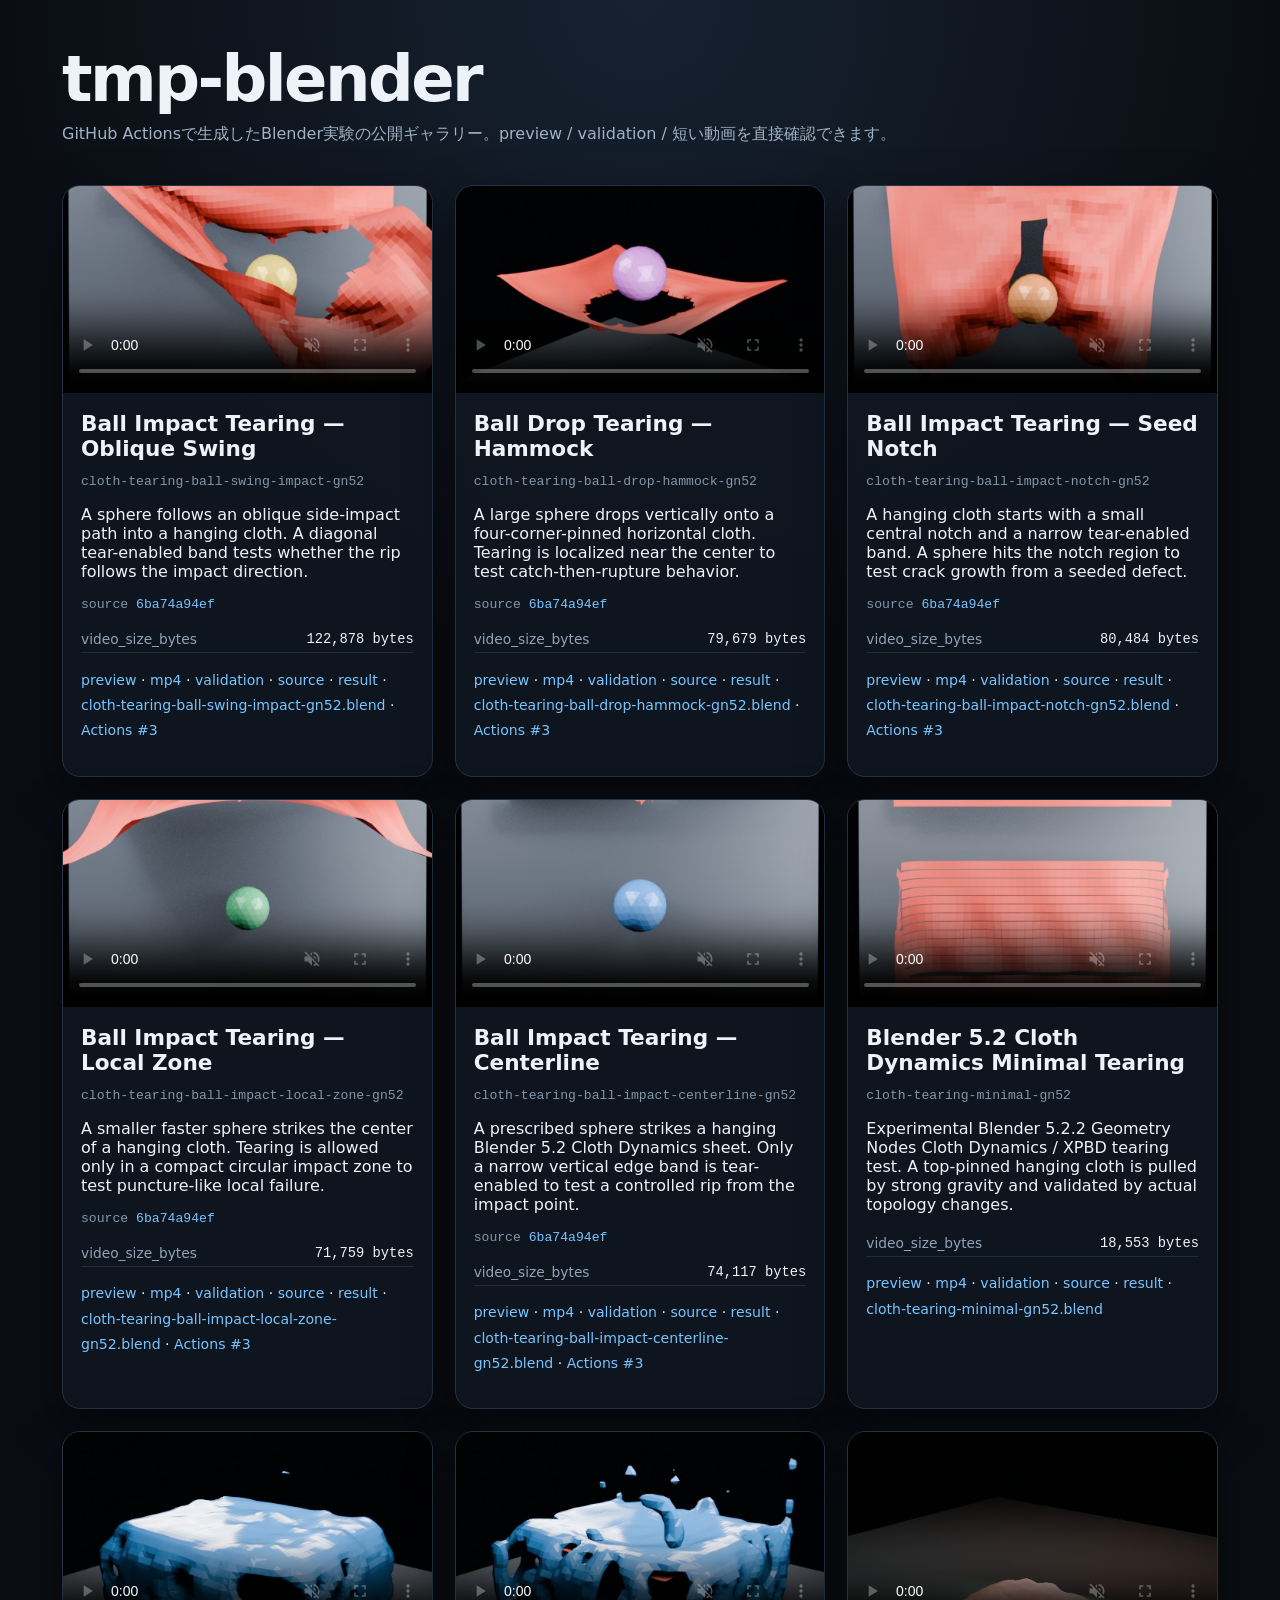
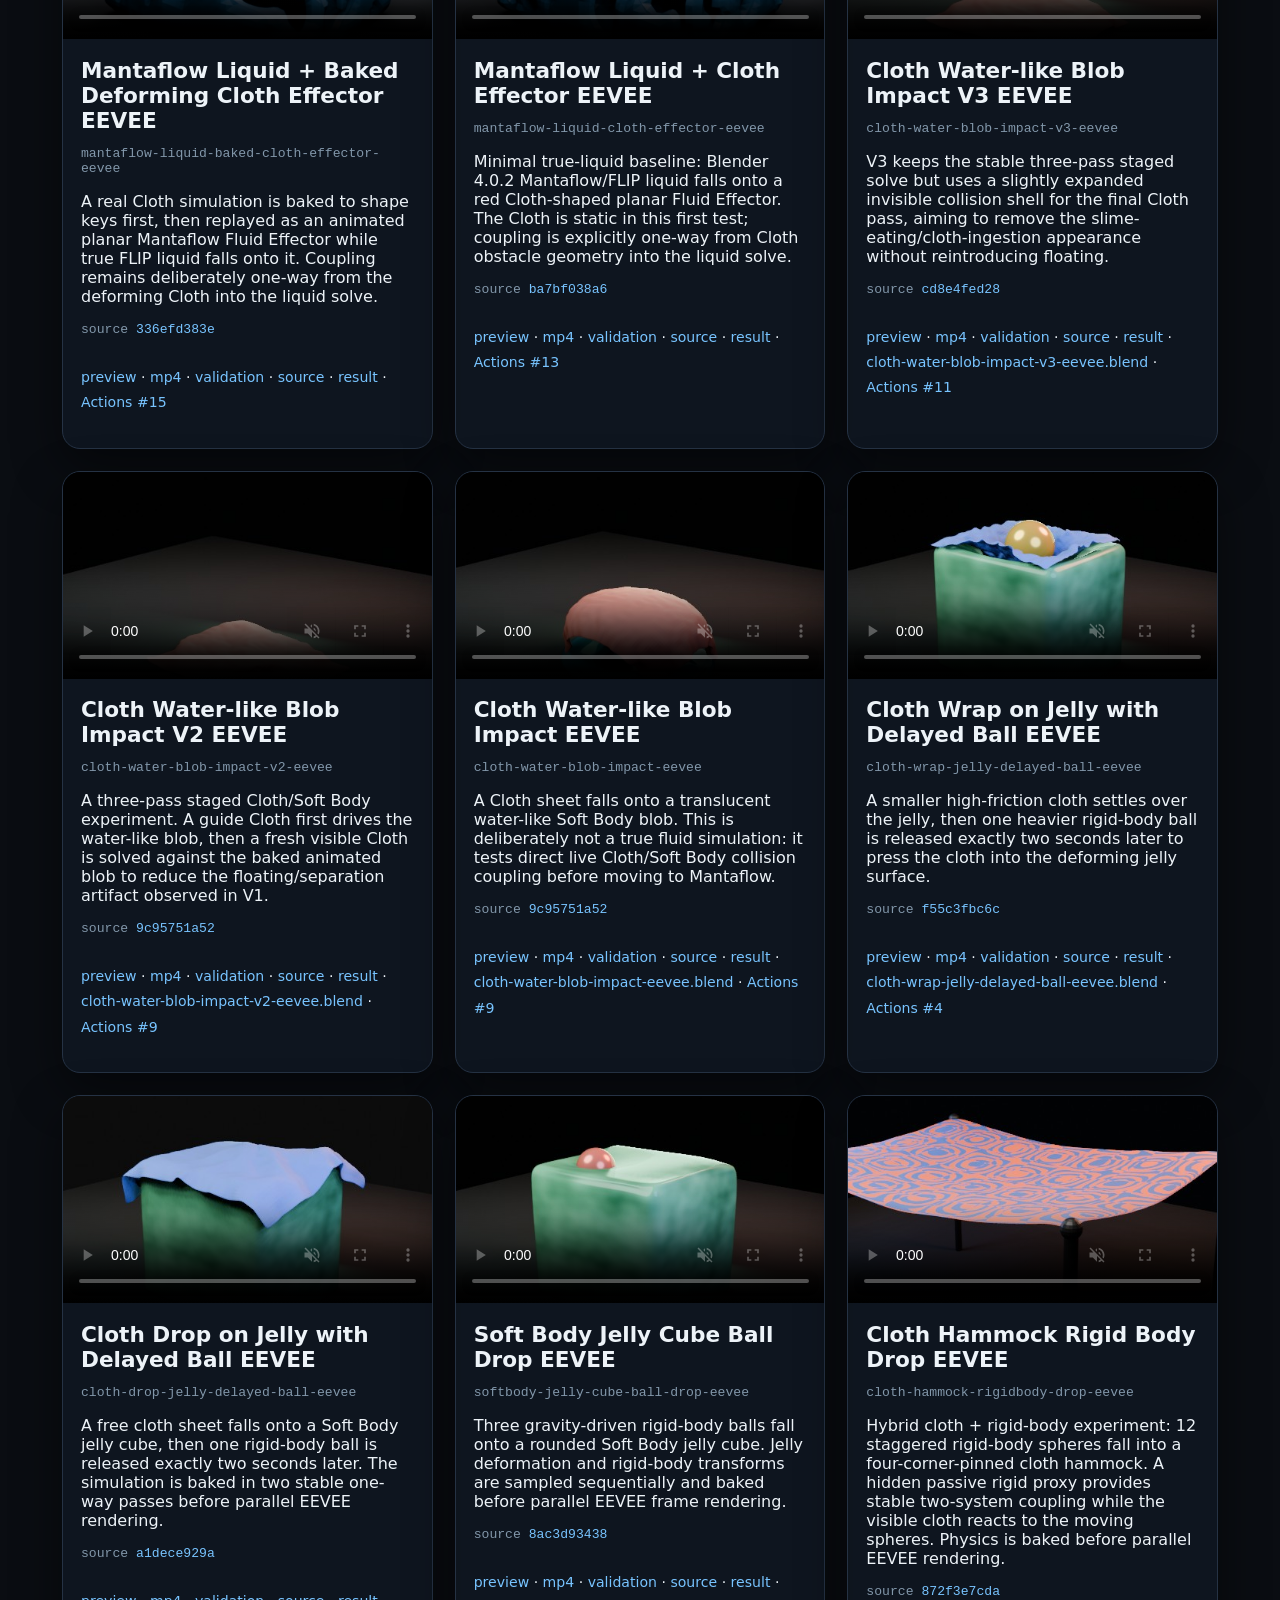
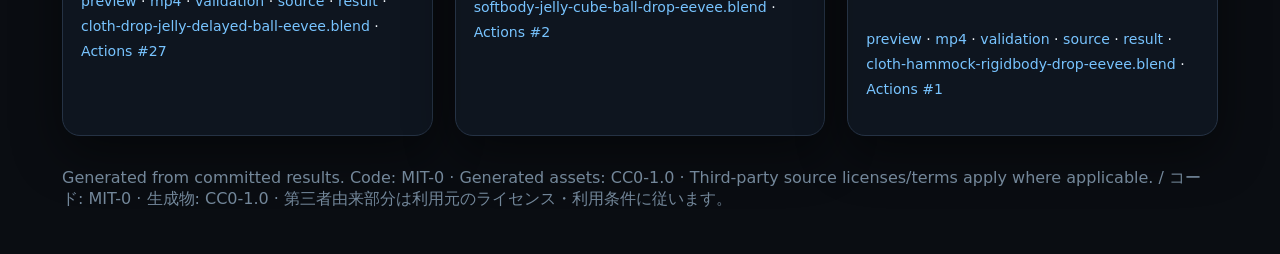
==== index.html @ 67aa4919 "chore: publish Pages gallery [skip ci]" ====
<!-- SPDX-License-Identifier: MIT-0 -->
<!doctype html>
<html lang="ja">
<head>
<meta charset="utf-8">
<meta name="viewport" content="width=device-width,initial-scale=1">
<meta name="color-scheme" content="dark">
<meta name="gallery-revision" content="2026-09-28-first-publish-order">
<title>tmp-blender gallery</title>
<style>
:root { font-family: ui-sans-serif, system-ui, -apple-system, BlinkMacSystemFont, "Segoe UI", sans-serif; color:#edf3f8; background:#0a0d12; }
* { box-sizing:border-box; }
body { margin:0; background:radial-gradient(circle at top,#162231 0,#0a0d12 42rem); }
header { max-width:1200px; margin:auto; padding:42px 22px 18px; }
h1 { margin:0 0 8px; font-size:clamp(2rem,5vw,4rem); letter-spacing:-.04em; }
header p { margin:0; color:#9fb2c5; }
main { max-width:1200px; margin:auto; padding:22px; display:grid; grid-template-columns:repeat(auto-fit,minmax(300px,1fr)); gap:22px; }
.card { overflow:hidden; border:1px solid #253244; border-radius:18px; background:#101722d9; box-shadow:0 18px 50px #0007; }
.visual { aspect-ratio:16/9; background:#000; display:flex; align-items:center; justify-content:center; }
.visual img,.visual video { width:100%; height:100%; object-fit:cover; display:block; }
.body { padding:18px; }
h2 { margin:0; font-size:1.35rem; }
.id,.source { color:#8297aa; font-family:ui-monospace,SFMono-Regular,Menlo,monospace; font-size:.82rem; }
table { width:100%; border-collapse:collapse; margin:14px 0; font-size:.86rem; }
th,td { padding:5px 0; border-bottom:1px solid #202d3d; text-align:left; }
th { color:#8fa4b8; font-weight:500; }
td { text-align:right; font-family:ui-monospace,SFMono-Regular,Menlo,monospace; }
a { color:#78c4ff; text-decoration:none; }
a:hover { text-decoration:underline; }
.links { font-size:.88rem; line-height:1.8; }
footer { max-width:1200px; margin:auto; padding:10px 22px 44px; color:#73879a; }
</style>
</head>
<body>
<header>
  <h1>tmp-blender</h1>
  <p>GitHub Actionsで生成したBlender実験の公開ギャラリー。preview / validation / 短い動画を直接確認できます。</p>
</header>
<main>

        <article class="card">
          <div class="visual"><video controls muted playsinline preload="metadata" poster="results/cloth-tearing-ball-swing-impact-gn52/preview.jpg"><source src="results/cloth-tearing-ball-swing-impact-gn52/media.mp4" type="video/mp4"></video></div>
          <div class="body">
            <h2>Ball Impact Tearing — Oblique Swing</h2>
            <p class="id">cloth-tearing-ball-swing-impact-gn52</p>
            <p>A sphere follows an oblique side-impact path into a hanging cloth. A diagonal tear-enabled band tests whether the rip follows the impact direction.</p>
            <p class="source">source <a href="https://github.com/2rwa/tmp-blender-rigid-cloth/commit/6ba74a94efe805991750ee7469091da31817a27d">6ba74a94ef</a></p>
            <table><tr><th>video_size_bytes</th><td>122,878 bytes</td></tr></table>
            <p class="links"><a href="results/cloth-tearing-ball-swing-impact-gn52/preview.jpg">preview</a> · <a href="results/cloth-tearing-ball-swing-impact-gn52/media.mp4">mp4</a> · <a href="results/cloth-tearing-ball-swing-impact-gn52/validation.json">validation</a> · <a href="https://github.com/2rwa/tmp-blender-rigid-cloth/tree/main/experiments52/cloth-tearing-ball-swing-impact-gn52">source</a> · <a href="https://github.com/2rwa/tmp-blender-rigid-cloth/tree/main/results/cloth-tearing-ball-swing-impact-gn52">result</a> · <a href="https://github.com/2rwa/tmp-blender-rigid-cloth/blob/main/results/cloth-tearing-ball-swing-impact-gn52/cloth-tearing-ball-swing-impact-gn52.blend">cloth-tearing-ball-swing-impact-gn52.blend</a> · <a href="https://github.com/2rwa/tmp-blender-rigid-cloth/actions/runs/36411733508">Actions #3</a></p>
          </div>
        </article>
        
        <article class="card">
          <div class="visual"><video controls muted playsinline preload="metadata" poster="results/cloth-tearing-ball-drop-hammock-gn52/preview.jpg"><source src="results/cloth-tearing-ball-drop-hammock-gn52/media.mp4" type="video/mp4"></video></div>
          <div class="body">
            <h2>Ball Drop Tearing — Hammock</h2>
            <p class="id">cloth-tearing-ball-drop-hammock-gn52</p>
            <p>A large sphere drops vertically onto a four-corner-pinned horizontal cloth. Tearing is localized near the center to test catch-then-rupture behavior.</p>
            <p class="source">source <a href="https://github.com/2rwa/tmp-blender-rigid-cloth/commit/6ba74a94efe805991750ee7469091da31817a27d">6ba74a94ef</a></p>
            <table><tr><th>video_size_bytes</th><td>79,679 bytes</td></tr></table>
            <p class="links"><a href="results/cloth-tearing-ball-drop-hammock-gn52/preview.jpg">preview</a> · <a href="results/cloth-tearing-ball-drop-hammock-gn52/media.mp4">mp4</a> · <a href="results/cloth-tearing-ball-drop-hammock-gn52/validation.json">validation</a> · <a href="https://github.com/2rwa/tmp-blender-rigid-cloth/tree/main/experiments52/cloth-tearing-ball-drop-hammock-gn52">source</a> · <a href="https://github.com/2rwa/tmp-blender-rigid-cloth/tree/main/results/cloth-tearing-ball-drop-hammock-gn52">result</a> · <a href="https://github.com/2rwa/tmp-blender-rigid-cloth/blob/main/results/cloth-tearing-ball-drop-hammock-gn52/cloth-tearing-ball-drop-hammock-gn52.blend">cloth-tearing-ball-drop-hammock-gn52.blend</a> · <a href="https://github.com/2rwa/tmp-blender-rigid-cloth/actions/runs/36411733508">Actions #3</a></p>
          </div>
        </article>
        
        <article class="card">
          <div class="visual"><video controls muted playsinline preload="metadata" poster="results/cloth-tearing-ball-impact-notch-gn52/preview.jpg"><source src="results/cloth-tearing-ball-impact-notch-gn52/media.mp4" type="video/mp4"></video></div>
          <div class="body">
            <h2>Ball Impact Tearing — Seed Notch</h2>
            <p class="id">cloth-tearing-ball-impact-notch-gn52</p>
            <p>A hanging cloth starts with a small central notch and a narrow tear-enabled band. A sphere hits the notch region to test crack growth from a seeded defect.</p>
            <p class="source">source <a href="https://github.com/2rwa/tmp-blender-rigid-cloth/commit/6ba74a94efe805991750ee7469091da31817a27d">6ba74a94ef</a></p>
            <table><tr><th>video_size_bytes</th><td>80,484 bytes</td></tr></table>
            <p class="links"><a href="results/cloth-tearing-ball-impact-notch-gn52/preview.jpg">preview</a> · <a href="results/cloth-tearing-ball-impact-notch-gn52/media.mp4">mp4</a> · <a href="results/cloth-tearing-ball-impact-notch-gn52/validation.json">validation</a> · <a href="https://github.com/2rwa/tmp-blender-rigid-cloth/tree/main/experiments52/cloth-tearing-ball-impact-notch-gn52">source</a> · <a href="https://github.com/2rwa/tmp-blender-rigid-cloth/tree/main/results/cloth-tearing-ball-impact-notch-gn52">result</a> · <a href="https://github.com/2rwa/tmp-blender-rigid-cloth/blob/main/results/cloth-tearing-ball-impact-notch-gn52/cloth-tearing-ball-impact-notch-gn52.blend">cloth-tearing-ball-impact-notch-gn52.blend</a> · <a href="https://github.com/2rwa/tmp-blender-rigid-cloth/actions/runs/36411733508">Actions #3</a></p>
          </div>
        </article>
        
        <article class="card">
          <div class="visual"><video controls muted playsinline preload="metadata" poster="results/cloth-tearing-ball-impact-local-zone-gn52/preview.jpg"><source src="results/cloth-tearing-ball-impact-local-zone-gn52/media.mp4" type="video/mp4"></video></div>
          <div class="body">
            <h2>Ball Impact Tearing — Local Zone</h2>
            <p class="id">cloth-tearing-ball-impact-local-zone-gn52</p>
            <p>A smaller faster sphere strikes the center of a hanging cloth. Tearing is allowed only in a compact circular impact zone to test puncture-like local failure.</p>
            <p class="source">source <a href="https://github.com/2rwa/tmp-blender-rigid-cloth/commit/6ba74a94efe805991750ee7469091da31817a27d">6ba74a94ef</a></p>
            <table><tr><th>video_size_bytes</th><td>71,759 bytes</td></tr></table>
            <p class="links"><a href="results/cloth-tearing-ball-impact-local-zone-gn52/preview.jpg">preview</a> · <a href="results/cloth-tearing-ball-impact-local-zone-gn52/media.mp4">mp4</a> · <a href="results/cloth-tearing-ball-impact-local-zone-gn52/validation.json">validation</a> · <a href="https://github.com/2rwa/tmp-blender-rigid-cloth/tree/main/experiments52/cloth-tearing-ball-impact-local-zone-gn52">source</a> · <a href="https://github.com/2rwa/tmp-blender-rigid-cloth/tree/main/results/cloth-tearing-ball-impact-local-zone-gn52">result</a> · <a href="https://github.com/2rwa/tmp-blender-rigid-cloth/blob/main/results/cloth-tearing-ball-impact-local-zone-gn52/cloth-tearing-ball-impact-local-zone-gn52.blend">cloth-tearing-ball-impact-local-zone-gn52.blend</a> · <a href="https://github.com/2rwa/tmp-blender-rigid-cloth/actions/runs/36411733508">Actions #3</a></p>
          </div>
        </article>
        
        <article class="card">
          <div class="visual"><video controls muted playsinline preload="metadata" poster="results/cloth-tearing-ball-impact-centerline-gn52/preview.jpg"><source src="results/cloth-tearing-ball-impact-centerline-gn52/media.mp4" type="video/mp4"></video></div>
          <div class="body">
            <h2>Ball Impact Tearing — Centerline</h2>
            <p class="id">cloth-tearing-ball-impact-centerline-gn52</p>
            <p>A prescribed sphere strikes a hanging Blender 5.2 Cloth Dynamics sheet. Only a narrow vertical edge band is tear-enabled to test a controlled rip from the impact point.</p>
            <p class="source">source <a href="https://github.com/2rwa/tmp-blender-rigid-cloth/commit/6ba74a94efe805991750ee7469091da31817a27d">6ba74a94ef</a></p>
            <table><tr><th>video_size_bytes</th><td>74,117 bytes</td></tr></table>
            <p class="links"><a href="results/cloth-tearing-ball-impact-centerline-gn52/preview.jpg">preview</a> · <a href="results/cloth-tearing-ball-impact-centerline-gn52/media.mp4">mp4</a> · <a href="results/cloth-tearing-ball-impact-centerline-gn52/validation.json">validation</a> · <a href="https://github.com/2rwa/tmp-blender-rigid-cloth/tree/main/experiments52/cloth-tearing-ball-impact-centerline-gn52">source</a> · <a href="https://github.com/2rwa/tmp-blender-rigid-cloth/tree/main/results/cloth-tearing-ball-impact-centerline-gn52">result</a> · <a href="https://github.com/2rwa/tmp-blender-rigid-cloth/blob/main/results/cloth-tearing-ball-impact-centerline-gn52/cloth-tearing-ball-impact-centerline-gn52.blend">cloth-tearing-ball-impact-centerline-gn52.blend</a> · <a href="https://github.com/2rwa/tmp-blender-rigid-cloth/actions/runs/36411733508">Actions #3</a></p>
          </div>
        </article>
        
        <article class="card">
          <div class="visual"><video controls muted playsinline preload="metadata" poster="results/cloth-tearing-minimal-gn52/preview.jpg"><source src="results/cloth-tearing-minimal-gn52/media.mp4" type="video/mp4"></video></div>
          <div class="body">
            <h2>Blender 5.2 Cloth Dynamics Minimal Tearing</h2>
            <p class="id">cloth-tearing-minimal-gn52</p>
            <p>Experimental Blender 5.2.2 Geometry Nodes Cloth Dynamics / XPBD tearing test. A top-pinned hanging cloth is pulled by strong gravity and validated by actual topology changes.</p>
            
            <table><tr><th>video_size_bytes</th><td>18,553 bytes</td></tr></table>
            <p class="links"><a href="results/cloth-tearing-minimal-gn52/preview.jpg">preview</a> · <a href="results/cloth-tearing-minimal-gn52/media.mp4">mp4</a> · <a href="results/cloth-tearing-minimal-gn52/validation.json">validation</a> · <a href="https://github.com/2rwa/tmp-blender-rigid-cloth/tree/main/experiments52/cloth-tearing-minimal-gn52">source</a> · <a href="https://github.com/2rwa/tmp-blender-rigid-cloth/tree/main/results/cloth-tearing-minimal-gn52">result</a> · <a href="https://github.com/2rwa/tmp-blender-rigid-cloth/blob/main/results/cloth-tearing-minimal-gn52/cloth-tearing-minimal-gn52.blend">cloth-tearing-minimal-gn52.blend</a></p>
          </div>
        </article>
        
        <article class="card">
          <div class="visual"><video controls muted playsinline preload="metadata" poster="results/mantaflow-liquid-baked-cloth-effector-eevee/preview.jpg"><source src="results/mantaflow-liquid-baked-cloth-effector-eevee/media.mp4" type="video/mp4"></video></div>
          <div class="body">
            <h2>Mantaflow Liquid + Baked Deforming Cloth Effector EEVEE</h2>
            <p class="id">mantaflow-liquid-baked-cloth-effector-eevee</p>
            <p>A real Cloth simulation is baked to shape keys first, then replayed as an animated planar Mantaflow Fluid Effector while true FLIP liquid falls onto it. Coupling remains deliberately one-way from the deforming Cloth into the liquid solve.</p>
            <p class="source">source <a href="https://github.com/2rwa/tmp-blender-rigid-cloth/commit/336efd383e3906fd518f99450a900fd9f1671fd1">336efd383e</a></p>
            <table></table>
            <p class="links"><a href="results/mantaflow-liquid-baked-cloth-effector-eevee/preview.jpg">preview</a> · <a href="results/mantaflow-liquid-baked-cloth-effector-eevee/media.mp4">mp4</a> · <a href="results/mantaflow-liquid-baked-cloth-effector-eevee/validation.json">validation</a> · <a href="https://github.com/2rwa/tmp-blender-rigid-cloth/tree/main/experiments/mantaflow-liquid-baked-cloth-effector-eevee">source</a> · <a href="https://github.com/2rwa/tmp-blender-rigid-cloth/tree/main/results/mantaflow-liquid-baked-cloth-effector-eevee">result</a> · <a href="https://github.com/2rwa/tmp-blender-rigid-cloth/actions/runs/36323492407">Actions #15</a></p>
          </div>
        </article>
        
        <article class="card">
          <div class="visual"><video controls muted playsinline preload="metadata" poster="results/mantaflow-liquid-cloth-effector-eevee/preview.jpg"><source src="results/mantaflow-liquid-cloth-effector-eevee/media.mp4" type="video/mp4"></video></div>
          <div class="body">
            <h2>Mantaflow Liquid + Cloth Effector EEVEE</h2>
            <p class="id">mantaflow-liquid-cloth-effector-eevee</p>
            <p>Minimal true-liquid baseline: Blender 4.0.2 Mantaflow/FLIP liquid falls onto a red Cloth-shaped planar Fluid Effector. The Cloth is static in this first test; coupling is explicitly one-way from Cloth obstacle geometry into the liquid solve.</p>
            <p class="source">source <a href="https://github.com/2rwa/tmp-blender-rigid-cloth/commit/ba7bf038a693c93817943455aa72f33a0224c328">ba7bf038a6</a></p>
            <table></table>
            <p class="links"><a href="results/mantaflow-liquid-cloth-effector-eevee/preview.jpg">preview</a> · <a href="results/mantaflow-liquid-cloth-effector-eevee/media.mp4">mp4</a> · <a href="results/mantaflow-liquid-cloth-effector-eevee/validation.json">validation</a> · <a href="https://github.com/2rwa/tmp-blender-rigid-cloth/tree/main/experiments/mantaflow-liquid-cloth-effector-eevee">source</a> · <a href="https://github.com/2rwa/tmp-blender-rigid-cloth/tree/main/results/mantaflow-liquid-cloth-effector-eevee">result</a> · <a href="https://github.com/2rwa/tmp-blender-rigid-cloth/actions/runs/36322540415">Actions #13</a></p>
          </div>
        </article>
        
        <article class="card">
          <div class="visual"><video controls muted playsinline preload="metadata" poster="results/cloth-water-blob-impact-v3-eevee/preview.jpg"><source src="results/cloth-water-blob-impact-v3-eevee/media.mp4" type="video/mp4"></video></div>
          <div class="body">
            <h2>Cloth Water-like Blob Impact V3 EEVEE</h2>
            <p class="id">cloth-water-blob-impact-v3-eevee</p>
            <p>V3 keeps the stable three-pass staged solve but uses a slightly expanded invisible collision shell for the final Cloth pass, aiming to remove the slime-eating/cloth-ingestion appearance without reintroducing floating.</p>
            <p class="source">source <a href="https://github.com/2rwa/tmp-blender-rigid-cloth/commit/cd8e4fed283588aabf346283026d94c85a56c341">cd8e4fed28</a></p>
            <table></table>
            <p class="links"><a href="results/cloth-water-blob-impact-v3-eevee/preview.jpg">preview</a> · <a href="results/cloth-water-blob-impact-v3-eevee/media.mp4">mp4</a> · <a href="results/cloth-water-blob-impact-v3-eevee/validation.json">validation</a> · <a href="https://github.com/2rwa/tmp-blender-rigid-cloth/tree/main/experiments/cloth-water-blob-impact-v3-eevee">source</a> · <a href="https://github.com/2rwa/tmp-blender-rigid-cloth/tree/main/results/cloth-water-blob-impact-v3-eevee">result</a> · <a href="https://github.com/2rwa/tmp-blender-rigid-cloth/blob/main/results/cloth-water-blob-impact-v3-eevee/cloth-water-blob-impact-v3-eevee.blend">cloth-water-blob-impact-v3-eevee.blend</a> · <a href="https://github.com/2rwa/tmp-blender-rigid-cloth/actions/runs/36280045202">Actions #11</a></p>
          </div>
        </article>
        
        <article class="card">
          <div class="visual"><video controls muted playsinline preload="metadata" poster="results/cloth-water-blob-impact-v2-eevee/preview.jpg"><source src="results/cloth-water-blob-impact-v2-eevee/media.mp4" type="video/mp4"></video></div>
          <div class="body">
            <h2>Cloth Water-like Blob Impact V2 EEVEE</h2>
            <p class="id">cloth-water-blob-impact-v2-eevee</p>
            <p>A three-pass staged Cloth/Soft Body experiment. A guide Cloth first drives the water-like blob, then a fresh visible Cloth is solved against the baked animated blob to reduce the floating/separation artifact observed in V1.</p>
            <p class="source">source <a href="https://github.com/2rwa/tmp-blender-rigid-cloth/commit/9c95751a52e551055dfe28f8ccef8a9e95b16431">9c95751a52</a></p>
            <table></table>
            <p class="links"><a href="results/cloth-water-blob-impact-v2-eevee/preview.jpg">preview</a> · <a href="results/cloth-water-blob-impact-v2-eevee/media.mp4">mp4</a> · <a href="results/cloth-water-blob-impact-v2-eevee/validation.json">validation</a> · <a href="https://github.com/2rwa/tmp-blender-rigid-cloth/tree/main/experiments/cloth-water-blob-impact-v2-eevee">source</a> · <a href="https://github.com/2rwa/tmp-blender-rigid-cloth/tree/main/results/cloth-water-blob-impact-v2-eevee">result</a> · <a href="https://github.com/2rwa/tmp-blender-rigid-cloth/blob/main/results/cloth-water-blob-impact-v2-eevee/cloth-water-blob-impact-v2-eevee.blend">cloth-water-blob-impact-v2-eevee.blend</a> · <a href="https://github.com/2rwa/tmp-blender-rigid-cloth/actions/runs/36277898368">Actions #9</a></p>
          </div>
        </article>
        
        <article class="card">
          <div class="visual"><video controls muted playsinline preload="metadata" poster="results/cloth-water-blob-impact-eevee/preview.jpg"><source src="results/cloth-water-blob-impact-eevee/media.mp4" type="video/mp4"></video></div>
          <div class="body">
            <h2>Cloth Water-like Blob Impact EEVEE</h2>
            <p class="id">cloth-water-blob-impact-eevee</p>
            <p>A Cloth sheet falls onto a translucent water-like Soft Body blob. This is deliberately not a true fluid simulation: it tests direct live Cloth/Soft Body collision coupling before moving to Mantaflow.</p>
            <p class="source">source <a href="https://github.com/2rwa/tmp-blender-rigid-cloth/commit/9c95751a52e551055dfe28f8ccef8a9e95b16431">9c95751a52</a></p>
            <table></table>
            <p class="links"><a href="results/cloth-water-blob-impact-eevee/preview.jpg">preview</a> · <a href="results/cloth-water-blob-impact-eevee/media.mp4">mp4</a> · <a href="results/cloth-water-blob-impact-eevee/validation.json">validation</a> · <a href="https://github.com/2rwa/tmp-blender-rigid-cloth/tree/main/experiments/cloth-water-blob-impact-eevee">source</a> · <a href="https://github.com/2rwa/tmp-blender-rigid-cloth/tree/main/results/cloth-water-blob-impact-eevee">result</a> · <a href="https://github.com/2rwa/tmp-blender-rigid-cloth/blob/main/results/cloth-water-blob-impact-eevee/cloth-water-blob-impact-eevee.blend">cloth-water-blob-impact-eevee.blend</a> · <a href="https://github.com/2rwa/tmp-blender-rigid-cloth/actions/runs/36277898368">Actions #9</a></p>
          </div>
        </article>
        
        <article class="card">
          <div class="visual"><video controls muted playsinline preload="metadata" poster="results/cloth-wrap-jelly-delayed-ball-eevee/preview.jpg"><source src="results/cloth-wrap-jelly-delayed-ball-eevee/media.mp4" type="video/mp4"></video></div>
          <div class="body">
            <h2>Cloth Wrap on Jelly with Delayed Ball EEVEE</h2>
            <p class="id">cloth-wrap-jelly-delayed-ball-eevee</p>
            <p>A smaller high-friction cloth settles over the jelly, then one heavier rigid-body ball is released exactly two seconds later to press the cloth into the deforming jelly surface.</p>
            <p class="source">source <a href="https://github.com/2rwa/tmp-blender-rigid-cloth/commit/f55c3fbc6c038101ef5c61d61c0e4503d852996b">f55c3fbc6c</a></p>
            <table></table>
            <p class="links"><a href="results/cloth-wrap-jelly-delayed-ball-eevee/preview.jpg">preview</a> · <a href="results/cloth-wrap-jelly-delayed-ball-eevee/media.mp4">mp4</a> · <a href="results/cloth-wrap-jelly-delayed-ball-eevee/validation.json">validation</a> · <a href="https://github.com/2rwa/tmp-blender-rigid-cloth/tree/main/experiments/cloth-wrap-jelly-delayed-ball-eevee">source</a> · <a href="https://github.com/2rwa/tmp-blender-rigid-cloth/tree/main/results/cloth-wrap-jelly-delayed-ball-eevee">result</a> · <a href="https://github.com/2rwa/tmp-blender-rigid-cloth/blob/main/results/cloth-wrap-jelly-delayed-ball-eevee/cloth-wrap-jelly-delayed-ball-eevee.blend">cloth-wrap-jelly-delayed-ball-eevee.blend</a> · <a href="https://github.com/2rwa/tmp-blender-rigid-cloth/actions/runs/36248780462">Actions #4</a></p>
          </div>
        </article>
        
        <article class="card">
          <div class="visual"><video controls muted playsinline preload="metadata" poster="results/cloth-drop-jelly-delayed-ball-eevee/preview.jpg"><source src="results/cloth-drop-jelly-delayed-ball-eevee/media.mp4" type="video/mp4"></video></div>
          <div class="body">
            <h2>Cloth Drop on Jelly with Delayed Ball EEVEE</h2>
            <p class="id">cloth-drop-jelly-delayed-ball-eevee</p>
            <p>A free cloth sheet falls onto a Soft Body jelly cube, then one rigid-body ball is released exactly two seconds later. The simulation is baked in two stable one-way passes before parallel EEVEE rendering.</p>
            <p class="source">source <a href="https://github.com/2rwa/tmp-blender-rigid-cloth/commit/a1dece929a2f80ce1ba80b763f2561f5aef5d1c0">a1dece929a</a></p>
            <table></table>
            <p class="links"><a href="results/cloth-drop-jelly-delayed-ball-eevee/preview.jpg">preview</a> · <a href="results/cloth-drop-jelly-delayed-ball-eevee/media.mp4">mp4</a> · <a href="results/cloth-drop-jelly-delayed-ball-eevee/validation.json">validation</a> · <a href="https://github.com/2rwa/tmp-blender-rigid-cloth/tree/main/experiments/cloth-drop-jelly-delayed-ball-eevee">source</a> · <a href="https://github.com/2rwa/tmp-blender-rigid-cloth/tree/main/results/cloth-drop-jelly-delayed-ball-eevee">result</a> · <a href="https://github.com/2rwa/tmp-blender-rigid-cloth/blob/main/results/cloth-drop-jelly-delayed-ball-eevee/cloth-drop-jelly-delayed-ball-eevee.blend">cloth-drop-jelly-delayed-ball-eevee.blend</a> · <a href="https://github.com/2rwa/tmp-blender-rigid-cloth/actions/runs/36395574771">Actions #27</a></p>
          </div>
        </article>
        
        <article class="card">
          <div class="visual"><video controls muted playsinline preload="metadata" poster="results/softbody-jelly-cube-ball-drop-eevee/preview.jpg"><source src="results/softbody-jelly-cube-ball-drop-eevee/media.mp4" type="video/mp4"></video></div>
          <div class="body">
            <h2>Soft Body Jelly Cube Ball Drop EEVEE</h2>
            <p class="id">softbody-jelly-cube-ball-drop-eevee</p>
            <p>Three gravity-driven rigid-body balls fall onto a rounded Soft Body jelly cube. Jelly deformation and rigid-body transforms are sampled sequentially and baked before parallel EEVEE frame rendering.</p>
            <p class="source">source <a href="https://github.com/2rwa/tmp-blender-rigid-cloth/commit/8ac3d934380917610e7e43c9d2515009e48263db">8ac3d93438</a></p>
            <table></table>
            <p class="links"><a href="results/softbody-jelly-cube-ball-drop-eevee/preview.jpg">preview</a> · <a href="results/softbody-jelly-cube-ball-drop-eevee/media.mp4">mp4</a> · <a href="results/softbody-jelly-cube-ball-drop-eevee/validation.json">validation</a> · <a href="https://github.com/2rwa/tmp-blender-rigid-cloth/tree/main/experiments/softbody-jelly-cube-ball-drop-eevee">source</a> · <a href="https://github.com/2rwa/tmp-blender-rigid-cloth/tree/main/results/softbody-jelly-cube-ball-drop-eevee">result</a> · <a href="https://github.com/2rwa/tmp-blender-rigid-cloth/blob/main/results/softbody-jelly-cube-ball-drop-eevee/softbody-jelly-cube-ball-drop-eevee.blend">softbody-jelly-cube-ball-drop-eevee.blend</a> · <a href="https://github.com/2rwa/tmp-blender-rigid-cloth/actions/runs/36245202632">Actions #2</a></p>
          </div>
        </article>
        
        <article class="card">
          <div class="visual"><video controls muted playsinline preload="metadata" poster="results/cloth-hammock-rigidbody-drop-eevee/preview.jpg"><source src="results/cloth-hammock-rigidbody-drop-eevee/media.mp4" type="video/mp4"></video></div>
          <div class="body">
            <h2>Cloth Hammock Rigid Body Drop EEVEE</h2>
            <p class="id">cloth-hammock-rigidbody-drop-eevee</p>
            <p>Hybrid cloth + rigid-body experiment: 12 staggered rigid-body spheres fall into a four-corner-pinned cloth hammock. A hidden passive rigid proxy provides stable two-system coupling while the visible cloth reacts to the moving spheres. Physics is baked before parallel EEVEE rendering.</p>
            <p class="source">source <a href="https://github.com/2rwa/tmp-blender-rigid-cloth/commit/872f3e7cda2fe01f2da6a661143f47c1f3302168">872f3e7cda</a></p>
            <table></table>
            <p class="links"><a href="results/cloth-hammock-rigidbody-drop-eevee/preview.jpg">preview</a> · <a href="results/cloth-hammock-rigidbody-drop-eevee/media.mp4">mp4</a> · <a href="results/cloth-hammock-rigidbody-drop-eevee/validation.json">validation</a> · <a href="https://github.com/2rwa/tmp-blender-rigid-cloth/tree/main/experiments/cloth-hammock-rigidbody-drop-eevee">source</a> · <a href="https://github.com/2rwa/tmp-blender-rigid-cloth/tree/main/results/cloth-hammock-rigidbody-drop-eevee">result</a> · <a href="https://github.com/2rwa/tmp-blender-rigid-cloth/blob/main/results/cloth-hammock-rigidbody-drop-eevee/cloth-hammock-rigidbody-drop-eevee.blend">cloth-hammock-rigidbody-drop-eevee.blend</a> · <a href="https://github.com/2rwa/tmp-blender-rigid-cloth/actions/runs/36243544214">Actions #1</a></p>
          </div>
        </article>
        
</main>
<footer>Generated from committed results. Code: MIT-0 · Generated assets: CC0-1.0 · Third-party source licenses/terms apply where applicable. / コード: MIT-0 · 生成物: CC0-1.0 · 第三者由来部分は利用元のライセンス・利用条件に従います。</footer>
</body>
</html>
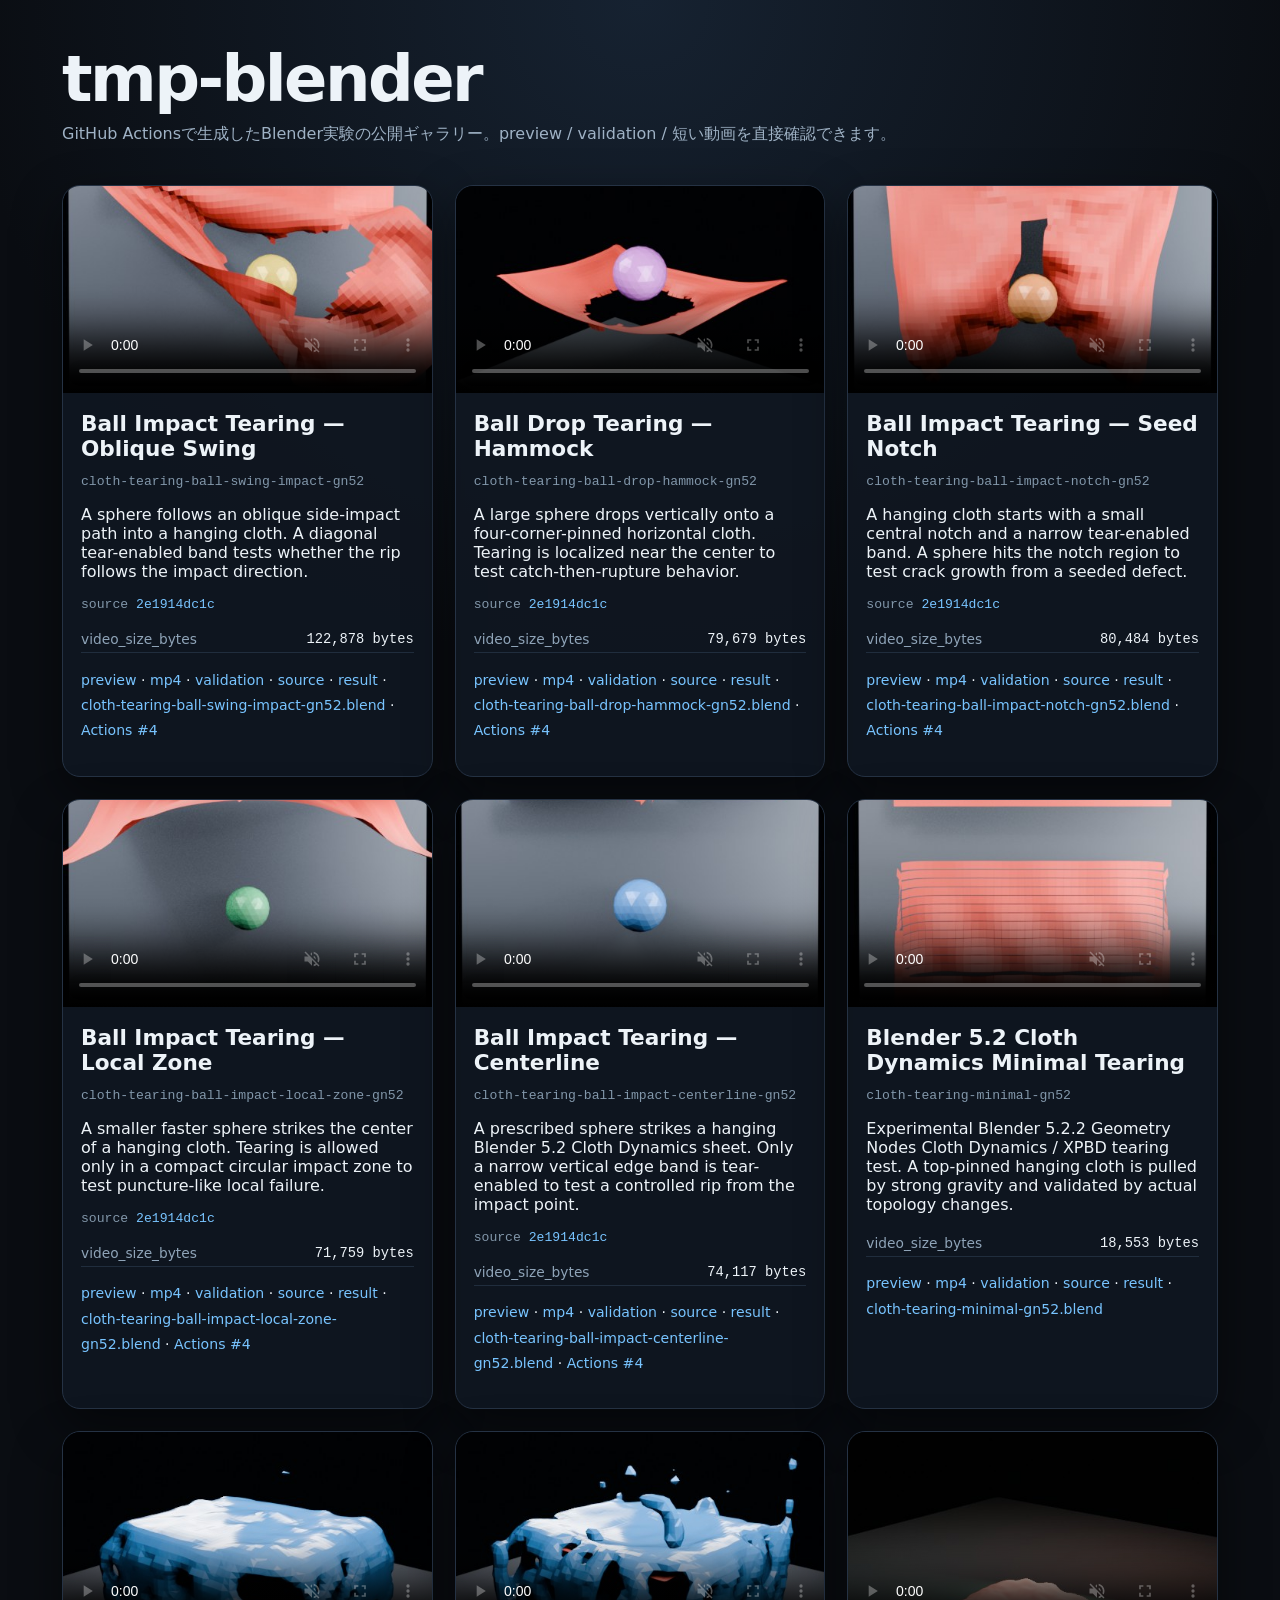
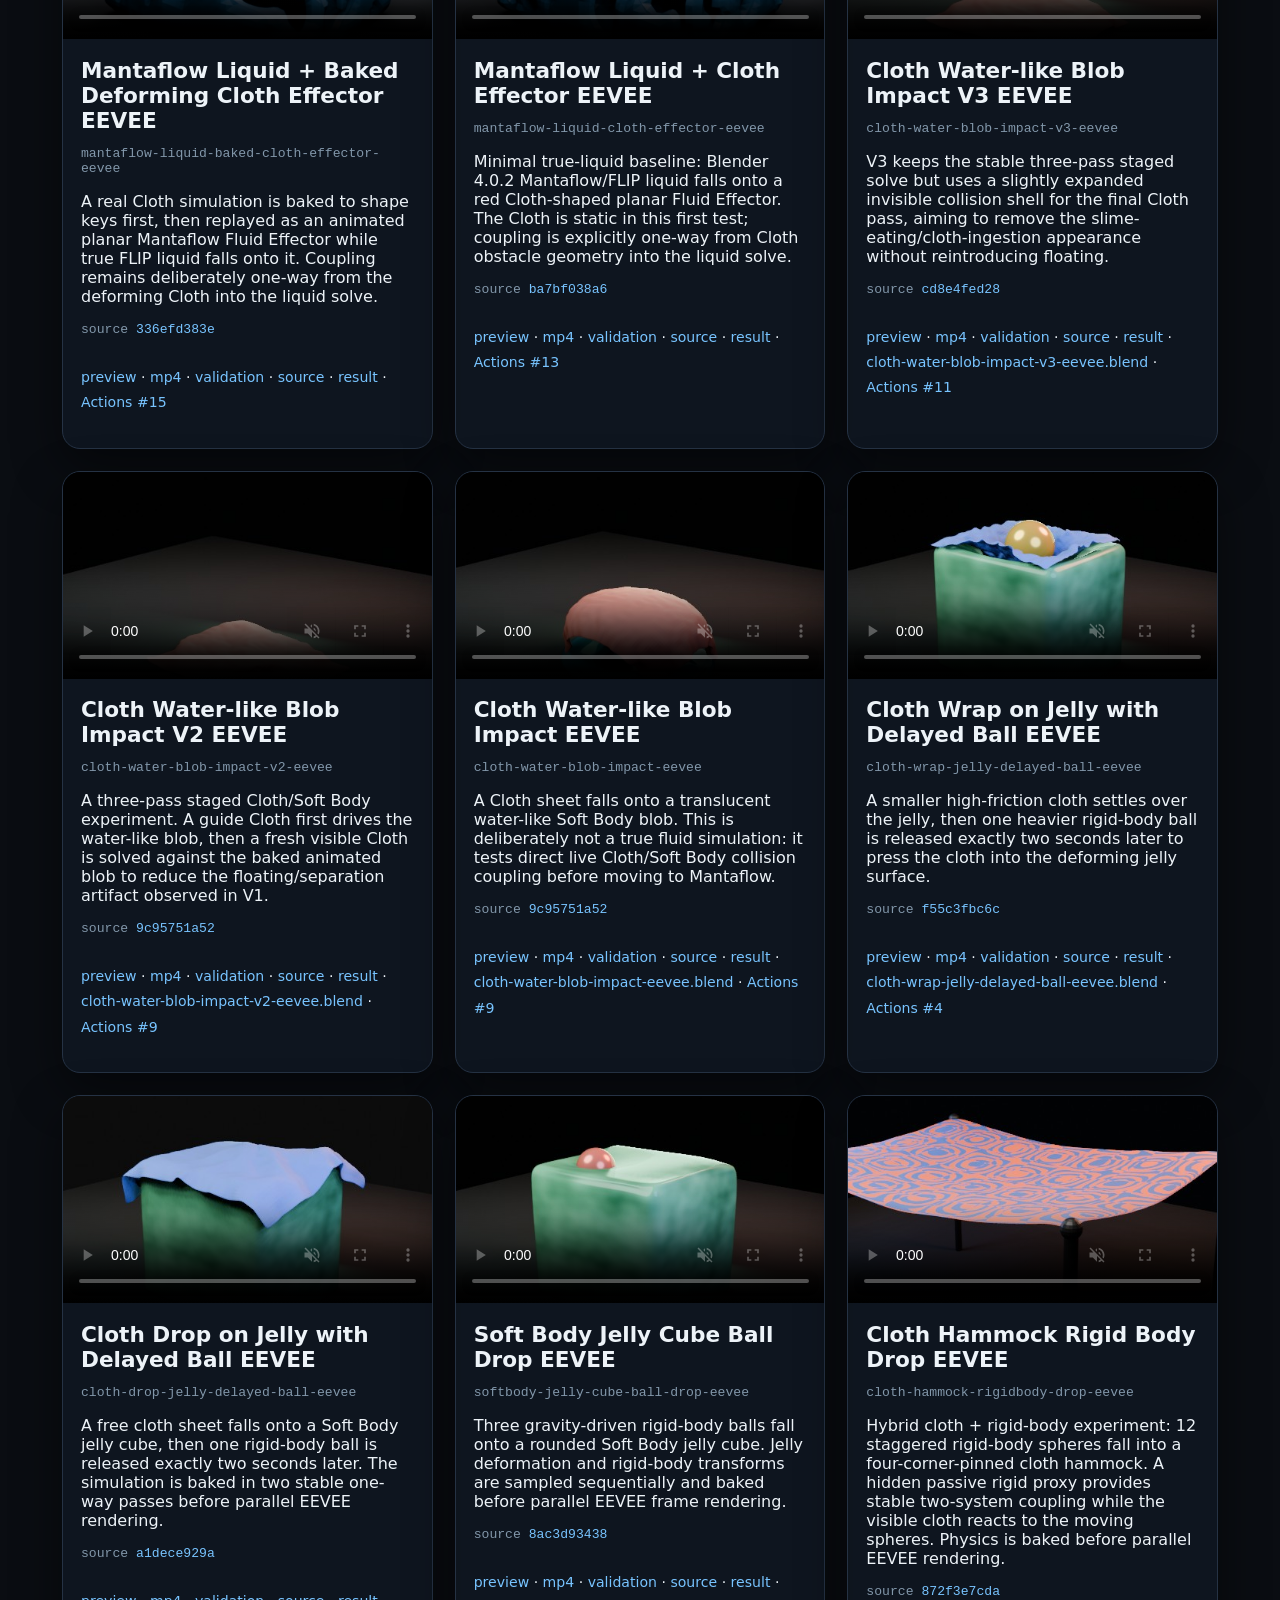
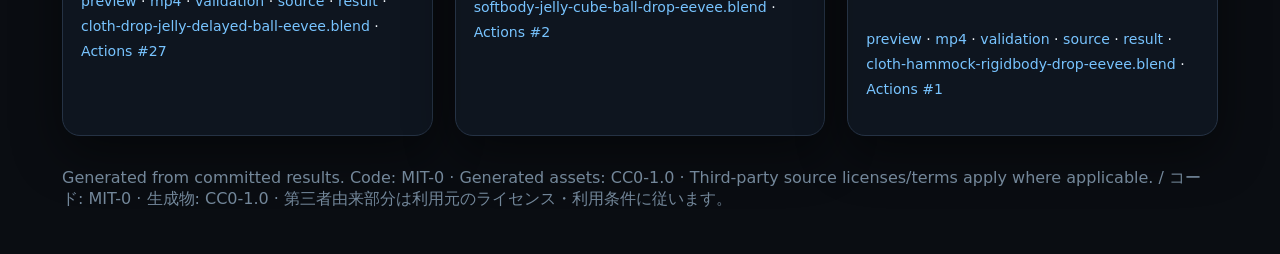
==== commit b19ca7a2: "chore: publish Pages gallery [skip ci]" ====
--- a/index.html
+++ b/index.html
@@ -44,9 +44,9 @@
             <h2>Ball Impact Tearing — Oblique Swing</h2>
             <p class="id">cloth-tearing-ball-swing-impact-gn52</p>
             <p>A sphere follows an oblique side-impact path into a hanging cloth. A diagonal tear-enabled band tests whether the rip follows the impact direction.</p>
-            <p class="source">source <a href="https://github.com/2rwa/tmp-blender-rigid-cloth/commit/6ba74a94efe805991750ee7469091da31817a27d">6ba74a94ef</a></p>
+            <p class="source">source <a href="https://github.com/2rwa/tmp-blender-rigid-cloth/commit/2e1914dc1c2f97f3ac0860ff4dd98978939eeb1e">2e1914dc1c</a></p>
             <table><tr><th>video_size_bytes</th><td>122,878 bytes</td></tr></table>
-            <p class="links"><a href="results/cloth-tearing-ball-swing-impact-gn52/preview.jpg">preview</a> · <a href="results/cloth-tearing-ball-swing-impact-gn52/media.mp4">mp4</a> · <a href="results/cloth-tearing-ball-swing-impact-gn52/validation.json">validation</a> · <a href="https://github.com/2rwa/tmp-blender-rigid-cloth/tree/main/experiments52/cloth-tearing-ball-swing-impact-gn52">source</a> · <a href="https://github.com/2rwa/tmp-blender-rigid-cloth/tree/main/results/cloth-tearing-ball-swing-impact-gn52">result</a> · <a href="https://github.com/2rwa/tmp-blender-rigid-cloth/blob/main/results/cloth-tearing-ball-swing-impact-gn52/cloth-tearing-ball-swing-impact-gn52.blend">cloth-tearing-ball-swing-impact-gn52.blend</a> · <a href="https://github.com/2rwa/tmp-blender-rigid-cloth/actions/runs/36411733508">Actions #3</a></p>
+            <p class="links"><a href="results/cloth-tearing-ball-swing-impact-gn52/preview.jpg">preview</a> · <a href="results/cloth-tearing-ball-swing-impact-gn52/media.mp4">mp4</a> · <a href="results/cloth-tearing-ball-swing-impact-gn52/validation.json">validation</a> · <a href="https://github.com/2rwa/tmp-blender-rigid-cloth/tree/main/experiments52/cloth-tearing-ball-swing-impact-gn52">source</a> · <a href="https://github.com/2rwa/tmp-blender-rigid-cloth/tree/main/results/cloth-tearing-ball-swing-impact-gn52">result</a> · <a href="https://github.com/2rwa/tmp-blender-rigid-cloth/blob/main/results/cloth-tearing-ball-swing-impact-gn52/cloth-tearing-ball-swing-impact-gn52.blend">cloth-tearing-ball-swing-impact-gn52.blend</a> · <a href="https://github.com/2rwa/tmp-blender-rigid-cloth/actions/runs/36411738548">Actions #4</a></p>
           </div>
         </article>
         
@@ -56,9 +56,9 @@
             <h2>Ball Drop Tearing — Hammock</h2>
             <p class="id">cloth-tearing-ball-drop-hammock-gn52</p>
             <p>A large sphere drops vertically onto a four-corner-pinned horizontal cloth. Tearing is localized near the center to test catch-then-rupture behavior.</p>
-            <p class="source">source <a href="https://github.com/2rwa/tmp-blender-rigid-cloth/commit/6ba74a94efe805991750ee7469091da31817a27d">6ba74a94ef</a></p>
+            <p class="source">source <a href="https://github.com/2rwa/tmp-blender-rigid-cloth/commit/2e1914dc1c2f97f3ac0860ff4dd98978939eeb1e">2e1914dc1c</a></p>
             <table><tr><th>video_size_bytes</th><td>79,679 bytes</td></tr></table>
-            <p class="links"><a href="results/cloth-tearing-ball-drop-hammock-gn52/preview.jpg">preview</a> · <a href="results/cloth-tearing-ball-drop-hammock-gn52/media.mp4">mp4</a> · <a href="results/cloth-tearing-ball-drop-hammock-gn52/validation.json">validation</a> · <a href="https://github.com/2rwa/tmp-blender-rigid-cloth/tree/main/experiments52/cloth-tearing-ball-drop-hammock-gn52">source</a> · <a href="https://github.com/2rwa/tmp-blender-rigid-cloth/tree/main/results/cloth-tearing-ball-drop-hammock-gn52">result</a> · <a href="https://github.com/2rwa/tmp-blender-rigid-cloth/blob/main/results/cloth-tearing-ball-drop-hammock-gn52/cloth-tearing-ball-drop-hammock-gn52.blend">cloth-tearing-ball-drop-hammock-gn52.blend</a> · <a href="https://github.com/2rwa/tmp-blender-rigid-cloth/actions/runs/36411733508">Actions #3</a></p>
+            <p class="links"><a href="results/cloth-tearing-ball-drop-hammock-gn52/preview.jpg">preview</a> · <a href="results/cloth-tearing-ball-drop-hammock-gn52/media.mp4">mp4</a> · <a href="results/cloth-tearing-ball-drop-hammock-gn52/validation.json">validation</a> · <a href="https://github.com/2rwa/tmp-blender-rigid-cloth/tree/main/experiments52/cloth-tearing-ball-drop-hammock-gn52">source</a> · <a href="https://github.com/2rwa/tmp-blender-rigid-cloth/tree/main/results/cloth-tearing-ball-drop-hammock-gn52">result</a> · <a href="https://github.com/2rwa/tmp-blender-rigid-cloth/blob/main/results/cloth-tearing-ball-drop-hammock-gn52/cloth-tearing-ball-drop-hammock-gn52.blend">cloth-tearing-ball-drop-hammock-gn52.blend</a> · <a href="https://github.com/2rwa/tmp-blender-rigid-cloth/actions/runs/36411738548">Actions #4</a></p>
           </div>
         </article>
         
@@ -68,9 +68,9 @@
             <h2>Ball Impact Tearing — Seed Notch</h2>
             <p class="id">cloth-tearing-ball-impact-notch-gn52</p>
             <p>A hanging cloth starts with a small central notch and a narrow tear-enabled band. A sphere hits the notch region to test crack growth from a seeded defect.</p>
-            <p class="source">source <a href="https://github.com/2rwa/tmp-blender-rigid-cloth/commit/6ba74a94efe805991750ee7469091da31817a27d">6ba74a94ef</a></p>
+            <p class="source">source <a href="https://github.com/2rwa/tmp-blender-rigid-cloth/commit/2e1914dc1c2f97f3ac0860ff4dd98978939eeb1e">2e1914dc1c</a></p>
             <table><tr><th>video_size_bytes</th><td>80,484 bytes</td></tr></table>
-            <p class="links"><a href="results/cloth-tearing-ball-impact-notch-gn52/preview.jpg">preview</a> · <a href="results/cloth-tearing-ball-impact-notch-gn52/media.mp4">mp4</a> · <a href="results/cloth-tearing-ball-impact-notch-gn52/validation.json">validation</a> · <a href="https://github.com/2rwa/tmp-blender-rigid-cloth/tree/main/experiments52/cloth-tearing-ball-impact-notch-gn52">source</a> · <a href="https://github.com/2rwa/tmp-blender-rigid-cloth/tree/main/results/cloth-tearing-ball-impact-notch-gn52">result</a> · <a href="https://github.com/2rwa/tmp-blender-rigid-cloth/blob/main/results/cloth-tearing-ball-impact-notch-gn52/cloth-tearing-ball-impact-notch-gn52.blend">cloth-tearing-ball-impact-notch-gn52.blend</a> · <a href="https://github.com/2rwa/tmp-blender-rigid-cloth/actions/runs/36411733508">Actions #3</a></p>
+            <p class="links"><a href="results/cloth-tearing-ball-impact-notch-gn52/preview.jpg">preview</a> · <a href="results/cloth-tearing-ball-impact-notch-gn52/media.mp4">mp4</a> · <a href="results/cloth-tearing-ball-impact-notch-gn52/validation.json">validation</a> · <a href="https://github.com/2rwa/tmp-blender-rigid-cloth/tree/main/experiments52/cloth-tearing-ball-impact-notch-gn52">source</a> · <a href="https://github.com/2rwa/tmp-blender-rigid-cloth/tree/main/results/cloth-tearing-ball-impact-notch-gn52">result</a> · <a href="https://github.com/2rwa/tmp-blender-rigid-cloth/blob/main/results/cloth-tearing-ball-impact-notch-gn52/cloth-tearing-ball-impact-notch-gn52.blend">cloth-tearing-ball-impact-notch-gn52.blend</a> · <a href="https://github.com/2rwa/tmp-blender-rigid-cloth/actions/runs/36411738548">Actions #4</a></p>
           </div>
         </article>
         
@@ -80,9 +80,9 @@
             <h2>Ball Impact Tearing — Local Zone</h2>
             <p class="id">cloth-tearing-ball-impact-local-zone-gn52</p>
             <p>A smaller faster sphere strikes the center of a hanging cloth. Tearing is allowed only in a compact circular impact zone to test puncture-like local failure.</p>
-            <p class="source">source <a href="https://github.com/2rwa/tmp-blender-rigid-cloth/commit/6ba74a94efe805991750ee7469091da31817a27d">6ba74a94ef</a></p>
+            <p class="source">source <a href="https://github.com/2rwa/tmp-blender-rigid-cloth/commit/2e1914dc1c2f97f3ac0860ff4dd98978939eeb1e">2e1914dc1c</a></p>
             <table><tr><th>video_size_bytes</th><td>71,759 bytes</td></tr></table>
-            <p class="links"><a href="results/cloth-tearing-ball-impact-local-zone-gn52/preview.jpg">preview</a> · <a href="results/cloth-tearing-ball-impact-local-zone-gn52/media.mp4">mp4</a> · <a href="results/cloth-tearing-ball-impact-local-zone-gn52/validation.json">validation</a> · <a href="https://github.com/2rwa/tmp-blender-rigid-cloth/tree/main/experiments52/cloth-tearing-ball-impact-local-zone-gn52">source</a> · <a href="https://github.com/2rwa/tmp-blender-rigid-cloth/tree/main/results/cloth-tearing-ball-impact-local-zone-gn52">result</a> · <a href="https://github.com/2rwa/tmp-blender-rigid-cloth/blob/main/results/cloth-tearing-ball-impact-local-zone-gn52/cloth-tearing-ball-impact-local-zone-gn52.blend">cloth-tearing-ball-impact-local-zone-gn52.blend</a> · <a href="https://github.com/2rwa/tmp-blender-rigid-cloth/actions/runs/36411733508">Actions #3</a></p>
+            <p class="links"><a href="results/cloth-tearing-ball-impact-local-zone-gn52/preview.jpg">preview</a> · <a href="results/cloth-tearing-ball-impact-local-zone-gn52/media.mp4">mp4</a> · <a href="results/cloth-tearing-ball-impact-local-zone-gn52/validation.json">validation</a> · <a href="https://github.com/2rwa/tmp-blender-rigid-cloth/tree/main/experiments52/cloth-tearing-ball-impact-local-zone-gn52">source</a> · <a href="https://github.com/2rwa/tmp-blender-rigid-cloth/tree/main/results/cloth-tearing-ball-impact-local-zone-gn52">result</a> · <a href="https://github.com/2rwa/tmp-blender-rigid-cloth/blob/main/results/cloth-tearing-ball-impact-local-zone-gn52/cloth-tearing-ball-impact-local-zone-gn52.blend">cloth-tearing-ball-impact-local-zone-gn52.blend</a> · <a href="https://github.com/2rwa/tmp-blender-rigid-cloth/actions/runs/36411738548">Actions #4</a></p>
           </div>
         </article>
         
@@ -92,9 +92,9 @@
             <h2>Ball Impact Tearing — Centerline</h2>
             <p class="id">cloth-tearing-ball-impact-centerline-gn52</p>
             <p>A prescribed sphere strikes a hanging Blender 5.2 Cloth Dynamics sheet. Only a narrow vertical edge band is tear-enabled to test a controlled rip from the impact point.</p>
-            <p class="source">source <a href="https://github.com/2rwa/tmp-blender-rigid-cloth/commit/6ba74a94efe805991750ee7469091da31817a27d">6ba74a94ef</a></p>
+            <p class="source">source <a href="https://github.com/2rwa/tmp-blender-rigid-cloth/commit/2e1914dc1c2f97f3ac0860ff4dd98978939eeb1e">2e1914dc1c</a></p>
             <table><tr><th>video_size_bytes</th><td>74,117 bytes</td></tr></table>
-            <p class="links"><a href="results/cloth-tearing-ball-impact-centerline-gn52/preview.jpg">preview</a> · <a href="results/cloth-tearing-ball-impact-centerline-gn52/media.mp4">mp4</a> · <a href="results/cloth-tearing-ball-impact-centerline-gn52/validation.json">validation</a> · <a href="https://github.com/2rwa/tmp-blender-rigid-cloth/tree/main/experiments52/cloth-tearing-ball-impact-centerline-gn52">source</a> · <a href="https://github.com/2rwa/tmp-blender-rigid-cloth/tree/main/results/cloth-tearing-ball-impact-centerline-gn52">result</a> · <a href="https://github.com/2rwa/tmp-blender-rigid-cloth/blob/main/results/cloth-tearing-ball-impact-centerline-gn52/cloth-tearing-ball-impact-centerline-gn52.blend">cloth-tearing-ball-impact-centerline-gn52.blend</a> · <a href="https://github.com/2rwa/tmp-blender-rigid-cloth/actions/runs/36411733508">Actions #3</a></p>
+            <p class="links"><a href="results/cloth-tearing-ball-impact-centerline-gn52/preview.jpg">preview</a> · <a href="results/cloth-tearing-ball-impact-centerline-gn52/media.mp4">mp4</a> · <a href="results/cloth-tearing-ball-impact-centerline-gn52/validation.json">validation</a> · <a href="https://github.com/2rwa/tmp-blender-rigid-cloth/tree/main/experiments52/cloth-tearing-ball-impact-centerline-gn52">source</a> · <a href="https://github.com/2rwa/tmp-blender-rigid-cloth/tree/main/results/cloth-tearing-ball-impact-centerline-gn52">result</a> · <a href="https://github.com/2rwa/tmp-blender-rigid-cloth/blob/main/results/cloth-tearing-ball-impact-centerline-gn52/cloth-tearing-ball-impact-centerline-gn52.blend">cloth-tearing-ball-impact-centerline-gn52.blend</a> · <a href="https://github.com/2rwa/tmp-blender-rigid-cloth/actions/runs/36411738548">Actions #4</a></p>
           </div>
         </article>
         
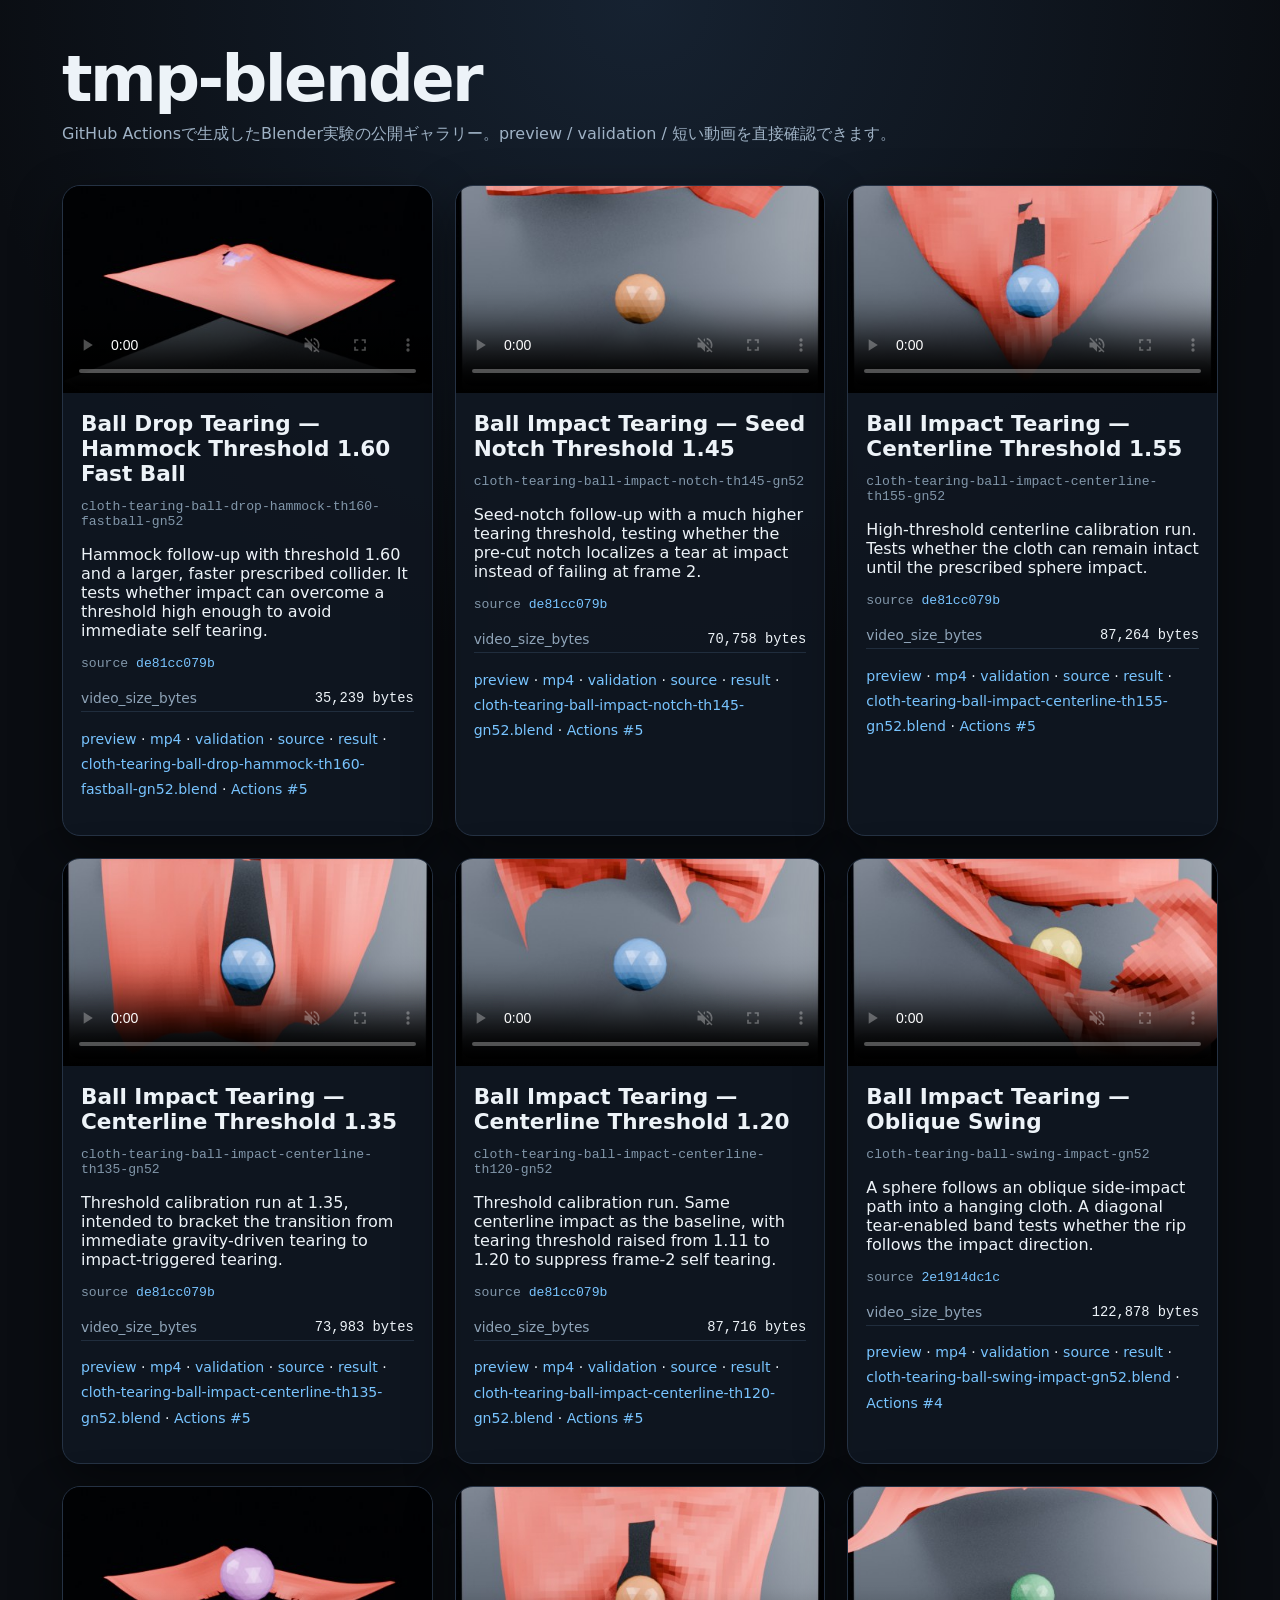
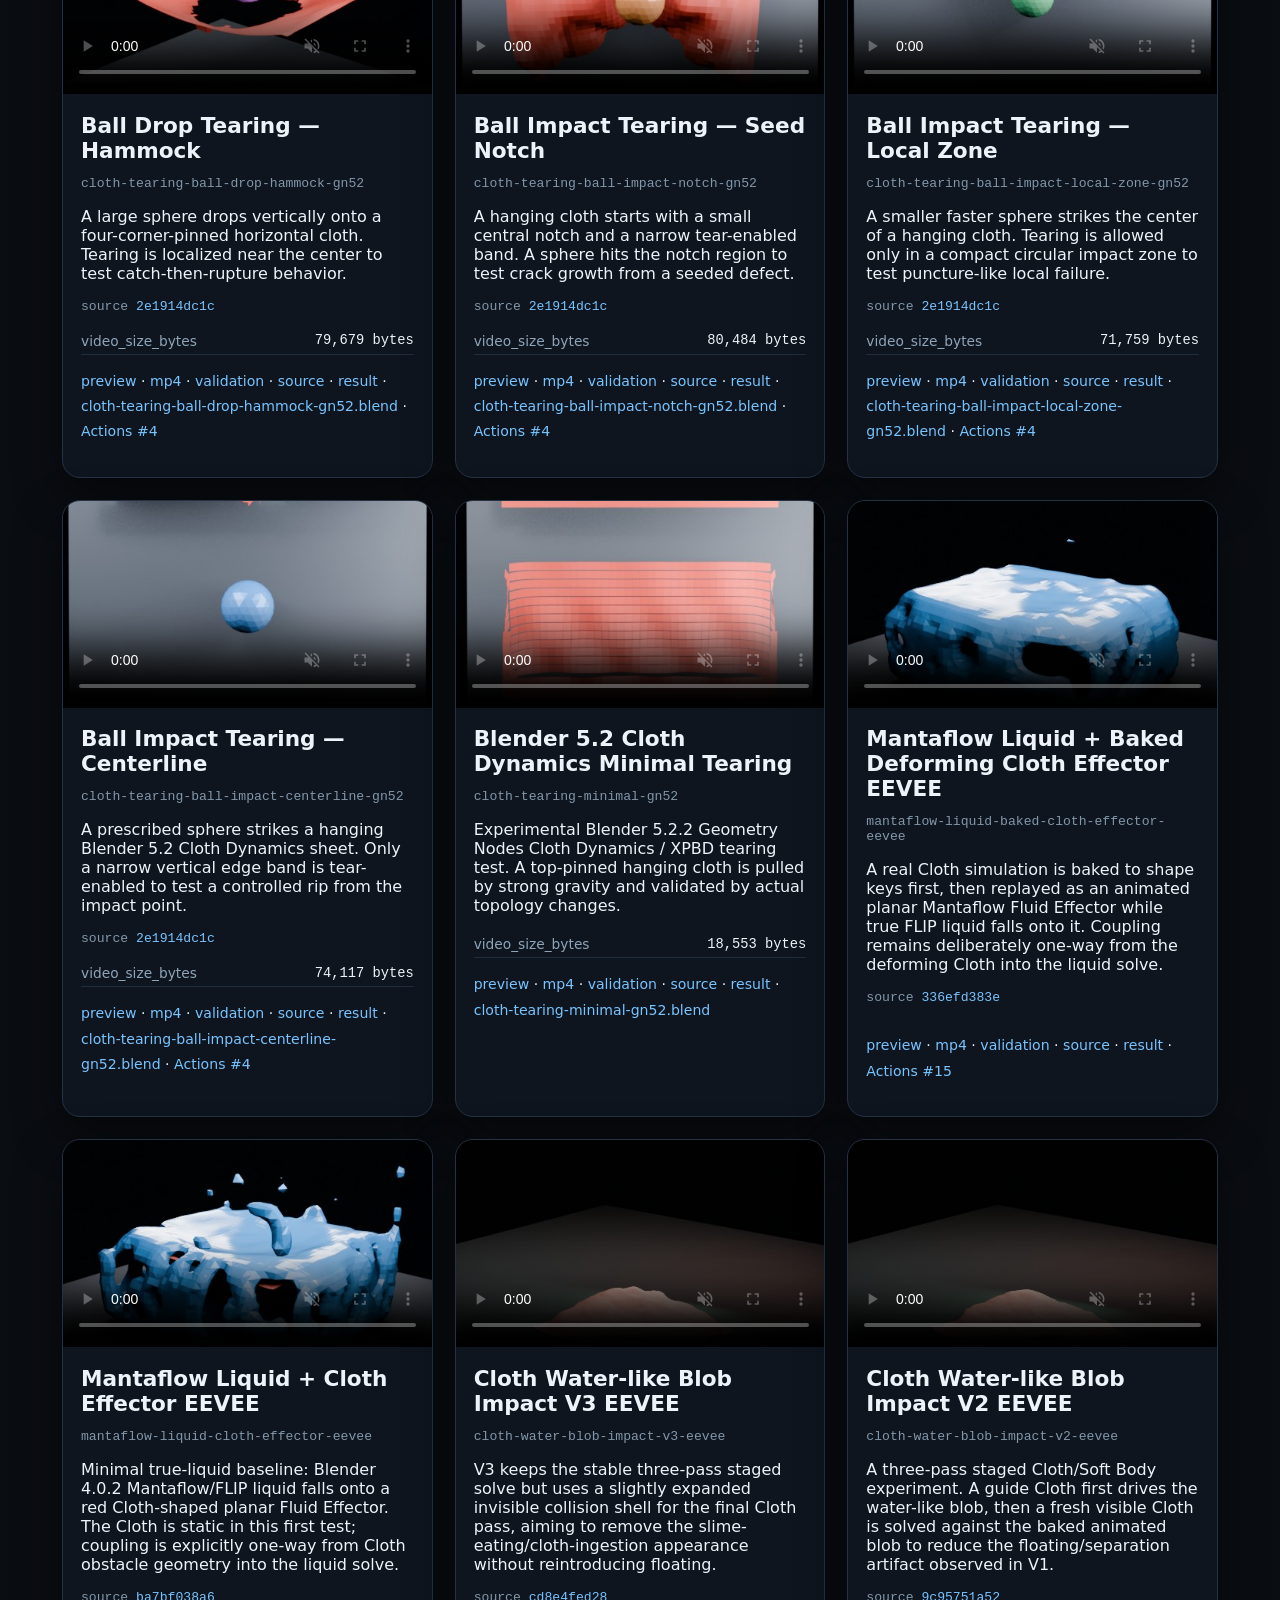
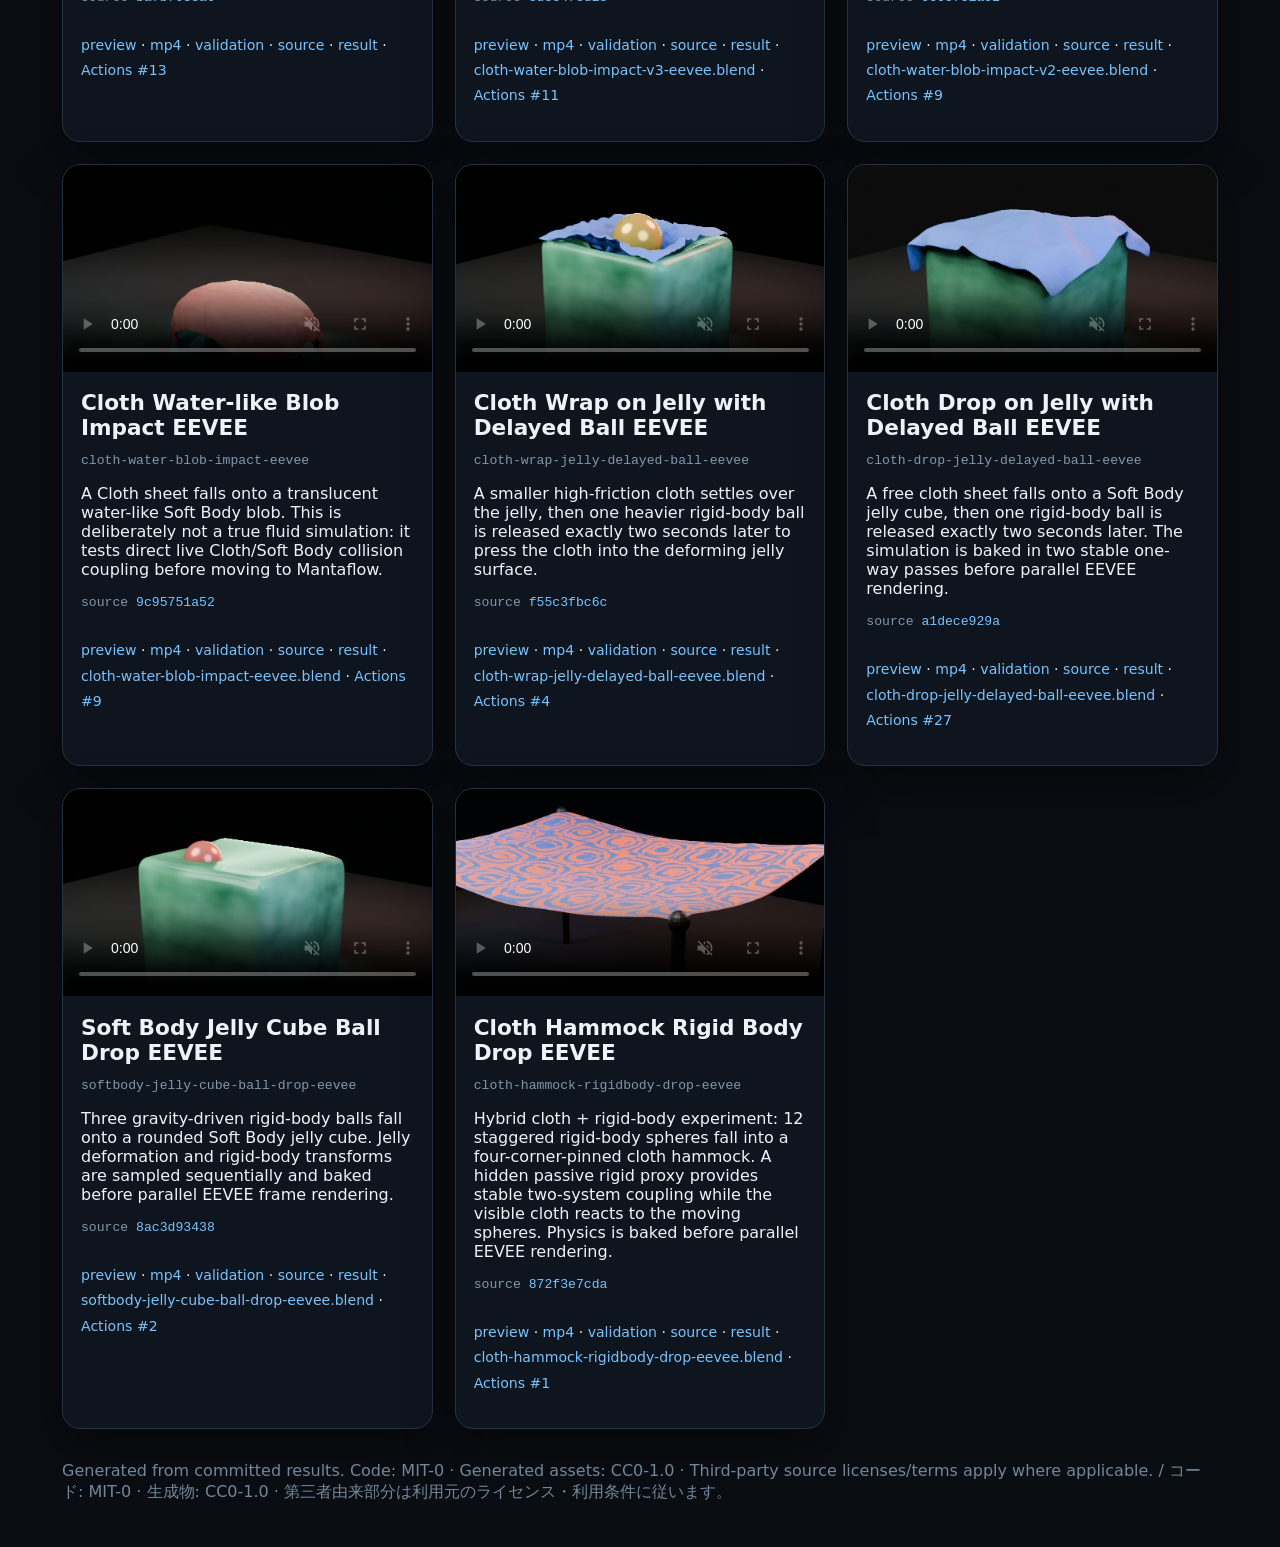
==== commit c446e800: "chore: publish Pages gallery [skip ci]" ====
--- a/index.html
+++ b/index.html
@@ -39,6 +39,66 @@
 <main>
 
         <article class="card">
+          <div class="visual"><video controls muted playsinline preload="metadata" poster="results/cloth-tearing-ball-drop-hammock-th160-fastball-gn52/preview.jpg"><source src="results/cloth-tearing-ball-drop-hammock-th160-fastball-gn52/media.mp4" type="video/mp4"></video></div>
+          <div class="body">
+            <h2>Ball Drop Tearing — Hammock Threshold 1.60 Fast Ball</h2>
+            <p class="id">cloth-tearing-ball-drop-hammock-th160-fastball-gn52</p>
+            <p>Hammock follow-up with threshold 1.60 and a larger, faster prescribed collider. It tests whether impact can overcome a threshold high enough to avoid immediate self tearing.</p>
+            <p class="source">source <a href="https://github.com/2rwa/tmp-blender-rigid-cloth/commit/de81cc079b31d67ed67a6047144d9e5860455575">de81cc079b</a></p>
+            <table><tr><th>video_size_bytes</th><td>35,239 bytes</td></tr></table>
+            <p class="links"><a href="results/cloth-tearing-ball-drop-hammock-th160-fastball-gn52/preview.jpg">preview</a> · <a href="results/cloth-tearing-ball-drop-hammock-th160-fastball-gn52/media.mp4">mp4</a> · <a href="results/cloth-tearing-ball-drop-hammock-th160-fastball-gn52/validation.json">validation</a> · <a href="https://github.com/2rwa/tmp-blender-rigid-cloth/tree/main/experiments52/cloth-tearing-ball-drop-hammock-th160-fastball-gn52">source</a> · <a href="https://github.com/2rwa/tmp-blender-rigid-cloth/tree/main/results/cloth-tearing-ball-drop-hammock-th160-fastball-gn52">result</a> · <a href="https://github.com/2rwa/tmp-blender-rigid-cloth/blob/main/results/cloth-tearing-ball-drop-hammock-th160-fastball-gn52/cloth-tearing-ball-drop-hammock-th160-fastball-gn52.blend">cloth-tearing-ball-drop-hammock-th160-fastball-gn52.blend</a> · <a href="https://github.com/2rwa/tmp-blender-rigid-cloth/actions/runs/36414555350">Actions #5</a></p>
+          </div>
+        </article>
+        
+        <article class="card">
+          <div class="visual"><video controls muted playsinline preload="metadata" poster="results/cloth-tearing-ball-impact-notch-th145-gn52/preview.jpg"><source src="results/cloth-tearing-ball-impact-notch-th145-gn52/media.mp4" type="video/mp4"></video></div>
+          <div class="body">
+            <h2>Ball Impact Tearing — Seed Notch Threshold 1.45</h2>
+            <p class="id">cloth-tearing-ball-impact-notch-th145-gn52</p>
+            <p>Seed-notch follow-up with a much higher tearing threshold, testing whether the pre-cut notch localizes a tear at impact instead of failing at frame 2.</p>
+            <p class="source">source <a href="https://github.com/2rwa/tmp-blender-rigid-cloth/commit/de81cc079b31d67ed67a6047144d9e5860455575">de81cc079b</a></p>
+            <table><tr><th>video_size_bytes</th><td>70,758 bytes</td></tr></table>
+            <p class="links"><a href="results/cloth-tearing-ball-impact-notch-th145-gn52/preview.jpg">preview</a> · <a href="results/cloth-tearing-ball-impact-notch-th145-gn52/media.mp4">mp4</a> · <a href="results/cloth-tearing-ball-impact-notch-th145-gn52/validation.json">validation</a> · <a href="https://github.com/2rwa/tmp-blender-rigid-cloth/tree/main/experiments52/cloth-tearing-ball-impact-notch-th145-gn52">source</a> · <a href="https://github.com/2rwa/tmp-blender-rigid-cloth/tree/main/results/cloth-tearing-ball-impact-notch-th145-gn52">result</a> · <a href="https://github.com/2rwa/tmp-blender-rigid-cloth/blob/main/results/cloth-tearing-ball-impact-notch-th145-gn52/cloth-tearing-ball-impact-notch-th145-gn52.blend">cloth-tearing-ball-impact-notch-th145-gn52.blend</a> · <a href="https://github.com/2rwa/tmp-blender-rigid-cloth/actions/runs/36414555350">Actions #5</a></p>
+          </div>
+        </article>
+        
+        <article class="card">
+          <div class="visual"><video controls muted playsinline preload="metadata" poster="results/cloth-tearing-ball-impact-centerline-th155-gn52/preview.jpg"><source src="results/cloth-tearing-ball-impact-centerline-th155-gn52/media.mp4" type="video/mp4"></video></div>
+          <div class="body">
+            <h2>Ball Impact Tearing — Centerline Threshold 1.55</h2>
+            <p class="id">cloth-tearing-ball-impact-centerline-th155-gn52</p>
+            <p>High-threshold centerline calibration run. Tests whether the cloth can remain intact until the prescribed sphere impact.</p>
+            <p class="source">source <a href="https://github.com/2rwa/tmp-blender-rigid-cloth/commit/de81cc079b31d67ed67a6047144d9e5860455575">de81cc079b</a></p>
+            <table><tr><th>video_size_bytes</th><td>87,264 bytes</td></tr></table>
+            <p class="links"><a href="results/cloth-tearing-ball-impact-centerline-th155-gn52/preview.jpg">preview</a> · <a href="results/cloth-tearing-ball-impact-centerline-th155-gn52/media.mp4">mp4</a> · <a href="results/cloth-tearing-ball-impact-centerline-th155-gn52/validation.json">validation</a> · <a href="https://github.com/2rwa/tmp-blender-rigid-cloth/tree/main/experiments52/cloth-tearing-ball-impact-centerline-th155-gn52">source</a> · <a href="https://github.com/2rwa/tmp-blender-rigid-cloth/tree/main/results/cloth-tearing-ball-impact-centerline-th155-gn52">result</a> · <a href="https://github.com/2rwa/tmp-blender-rigid-cloth/blob/main/results/cloth-tearing-ball-impact-centerline-th155-gn52/cloth-tearing-ball-impact-centerline-th155-gn52.blend">cloth-tearing-ball-impact-centerline-th155-gn52.blend</a> · <a href="https://github.com/2rwa/tmp-blender-rigid-cloth/actions/runs/36414555350">Actions #5</a></p>
+          </div>
+        </article>
+        
+        <article class="card">
+          <div class="visual"><video controls muted playsinline preload="metadata" poster="results/cloth-tearing-ball-impact-centerline-th135-gn52/preview.jpg"><source src="results/cloth-tearing-ball-impact-centerline-th135-gn52/media.mp4" type="video/mp4"></video></div>
+          <div class="body">
+            <h2>Ball Impact Tearing — Centerline Threshold 1.35</h2>
+            <p class="id">cloth-tearing-ball-impact-centerline-th135-gn52</p>
+            <p>Threshold calibration run at 1.35, intended to bracket the transition from immediate gravity-driven tearing to impact-triggered tearing.</p>
+            <p class="source">source <a href="https://github.com/2rwa/tmp-blender-rigid-cloth/commit/de81cc079b31d67ed67a6047144d9e5860455575">de81cc079b</a></p>
+            <table><tr><th>video_size_bytes</th><td>73,983 bytes</td></tr></table>
+            <p class="links"><a href="results/cloth-tearing-ball-impact-centerline-th135-gn52/preview.jpg">preview</a> · <a href="results/cloth-tearing-ball-impact-centerline-th135-gn52/media.mp4">mp4</a> · <a href="results/cloth-tearing-ball-impact-centerline-th135-gn52/validation.json">validation</a> · <a href="https://github.com/2rwa/tmp-blender-rigid-cloth/tree/main/experiments52/cloth-tearing-ball-impact-centerline-th135-gn52">source</a> · <a href="https://github.com/2rwa/tmp-blender-rigid-cloth/tree/main/results/cloth-tearing-ball-impact-centerline-th135-gn52">result</a> · <a href="https://github.com/2rwa/tmp-blender-rigid-cloth/blob/main/results/cloth-tearing-ball-impact-centerline-th135-gn52/cloth-tearing-ball-impact-centerline-th135-gn52.blend">cloth-tearing-ball-impact-centerline-th135-gn52.blend</a> · <a href="https://github.com/2rwa/tmp-blender-rigid-cloth/actions/runs/36414555350">Actions #5</a></p>
+          </div>
+        </article>
+        
+        <article class="card">
+          <div class="visual"><video controls muted playsinline preload="metadata" poster="results/cloth-tearing-ball-impact-centerline-th120-gn52/preview.jpg"><source src="results/cloth-tearing-ball-impact-centerline-th120-gn52/media.mp4" type="video/mp4"></video></div>
+          <div class="body">
+            <h2>Ball Impact Tearing — Centerline Threshold 1.20</h2>
+            <p class="id">cloth-tearing-ball-impact-centerline-th120-gn52</p>
+            <p>Threshold calibration run. Same centerline impact as the baseline, with tearing threshold raised from 1.11 to 1.20 to suppress frame-2 self tearing.</p>
+            <p class="source">source <a href="https://github.com/2rwa/tmp-blender-rigid-cloth/commit/de81cc079b31d67ed67a6047144d9e5860455575">de81cc079b</a></p>
+            <table><tr><th>video_size_bytes</th><td>87,716 bytes</td></tr></table>
+            <p class="links"><a href="results/cloth-tearing-ball-impact-centerline-th120-gn52/preview.jpg">preview</a> · <a href="results/cloth-tearing-ball-impact-centerline-th120-gn52/media.mp4">mp4</a> · <a href="results/cloth-tearing-ball-impact-centerline-th120-gn52/validation.json">validation</a> · <a href="https://github.com/2rwa/tmp-blender-rigid-cloth/tree/main/experiments52/cloth-tearing-ball-impact-centerline-th120-gn52">source</a> · <a href="https://github.com/2rwa/tmp-blender-rigid-cloth/tree/main/results/cloth-tearing-ball-impact-centerline-th120-gn52">result</a> · <a href="https://github.com/2rwa/tmp-blender-rigid-cloth/blob/main/results/cloth-tearing-ball-impact-centerline-th120-gn52/cloth-tearing-ball-impact-centerline-th120-gn52.blend">cloth-tearing-ball-impact-centerline-th120-gn52.blend</a> · <a href="https://github.com/2rwa/tmp-blender-rigid-cloth/actions/runs/36414555350">Actions #5</a></p>
+          </div>
+        </article>
+        
+        <article class="card">
           <div class="visual"><video controls muted playsinline preload="metadata" poster="results/cloth-tearing-ball-swing-impact-gn52/preview.jpg"><source src="results/cloth-tearing-ball-swing-impact-gn52/media.mp4" type="video/mp4"></video></div>
           <div class="body">
             <h2>Ball Impact Tearing — Oblique Swing</h2>
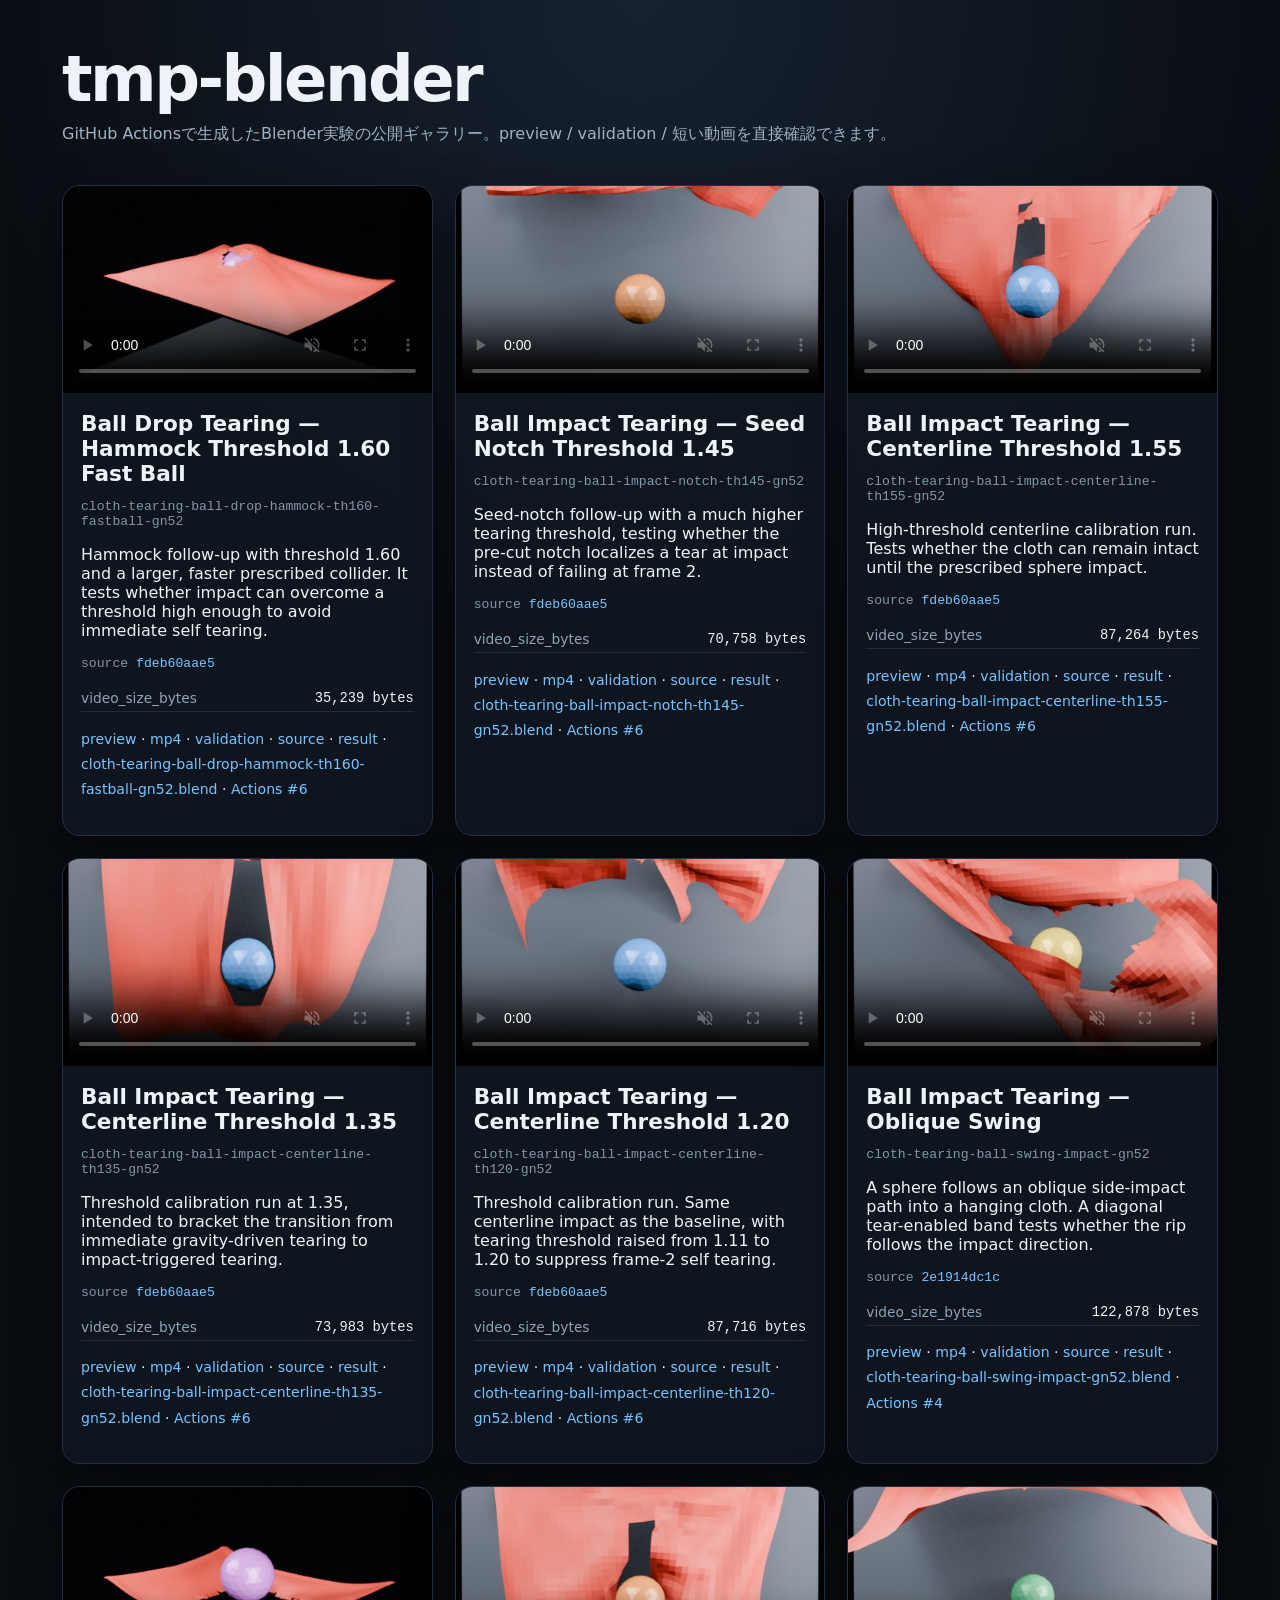
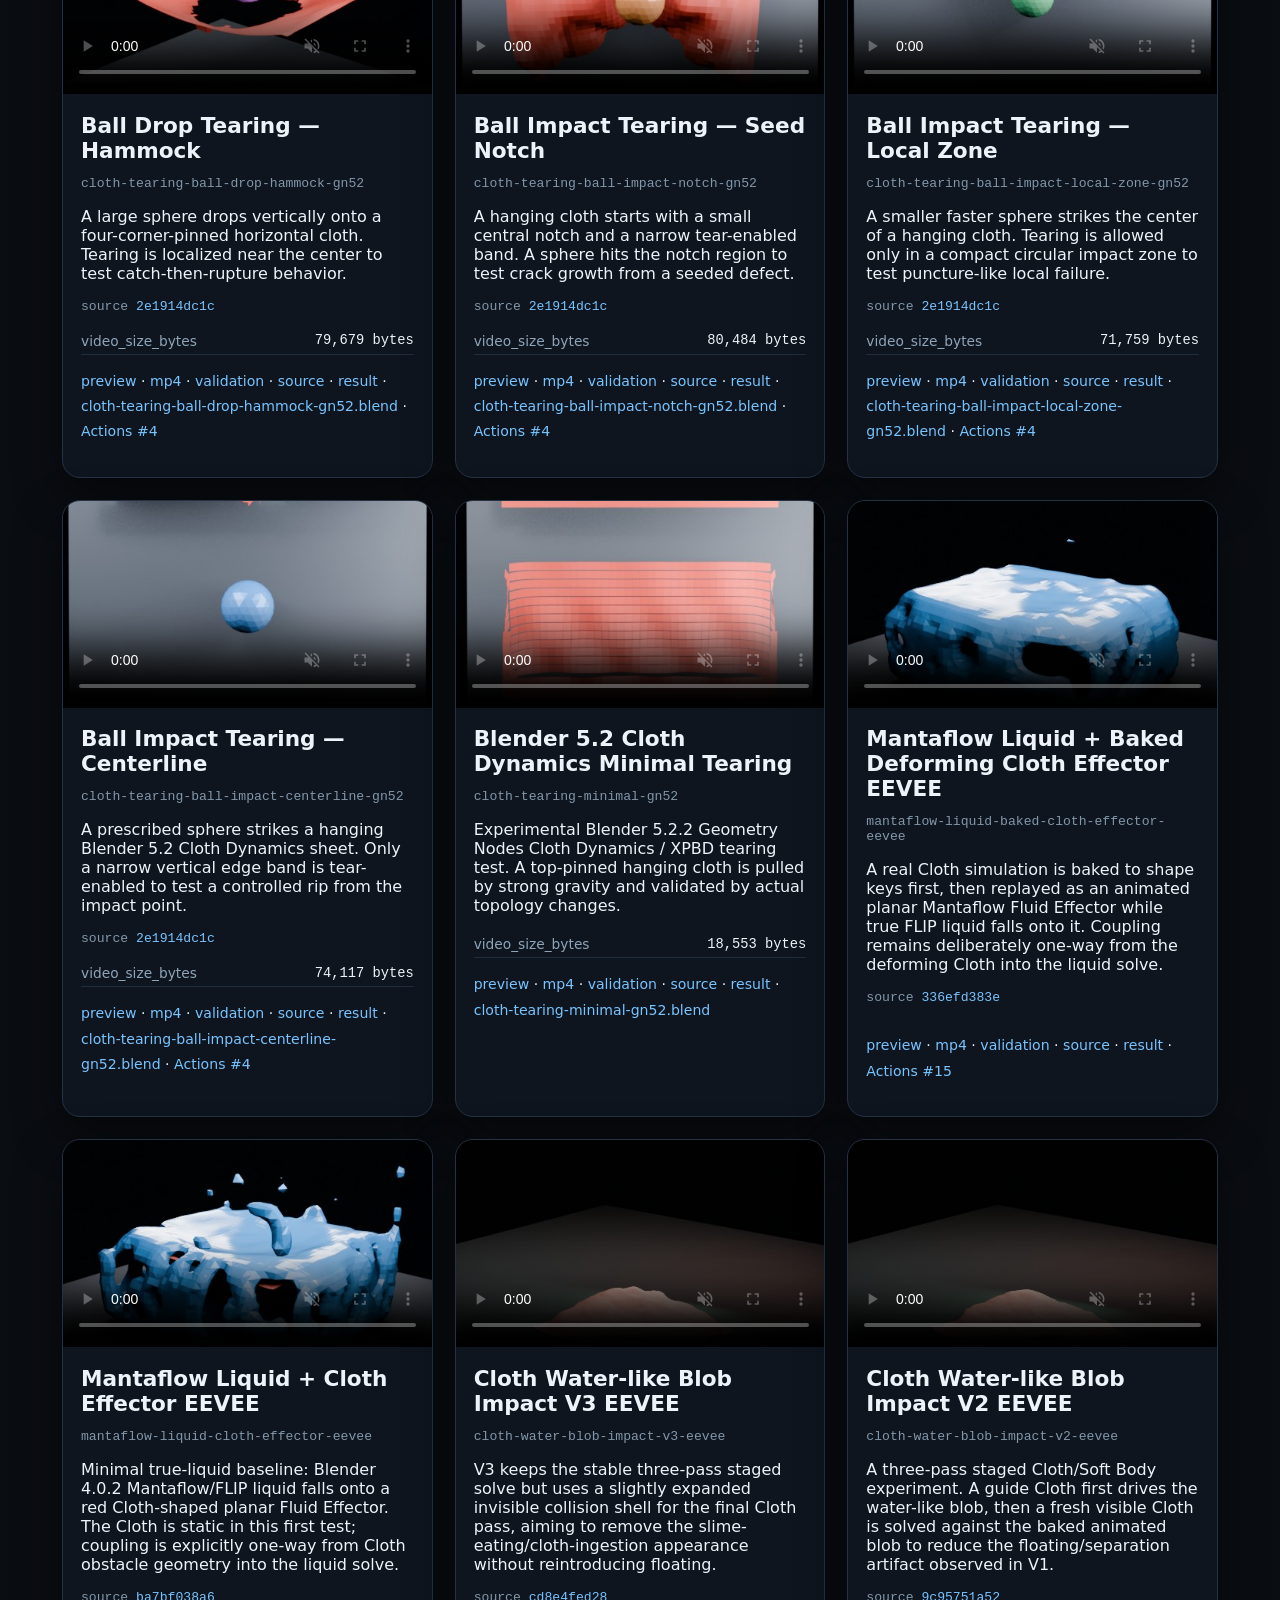
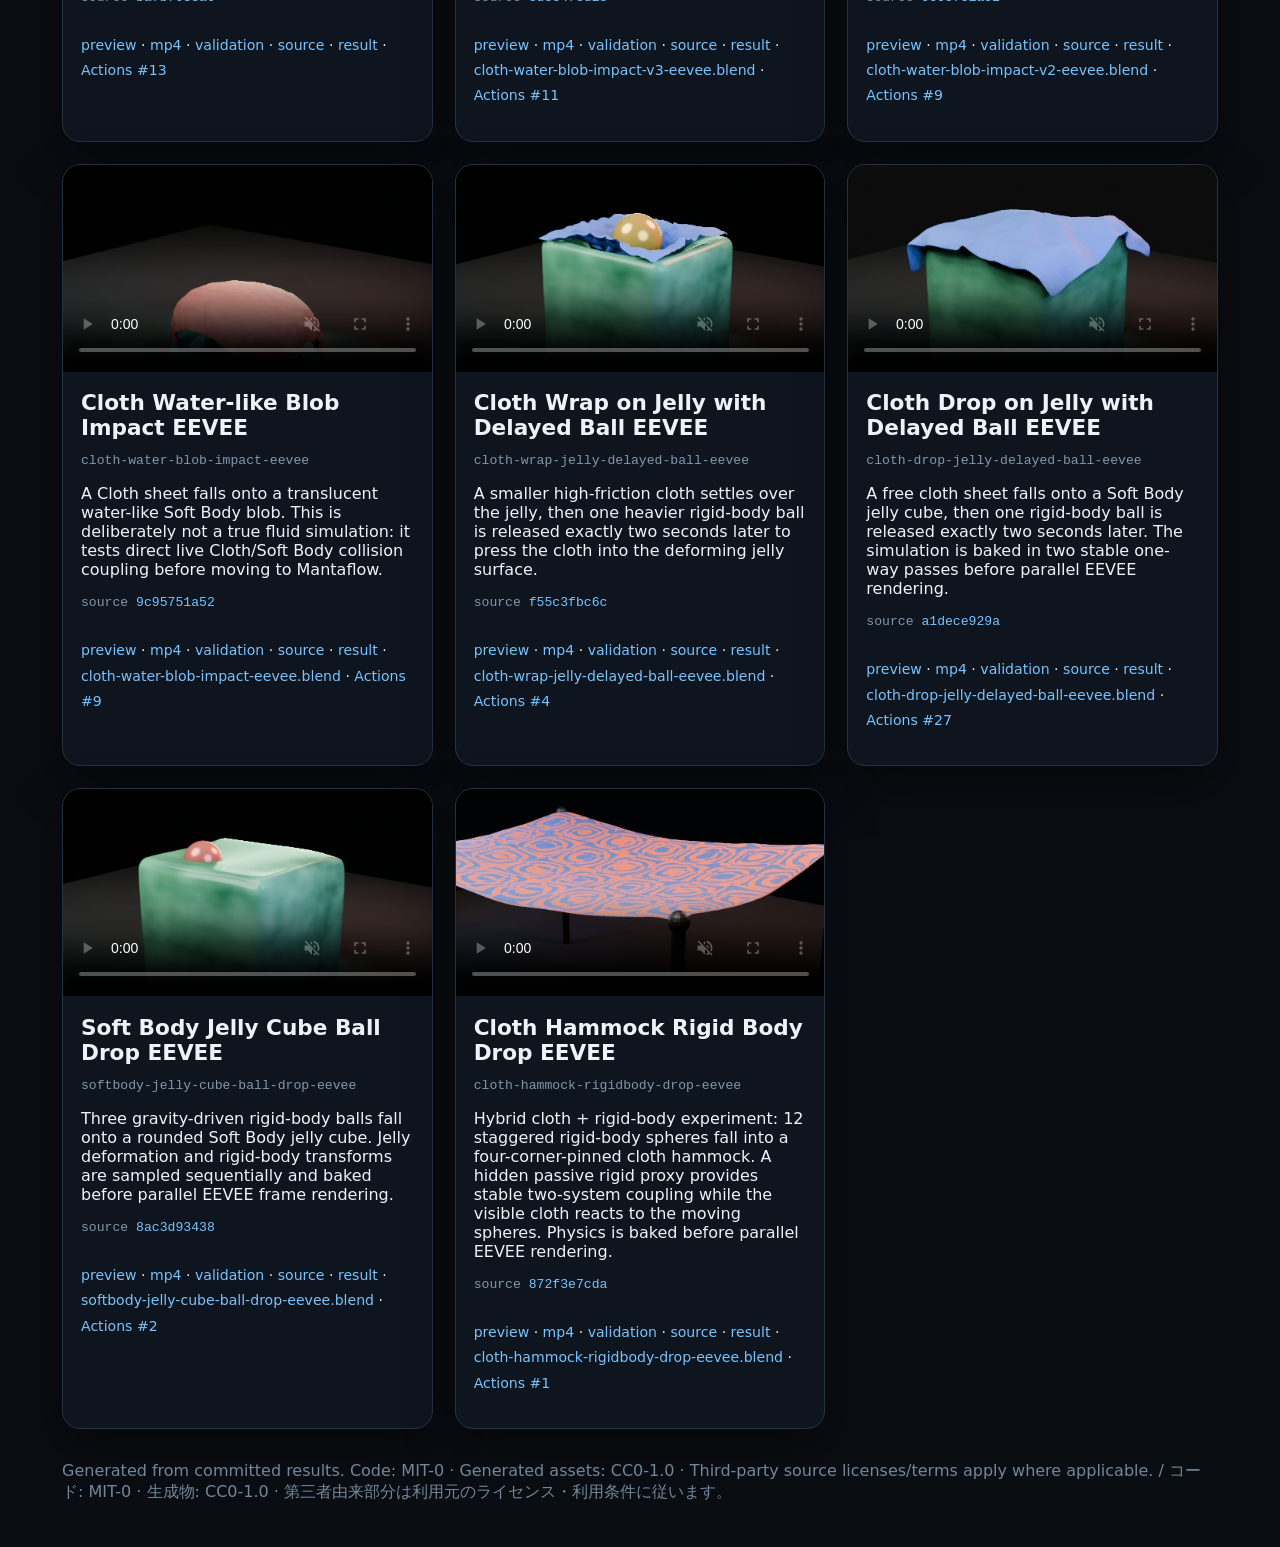
==== commit 2773ec21: "chore: publish Pages gallery [skip ci]" ====
--- a/index.html
+++ b/index.html
@@ -44,9 +44,9 @@
             <h2>Ball Drop Tearing — Hammock Threshold 1.60 Fast Ball</h2>
             <p class="id">cloth-tearing-ball-drop-hammock-th160-fastball-gn52</p>
             <p>Hammock follow-up with threshold 1.60 and a larger, faster prescribed collider. It tests whether impact can overcome a threshold high enough to avoid immediate self tearing.</p>
-            <p class="source">source <a href="https://github.com/2rwa/tmp-blender-rigid-cloth/commit/de81cc079b31d67ed67a6047144d9e5860455575">de81cc079b</a></p>
+            <p class="source">source <a href="https://github.com/2rwa/tmp-blender-rigid-cloth/commit/fdeb60aae5c9d8690f0e91ca944492840a347284">fdeb60aae5</a></p>
             <table><tr><th>video_size_bytes</th><td>35,239 bytes</td></tr></table>
-            <p class="links"><a href="results/cloth-tearing-ball-drop-hammock-th160-fastball-gn52/preview.jpg">preview</a> · <a href="results/cloth-tearing-ball-drop-hammock-th160-fastball-gn52/media.mp4">mp4</a> · <a href="results/cloth-tearing-ball-drop-hammock-th160-fastball-gn52/validation.json">validation</a> · <a href="https://github.com/2rwa/tmp-blender-rigid-cloth/tree/main/experiments52/cloth-tearing-ball-drop-hammock-th160-fastball-gn52">source</a> · <a href="https://github.com/2rwa/tmp-blender-rigid-cloth/tree/main/results/cloth-tearing-ball-drop-hammock-th160-fastball-gn52">result</a> · <a href="https://github.com/2rwa/tmp-blender-rigid-cloth/blob/main/results/cloth-tearing-ball-drop-hammock-th160-fastball-gn52/cloth-tearing-ball-drop-hammock-th160-fastball-gn52.blend">cloth-tearing-ball-drop-hammock-th160-fastball-gn52.blend</a> · <a href="https://github.com/2rwa/tmp-blender-rigid-cloth/actions/runs/36414555350">Actions #5</a></p>
+            <p class="links"><a href="results/cloth-tearing-ball-drop-hammock-th160-fastball-gn52/preview.jpg">preview</a> · <a href="results/cloth-tearing-ball-drop-hammock-th160-fastball-gn52/media.mp4">mp4</a> · <a href="results/cloth-tearing-ball-drop-hammock-th160-fastball-gn52/validation.json">validation</a> · <a href="https://github.com/2rwa/tmp-blender-rigid-cloth/tree/main/experiments52/cloth-tearing-ball-drop-hammock-th160-fastball-gn52">source</a> · <a href="https://github.com/2rwa/tmp-blender-rigid-cloth/tree/main/results/cloth-tearing-ball-drop-hammock-th160-fastball-gn52">result</a> · <a href="https://github.com/2rwa/tmp-blender-rigid-cloth/blob/main/results/cloth-tearing-ball-drop-hammock-th160-fastball-gn52/cloth-tearing-ball-drop-hammock-th160-fastball-gn52.blend">cloth-tearing-ball-drop-hammock-th160-fastball-gn52.blend</a> · <a href="https://github.com/2rwa/tmp-blender-rigid-cloth/actions/runs/36414569236">Actions #6</a></p>
           </div>
         </article>
         
@@ -56,9 +56,9 @@
             <h2>Ball Impact Tearing — Seed Notch Threshold 1.45</h2>
             <p class="id">cloth-tearing-ball-impact-notch-th145-gn52</p>
             <p>Seed-notch follow-up with a much higher tearing threshold, testing whether the pre-cut notch localizes a tear at impact instead of failing at frame 2.</p>
-            <p class="source">source <a href="https://github.com/2rwa/tmp-blender-rigid-cloth/commit/de81cc079b31d67ed67a6047144d9e5860455575">de81cc079b</a></p>
+            <p class="source">source <a href="https://github.com/2rwa/tmp-blender-rigid-cloth/commit/fdeb60aae5c9d8690f0e91ca944492840a347284">fdeb60aae5</a></p>
             <table><tr><th>video_size_bytes</th><td>70,758 bytes</td></tr></table>
-            <p class="links"><a href="results/cloth-tearing-ball-impact-notch-th145-gn52/preview.jpg">preview</a> · <a href="results/cloth-tearing-ball-impact-notch-th145-gn52/media.mp4">mp4</a> · <a href="results/cloth-tearing-ball-impact-notch-th145-gn52/validation.json">validation</a> · <a href="https://github.com/2rwa/tmp-blender-rigid-cloth/tree/main/experiments52/cloth-tearing-ball-impact-notch-th145-gn52">source</a> · <a href="https://github.com/2rwa/tmp-blender-rigid-cloth/tree/main/results/cloth-tearing-ball-impact-notch-th145-gn52">result</a> · <a href="https://github.com/2rwa/tmp-blender-rigid-cloth/blob/main/results/cloth-tearing-ball-impact-notch-th145-gn52/cloth-tearing-ball-impact-notch-th145-gn52.blend">cloth-tearing-ball-impact-notch-th145-gn52.blend</a> · <a href="https://github.com/2rwa/tmp-blender-rigid-cloth/actions/runs/36414555350">Actions #5</a></p>
+            <p class="links"><a href="results/cloth-tearing-ball-impact-notch-th145-gn52/preview.jpg">preview</a> · <a href="results/cloth-tearing-ball-impact-notch-th145-gn52/media.mp4">mp4</a> · <a href="results/cloth-tearing-ball-impact-notch-th145-gn52/validation.json">validation</a> · <a href="https://github.com/2rwa/tmp-blender-rigid-cloth/tree/main/experiments52/cloth-tearing-ball-impact-notch-th145-gn52">source</a> · <a href="https://github.com/2rwa/tmp-blender-rigid-cloth/tree/main/results/cloth-tearing-ball-impact-notch-th145-gn52">result</a> · <a href="https://github.com/2rwa/tmp-blender-rigid-cloth/blob/main/results/cloth-tearing-ball-impact-notch-th145-gn52/cloth-tearing-ball-impact-notch-th145-gn52.blend">cloth-tearing-ball-impact-notch-th145-gn52.blend</a> · <a href="https://github.com/2rwa/tmp-blender-rigid-cloth/actions/runs/36414569236">Actions #6</a></p>
           </div>
         </article>
         
@@ -68,9 +68,9 @@
             <h2>Ball Impact Tearing — Centerline Threshold 1.55</h2>
             <p class="id">cloth-tearing-ball-impact-centerline-th155-gn52</p>
             <p>High-threshold centerline calibration run. Tests whether the cloth can remain intact until the prescribed sphere impact.</p>
-            <p class="source">source <a href="https://github.com/2rwa/tmp-blender-rigid-cloth/commit/de81cc079b31d67ed67a6047144d9e5860455575">de81cc079b</a></p>
+            <p class="source">source <a href="https://github.com/2rwa/tmp-blender-rigid-cloth/commit/fdeb60aae5c9d8690f0e91ca944492840a347284">fdeb60aae5</a></p>
             <table><tr><th>video_size_bytes</th><td>87,264 bytes</td></tr></table>
-            <p class="links"><a href="results/cloth-tearing-ball-impact-centerline-th155-gn52/preview.jpg">preview</a> · <a href="results/cloth-tearing-ball-impact-centerline-th155-gn52/media.mp4">mp4</a> · <a href="results/cloth-tearing-ball-impact-centerline-th155-gn52/validation.json">validation</a> · <a href="https://github.com/2rwa/tmp-blender-rigid-cloth/tree/main/experiments52/cloth-tearing-ball-impact-centerline-th155-gn52">source</a> · <a href="https://github.com/2rwa/tmp-blender-rigid-cloth/tree/main/results/cloth-tearing-ball-impact-centerline-th155-gn52">result</a> · <a href="https://github.com/2rwa/tmp-blender-rigid-cloth/blob/main/results/cloth-tearing-ball-impact-centerline-th155-gn52/cloth-tearing-ball-impact-centerline-th155-gn52.blend">cloth-tearing-ball-impact-centerline-th155-gn52.blend</a> · <a href="https://github.com/2rwa/tmp-blender-rigid-cloth/actions/runs/36414555350">Actions #5</a></p>
+            <p class="links"><a href="results/cloth-tearing-ball-impact-centerline-th155-gn52/preview.jpg">preview</a> · <a href="results/cloth-tearing-ball-impact-centerline-th155-gn52/media.mp4">mp4</a> · <a href="results/cloth-tearing-ball-impact-centerline-th155-gn52/validation.json">validation</a> · <a href="https://github.com/2rwa/tmp-blender-rigid-cloth/tree/main/experiments52/cloth-tearing-ball-impact-centerline-th155-gn52">source</a> · <a href="https://github.com/2rwa/tmp-blender-rigid-cloth/tree/main/results/cloth-tearing-ball-impact-centerline-th155-gn52">result</a> · <a href="https://github.com/2rwa/tmp-blender-rigid-cloth/blob/main/results/cloth-tearing-ball-impact-centerline-th155-gn52/cloth-tearing-ball-impact-centerline-th155-gn52.blend">cloth-tearing-ball-impact-centerline-th155-gn52.blend</a> · <a href="https://github.com/2rwa/tmp-blender-rigid-cloth/actions/runs/36414569236">Actions #6</a></p>
           </div>
         </article>
         
@@ -80,9 +80,9 @@
             <h2>Ball Impact Tearing — Centerline Threshold 1.35</h2>
             <p class="id">cloth-tearing-ball-impact-centerline-th135-gn52</p>
             <p>Threshold calibration run at 1.35, intended to bracket the transition from immediate gravity-driven tearing to impact-triggered tearing.</p>
-            <p class="source">source <a href="https://github.com/2rwa/tmp-blender-rigid-cloth/commit/de81cc079b31d67ed67a6047144d9e5860455575">de81cc079b</a></p>
+            <p class="source">source <a href="https://github.com/2rwa/tmp-blender-rigid-cloth/commit/fdeb60aae5c9d8690f0e91ca944492840a347284">fdeb60aae5</a></p>
             <table><tr><th>video_size_bytes</th><td>73,983 bytes</td></tr></table>
-            <p class="links"><a href="results/cloth-tearing-ball-impact-centerline-th135-gn52/preview.jpg">preview</a> · <a href="results/cloth-tearing-ball-impact-centerline-th135-gn52/media.mp4">mp4</a> · <a href="results/cloth-tearing-ball-impact-centerline-th135-gn52/validation.json">validation</a> · <a href="https://github.com/2rwa/tmp-blender-rigid-cloth/tree/main/experiments52/cloth-tearing-ball-impact-centerline-th135-gn52">source</a> · <a href="https://github.com/2rwa/tmp-blender-rigid-cloth/tree/main/results/cloth-tearing-ball-impact-centerline-th135-gn52">result</a> · <a href="https://github.com/2rwa/tmp-blender-rigid-cloth/blob/main/results/cloth-tearing-ball-impact-centerline-th135-gn52/cloth-tearing-ball-impact-centerline-th135-gn52.blend">cloth-tearing-ball-impact-centerline-th135-gn52.blend</a> · <a href="https://github.com/2rwa/tmp-blender-rigid-cloth/actions/runs/36414555350">Actions #5</a></p>
+            <p class="links"><a href="results/cloth-tearing-ball-impact-centerline-th135-gn52/preview.jpg">preview</a> · <a href="results/cloth-tearing-ball-impact-centerline-th135-gn52/media.mp4">mp4</a> · <a href="results/cloth-tearing-ball-impact-centerline-th135-gn52/validation.json">validation</a> · <a href="https://github.com/2rwa/tmp-blender-rigid-cloth/tree/main/experiments52/cloth-tearing-ball-impact-centerline-th135-gn52">source</a> · <a href="https://github.com/2rwa/tmp-blender-rigid-cloth/tree/main/results/cloth-tearing-ball-impact-centerline-th135-gn52">result</a> · <a href="https://github.com/2rwa/tmp-blender-rigid-cloth/blob/main/results/cloth-tearing-ball-impact-centerline-th135-gn52/cloth-tearing-ball-impact-centerline-th135-gn52.blend">cloth-tearing-ball-impact-centerline-th135-gn52.blend</a> · <a href="https://github.com/2rwa/tmp-blender-rigid-cloth/actions/runs/36414569236">Actions #6</a></p>
           </div>
         </article>
         
@@ -92,9 +92,9 @@
             <h2>Ball Impact Tearing — Centerline Threshold 1.20</h2>
             <p class="id">cloth-tearing-ball-impact-centerline-th120-gn52</p>
             <p>Threshold calibration run. Same centerline impact as the baseline, with tearing threshold raised from 1.11 to 1.20 to suppress frame-2 self tearing.</p>
-            <p class="source">source <a href="https://github.com/2rwa/tmp-blender-rigid-cloth/commit/de81cc079b31d67ed67a6047144d9e5860455575">de81cc079b</a></p>
+            <p class="source">source <a href="https://github.com/2rwa/tmp-blender-rigid-cloth/commit/fdeb60aae5c9d8690f0e91ca944492840a347284">fdeb60aae5</a></p>
             <table><tr><th>video_size_bytes</th><td>87,716 bytes</td></tr></table>
-            <p class="links"><a href="results/cloth-tearing-ball-impact-centerline-th120-gn52/preview.jpg">preview</a> · <a href="results/cloth-tearing-ball-impact-centerline-th120-gn52/media.mp4">mp4</a> · <a href="results/cloth-tearing-ball-impact-centerline-th120-gn52/validation.json">validation</a> · <a href="https://github.com/2rwa/tmp-blender-rigid-cloth/tree/main/experiments52/cloth-tearing-ball-impact-centerline-th120-gn52">source</a> · <a href="https://github.com/2rwa/tmp-blender-rigid-cloth/tree/main/results/cloth-tearing-ball-impact-centerline-th120-gn52">result</a> · <a href="https://github.com/2rwa/tmp-blender-rigid-cloth/blob/main/results/cloth-tearing-ball-impact-centerline-th120-gn52/cloth-tearing-ball-impact-centerline-th120-gn52.blend">cloth-tearing-ball-impact-centerline-th120-gn52.blend</a> · <a href="https://github.com/2rwa/tmp-blender-rigid-cloth/actions/runs/36414555350">Actions #5</a></p>
+            <p class="links"><a href="results/cloth-tearing-ball-impact-centerline-th120-gn52/preview.jpg">preview</a> · <a href="results/cloth-tearing-ball-impact-centerline-th120-gn52/media.mp4">mp4</a> · <a href="results/cloth-tearing-ball-impact-centerline-th120-gn52/validation.json">validation</a> · <a href="https://github.com/2rwa/tmp-blender-rigid-cloth/tree/main/experiments52/cloth-tearing-ball-impact-centerline-th120-gn52">source</a> · <a href="https://github.com/2rwa/tmp-blender-rigid-cloth/tree/main/results/cloth-tearing-ball-impact-centerline-th120-gn52">result</a> · <a href="https://github.com/2rwa/tmp-blender-rigid-cloth/blob/main/results/cloth-tearing-ball-impact-centerline-th120-gn52/cloth-tearing-ball-impact-centerline-th120-gn52.blend">cloth-tearing-ball-impact-centerline-th120-gn52.blend</a> · <a href="https://github.com/2rwa/tmp-blender-rigid-cloth/actions/runs/36414569236">Actions #6</a></p>
           </div>
         </article>
         
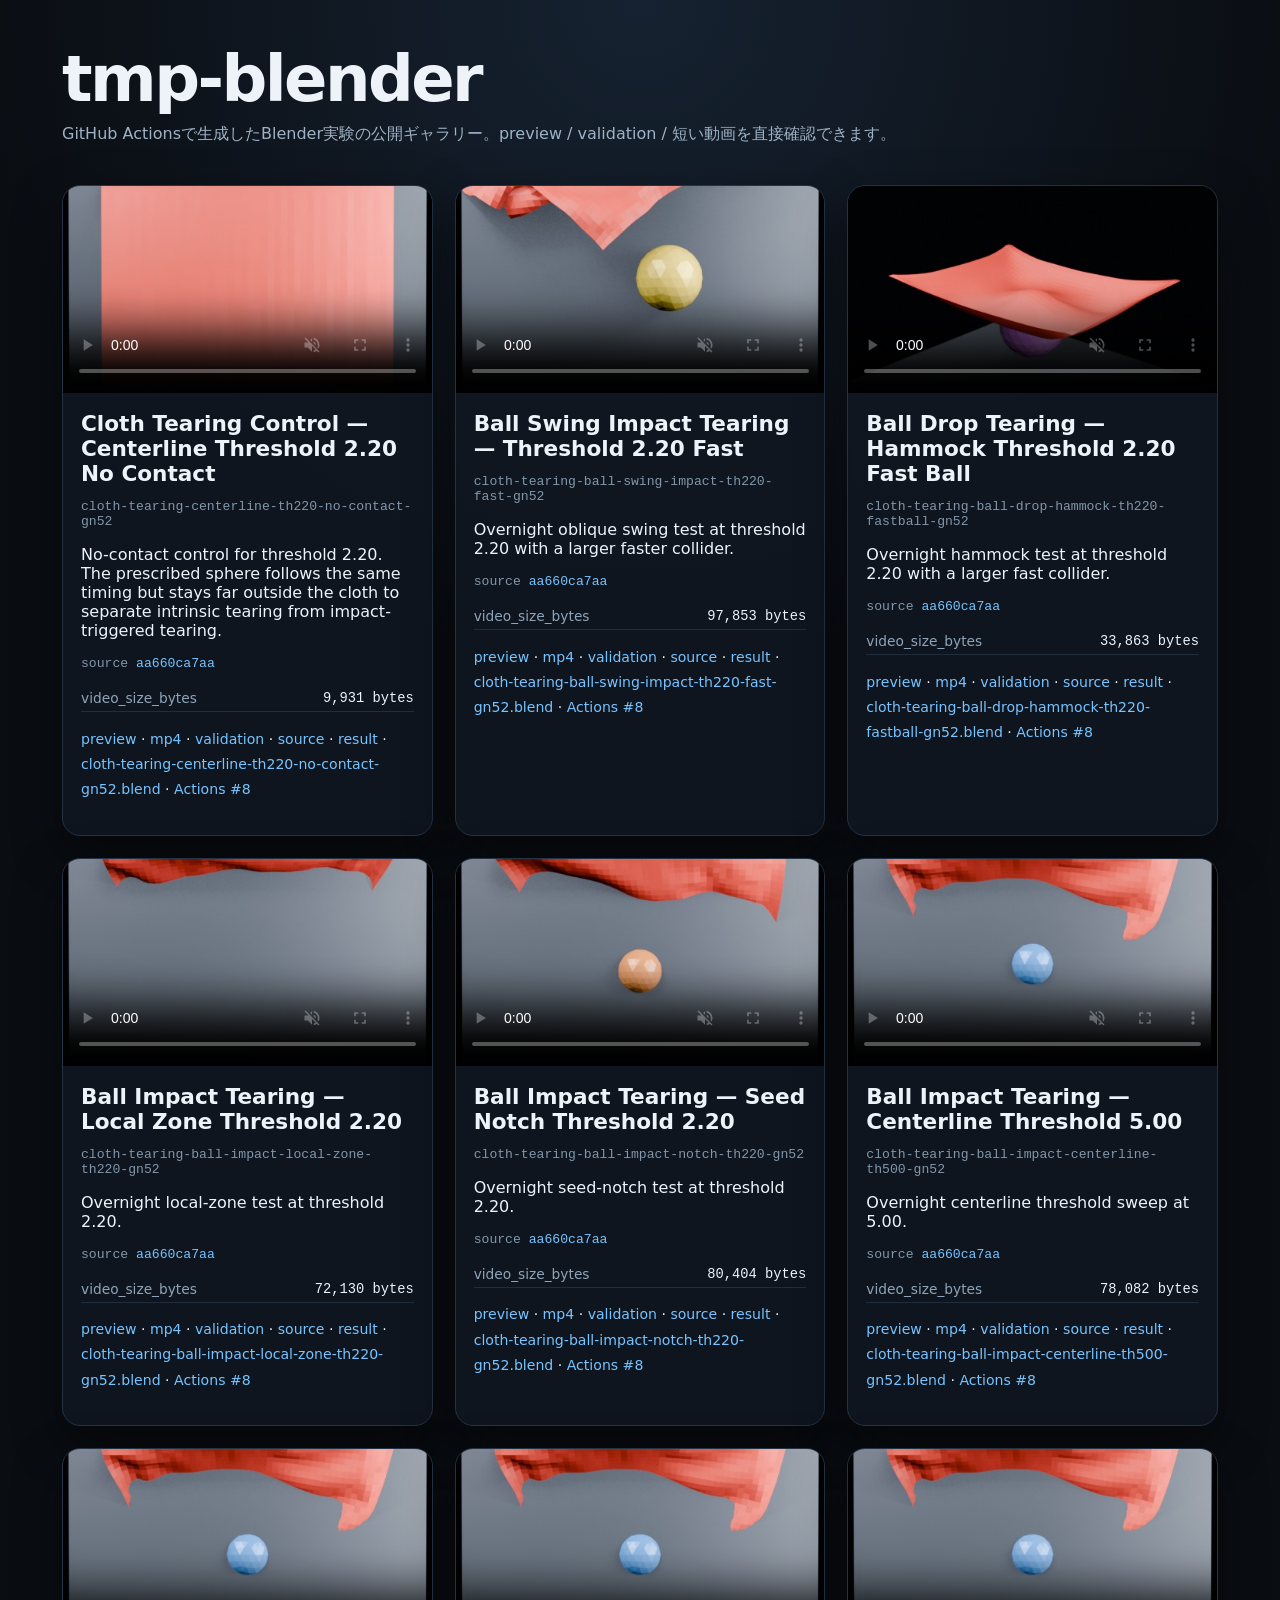
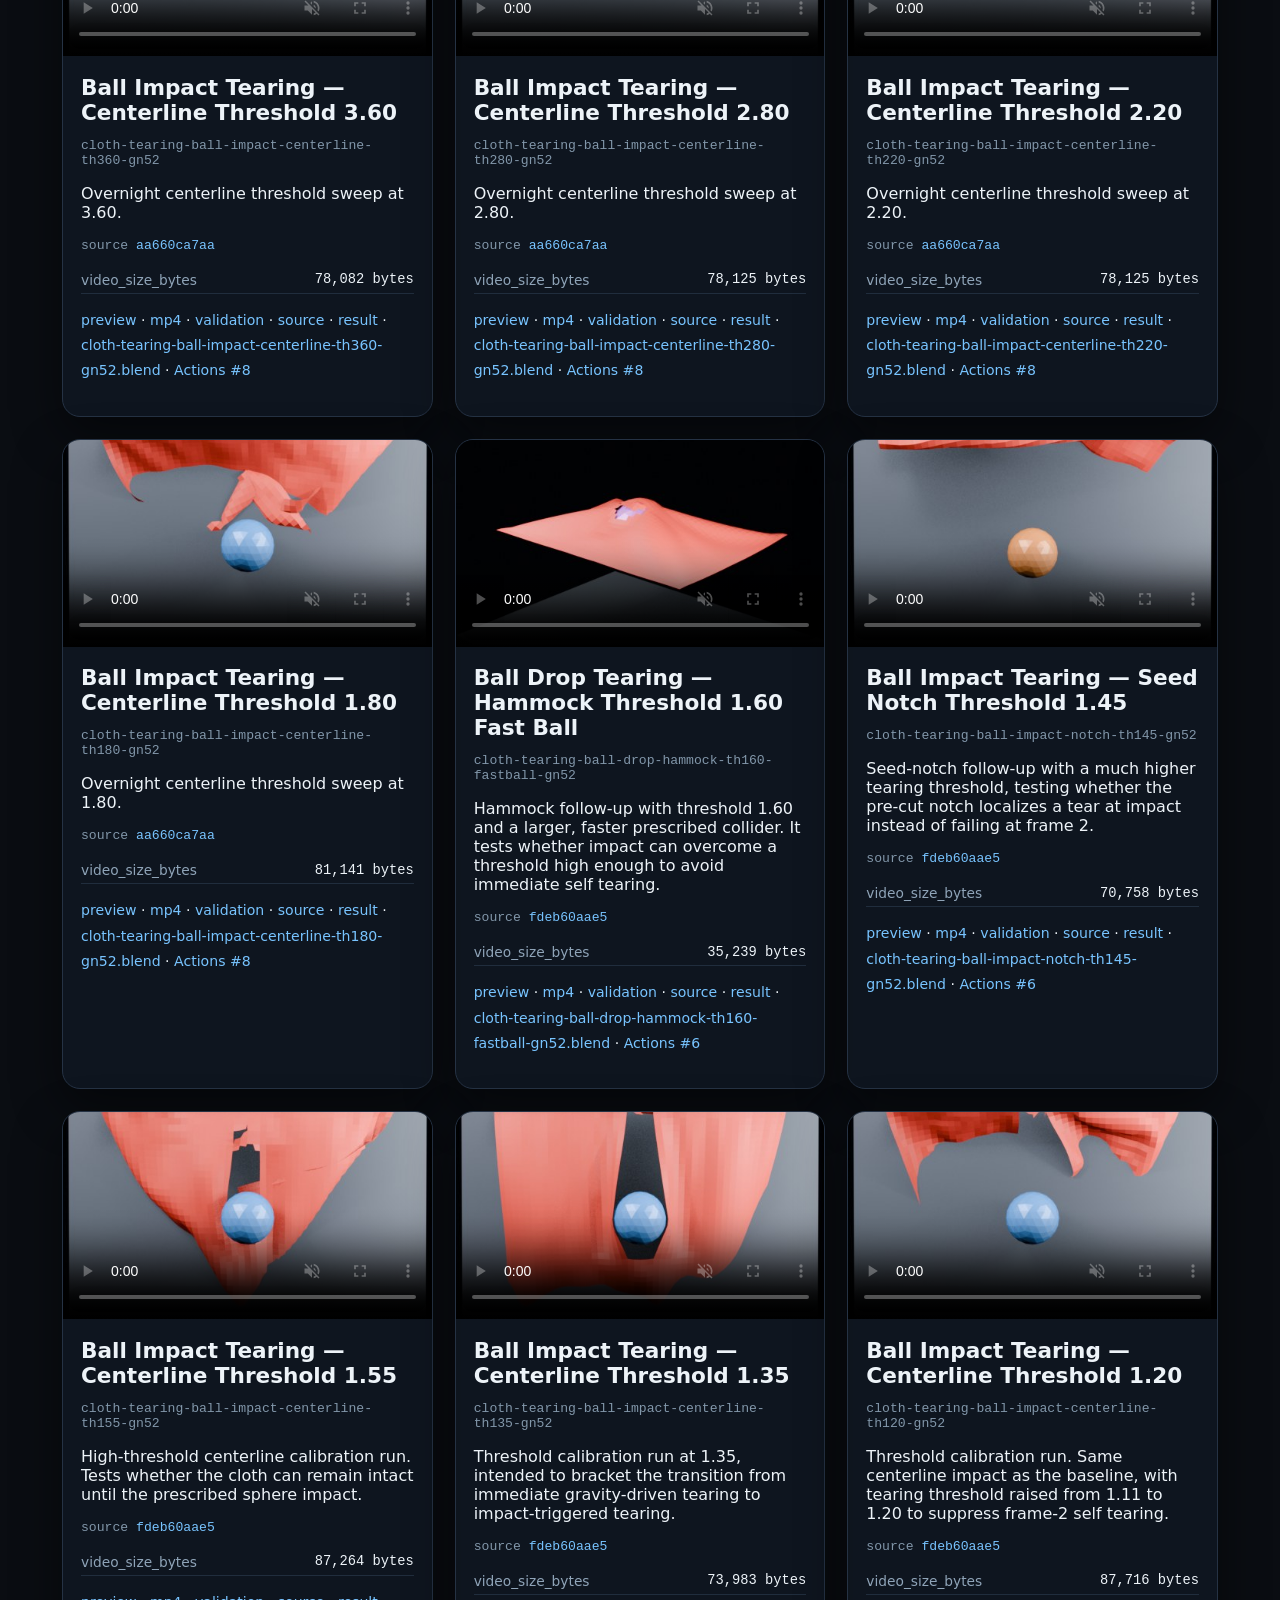
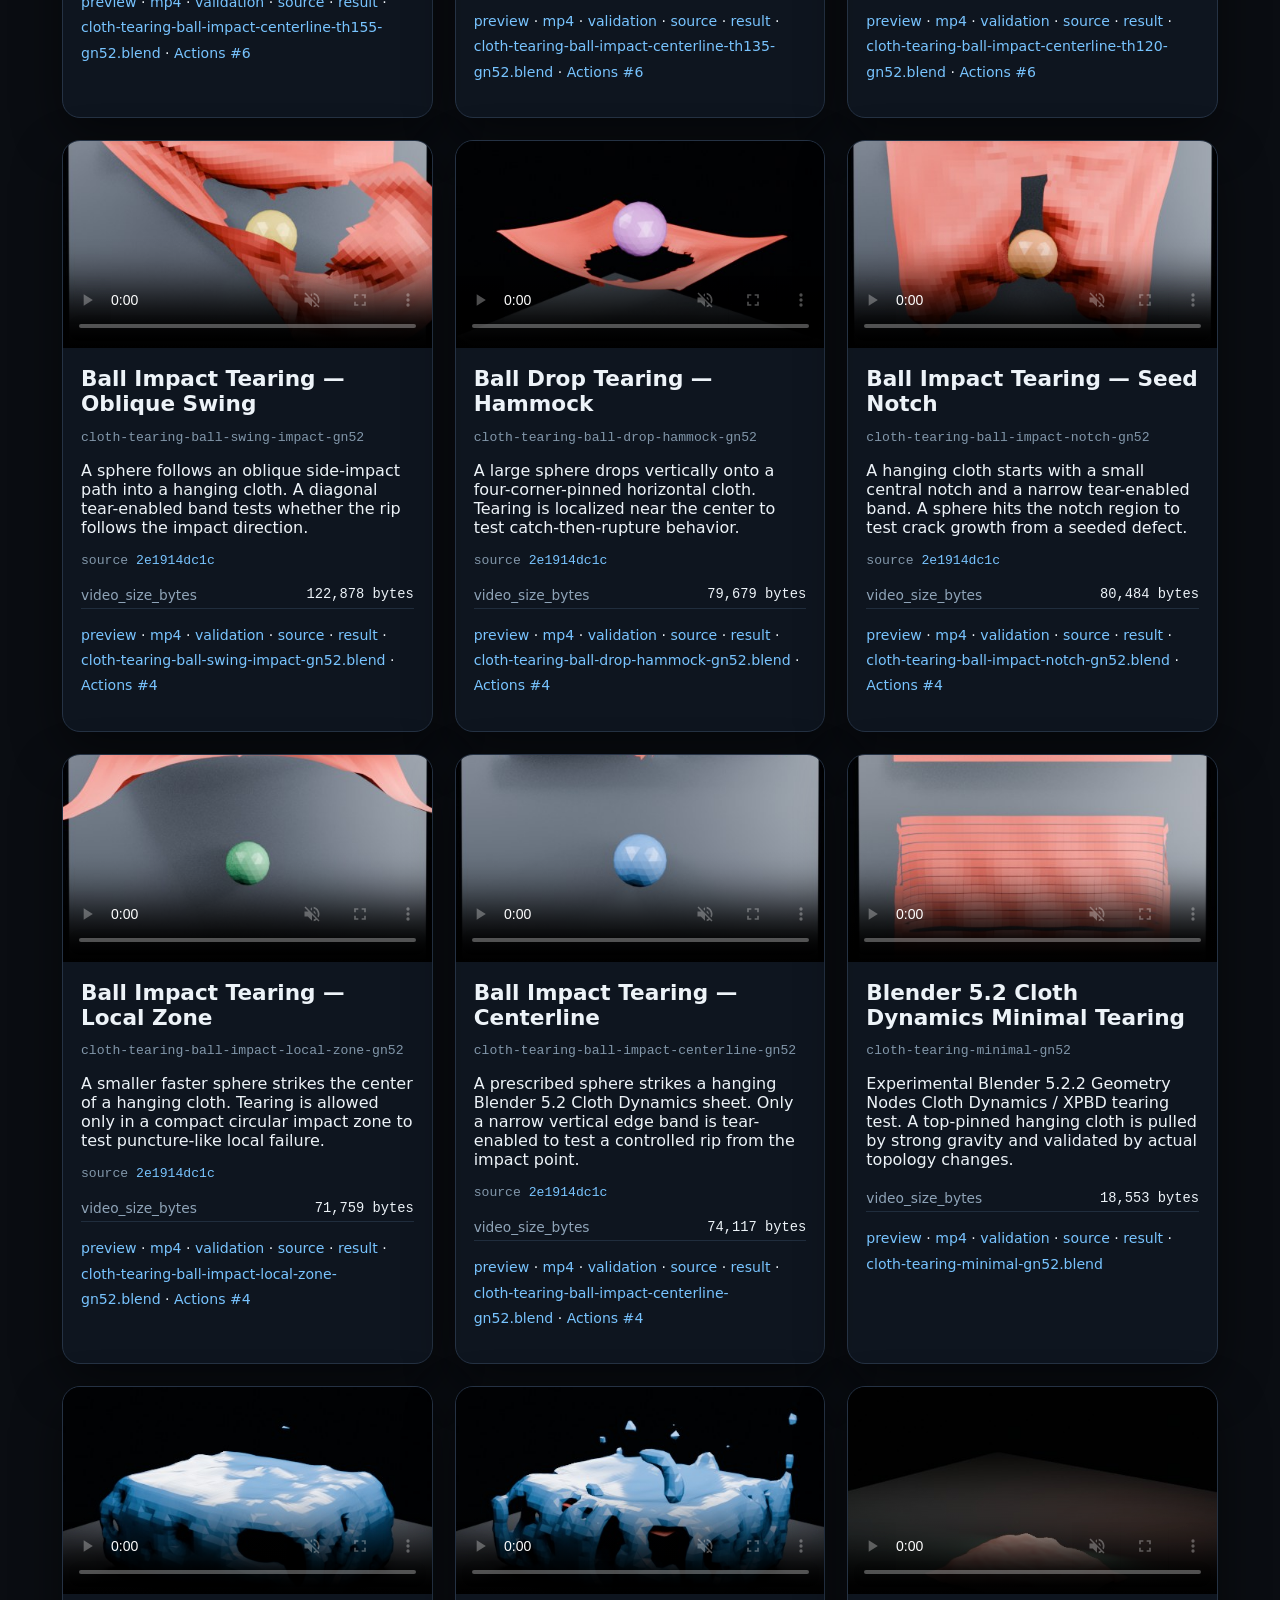
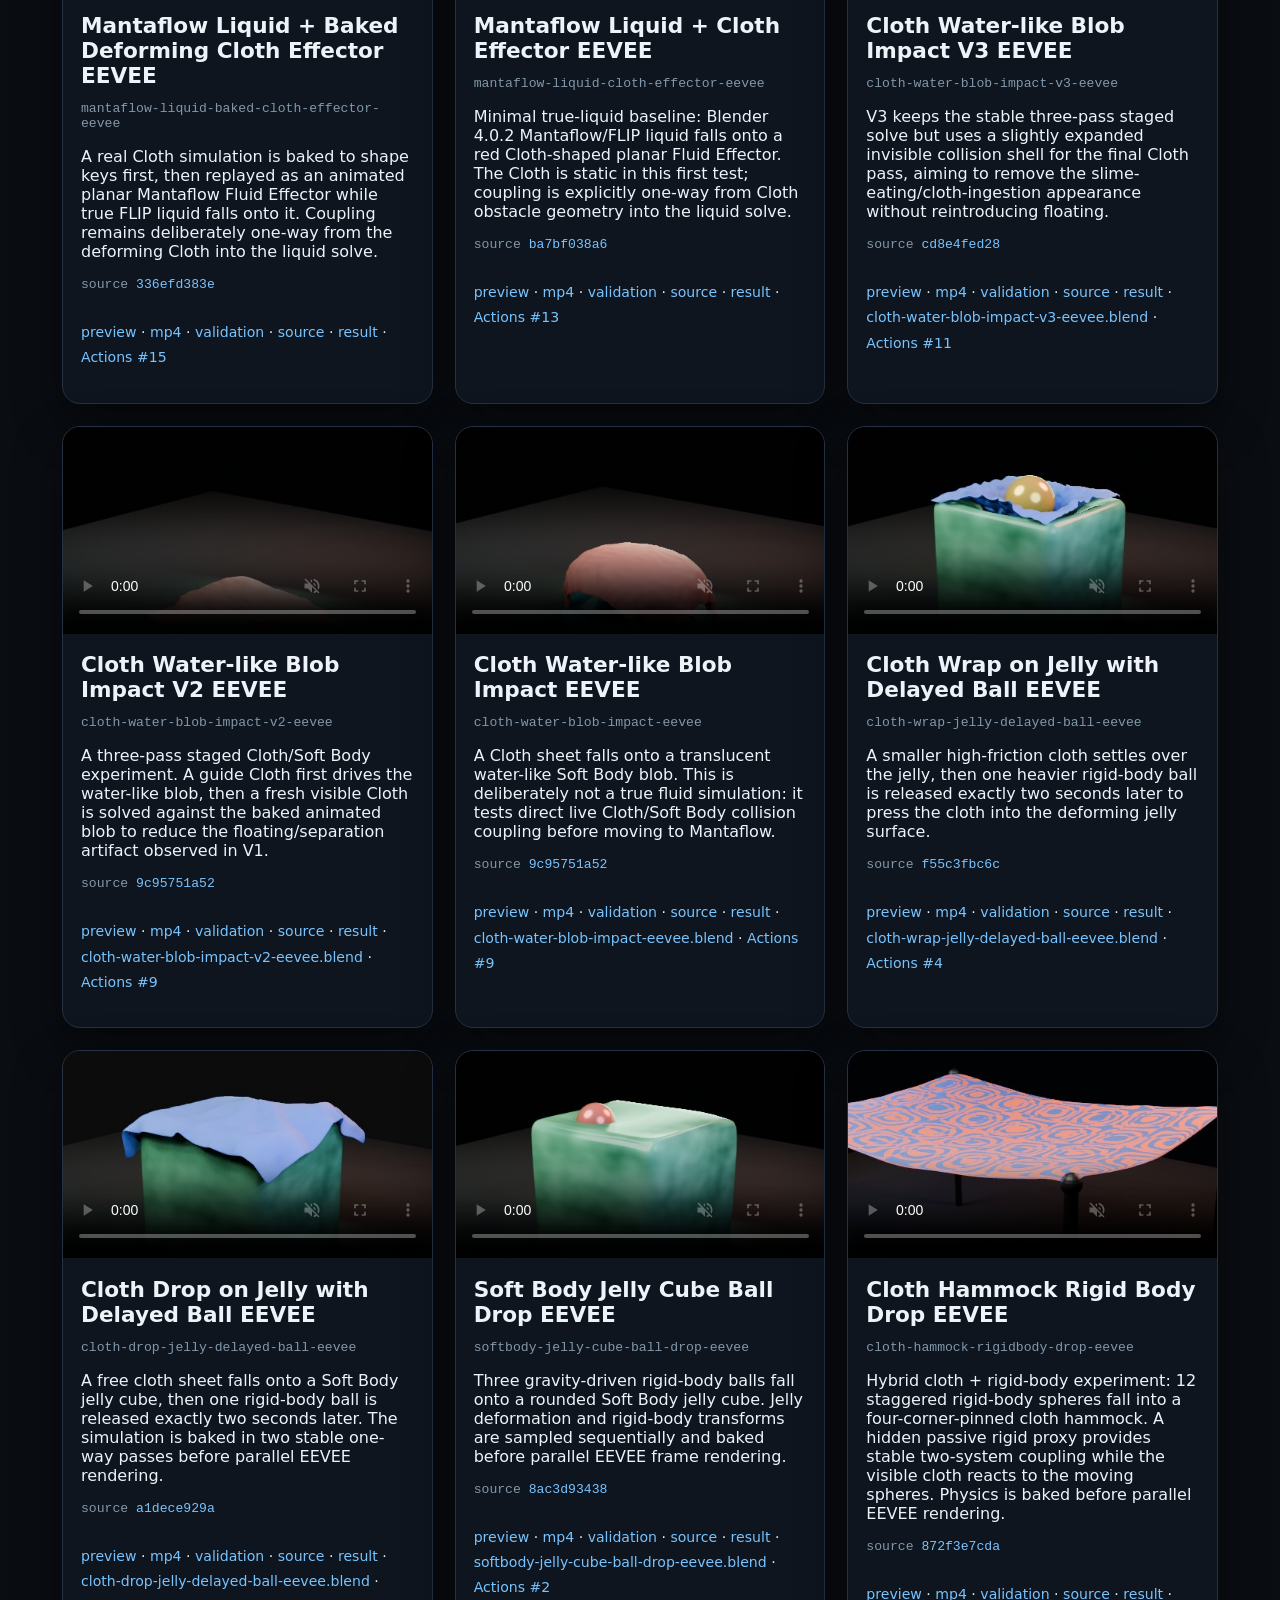
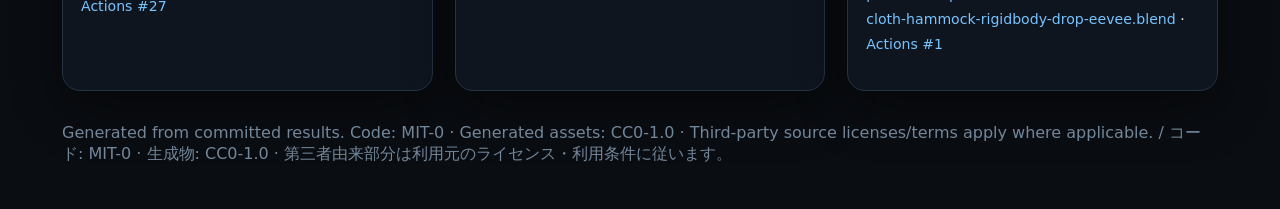
==== commit bae6d7ce: "chore: publish Pages gallery [skip ci]" ====
--- a/index.html
+++ b/index.html
@@ -39,6 +39,126 @@
 <main>
 
         <article class="card">
+          <div class="visual"><video controls muted playsinline preload="metadata" poster="results/cloth-tearing-centerline-th220-no-contact-gn52/preview.jpg"><source src="results/cloth-tearing-centerline-th220-no-contact-gn52/media.mp4" type="video/mp4"></video></div>
+          <div class="body">
+            <h2>Cloth Tearing Control — Centerline Threshold 2.20 No Contact</h2>
+            <p class="id">cloth-tearing-centerline-th220-no-contact-gn52</p>
+            <p>No-contact control for threshold 2.20. The prescribed sphere follows the same timing but stays far outside the cloth to separate intrinsic tearing from impact-triggered tearing.</p>
+            <p class="source">source <a href="https://github.com/2rwa/tmp-blender-rigid-cloth/commit/aa660ca7aa9e59dfcbe8a97bfc5ad4fe21ff0664">aa660ca7aa</a></p>
+            <table><tr><th>video_size_bytes</th><td>9,931 bytes</td></tr></table>
+            <p class="links"><a href="results/cloth-tearing-centerline-th220-no-contact-gn52/preview.jpg">preview</a> · <a href="results/cloth-tearing-centerline-th220-no-contact-gn52/media.mp4">mp4</a> · <a href="results/cloth-tearing-centerline-th220-no-contact-gn52/validation.json">validation</a> · <a href="https://github.com/2rwa/tmp-blender-rigid-cloth/tree/main/experiments52/cloth-tearing-centerline-th220-no-contact-gn52">source</a> · <a href="https://github.com/2rwa/tmp-blender-rigid-cloth/tree/main/results/cloth-tearing-centerline-th220-no-contact-gn52">result</a> · <a href="https://github.com/2rwa/tmp-blender-rigid-cloth/blob/main/results/cloth-tearing-centerline-th220-no-contact-gn52/cloth-tearing-centerline-th220-no-contact-gn52.blend">cloth-tearing-centerline-th220-no-contact-gn52.blend</a> · <a href="https://github.com/2rwa/tmp-blender-rigid-cloth/actions/runs/36463210144">Actions #8</a></p>
+          </div>
+        </article>
+        
+        <article class="card">
+          <div class="visual"><video controls muted playsinline preload="metadata" poster="results/cloth-tearing-ball-swing-impact-th220-fast-gn52/preview.jpg"><source src="results/cloth-tearing-ball-swing-impact-th220-fast-gn52/media.mp4" type="video/mp4"></video></div>
+          <div class="body">
+            <h2>Ball Swing Impact Tearing — Threshold 2.20 Fast</h2>
+            <p class="id">cloth-tearing-ball-swing-impact-th220-fast-gn52</p>
+            <p>Overnight oblique swing test at threshold 2.20 with a larger faster collider.</p>
+            <p class="source">source <a href="https://github.com/2rwa/tmp-blender-rigid-cloth/commit/aa660ca7aa9e59dfcbe8a97bfc5ad4fe21ff0664">aa660ca7aa</a></p>
+            <table><tr><th>video_size_bytes</th><td>97,853 bytes</td></tr></table>
+            <p class="links"><a href="results/cloth-tearing-ball-swing-impact-th220-fast-gn52/preview.jpg">preview</a> · <a href="results/cloth-tearing-ball-swing-impact-th220-fast-gn52/media.mp4">mp4</a> · <a href="results/cloth-tearing-ball-swing-impact-th220-fast-gn52/validation.json">validation</a> · <a href="https://github.com/2rwa/tmp-blender-rigid-cloth/tree/main/experiments52/cloth-tearing-ball-swing-impact-th220-fast-gn52">source</a> · <a href="https://github.com/2rwa/tmp-blender-rigid-cloth/tree/main/results/cloth-tearing-ball-swing-impact-th220-fast-gn52">result</a> · <a href="https://github.com/2rwa/tmp-blender-rigid-cloth/blob/main/results/cloth-tearing-ball-swing-impact-th220-fast-gn52/cloth-tearing-ball-swing-impact-th220-fast-gn52.blend">cloth-tearing-ball-swing-impact-th220-fast-gn52.blend</a> · <a href="https://github.com/2rwa/tmp-blender-rigid-cloth/actions/runs/36463210144">Actions #8</a></p>
+          </div>
+        </article>
+        
+        <article class="card">
+          <div class="visual"><video controls muted playsinline preload="metadata" poster="results/cloth-tearing-ball-drop-hammock-th220-fastball-gn52/preview.jpg"><source src="results/cloth-tearing-ball-drop-hammock-th220-fastball-gn52/media.mp4" type="video/mp4"></video></div>
+          <div class="body">
+            <h2>Ball Drop Tearing — Hammock Threshold 2.20 Fast Ball</h2>
+            <p class="id">cloth-tearing-ball-drop-hammock-th220-fastball-gn52</p>
+            <p>Overnight hammock test at threshold 2.20 with a larger fast collider.</p>
+            <p class="source">source <a href="https://github.com/2rwa/tmp-blender-rigid-cloth/commit/aa660ca7aa9e59dfcbe8a97bfc5ad4fe21ff0664">aa660ca7aa</a></p>
+            <table><tr><th>video_size_bytes</th><td>33,863 bytes</td></tr></table>
+            <p class="links"><a href="results/cloth-tearing-ball-drop-hammock-th220-fastball-gn52/preview.jpg">preview</a> · <a href="results/cloth-tearing-ball-drop-hammock-th220-fastball-gn52/media.mp4">mp4</a> · <a href="results/cloth-tearing-ball-drop-hammock-th220-fastball-gn52/validation.json">validation</a> · <a href="https://github.com/2rwa/tmp-blender-rigid-cloth/tree/main/experiments52/cloth-tearing-ball-drop-hammock-th220-fastball-gn52">source</a> · <a href="https://github.com/2rwa/tmp-blender-rigid-cloth/tree/main/results/cloth-tearing-ball-drop-hammock-th220-fastball-gn52">result</a> · <a href="https://github.com/2rwa/tmp-blender-rigid-cloth/blob/main/results/cloth-tearing-ball-drop-hammock-th220-fastball-gn52/cloth-tearing-ball-drop-hammock-th220-fastball-gn52.blend">cloth-tearing-ball-drop-hammock-th220-fastball-gn52.blend</a> · <a href="https://github.com/2rwa/tmp-blender-rigid-cloth/actions/runs/36463210144">Actions #8</a></p>
+          </div>
+        </article>
+        
+        <article class="card">
+          <div class="visual"><video controls muted playsinline preload="metadata" poster="results/cloth-tearing-ball-impact-local-zone-th220-gn52/preview.jpg"><source src="results/cloth-tearing-ball-impact-local-zone-th220-gn52/media.mp4" type="video/mp4"></video></div>
+          <div class="body">
+            <h2>Ball Impact Tearing — Local Zone Threshold 2.20</h2>
+            <p class="id">cloth-tearing-ball-impact-local-zone-th220-gn52</p>
+            <p>Overnight local-zone test at threshold 2.20.</p>
+            <p class="source">source <a href="https://github.com/2rwa/tmp-blender-rigid-cloth/commit/aa660ca7aa9e59dfcbe8a97bfc5ad4fe21ff0664">aa660ca7aa</a></p>
+            <table><tr><th>video_size_bytes</th><td>72,130 bytes</td></tr></table>
+            <p class="links"><a href="results/cloth-tearing-ball-impact-local-zone-th220-gn52/preview.jpg">preview</a> · <a href="results/cloth-tearing-ball-impact-local-zone-th220-gn52/media.mp4">mp4</a> · <a href="results/cloth-tearing-ball-impact-local-zone-th220-gn52/validation.json">validation</a> · <a href="https://github.com/2rwa/tmp-blender-rigid-cloth/tree/main/experiments52/cloth-tearing-ball-impact-local-zone-th220-gn52">source</a> · <a href="https://github.com/2rwa/tmp-blender-rigid-cloth/tree/main/results/cloth-tearing-ball-impact-local-zone-th220-gn52">result</a> · <a href="https://github.com/2rwa/tmp-blender-rigid-cloth/blob/main/results/cloth-tearing-ball-impact-local-zone-th220-gn52/cloth-tearing-ball-impact-local-zone-th220-gn52.blend">cloth-tearing-ball-impact-local-zone-th220-gn52.blend</a> · <a href="https://github.com/2rwa/tmp-blender-rigid-cloth/actions/runs/36463210144">Actions #8</a></p>
+          </div>
+        </article>
+        
+        <article class="card">
+          <div class="visual"><video controls muted playsinline preload="metadata" poster="results/cloth-tearing-ball-impact-notch-th220-gn52/preview.jpg"><source src="results/cloth-tearing-ball-impact-notch-th220-gn52/media.mp4" type="video/mp4"></video></div>
+          <div class="body">
+            <h2>Ball Impact Tearing — Seed Notch Threshold 2.20</h2>
+            <p class="id">cloth-tearing-ball-impact-notch-th220-gn52</p>
+            <p>Overnight seed-notch test at threshold 2.20.</p>
+            <p class="source">source <a href="https://github.com/2rwa/tmp-blender-rigid-cloth/commit/aa660ca7aa9e59dfcbe8a97bfc5ad4fe21ff0664">aa660ca7aa</a></p>
+            <table><tr><th>video_size_bytes</th><td>80,404 bytes</td></tr></table>
+            <p class="links"><a href="results/cloth-tearing-ball-impact-notch-th220-gn52/preview.jpg">preview</a> · <a href="results/cloth-tearing-ball-impact-notch-th220-gn52/media.mp4">mp4</a> · <a href="results/cloth-tearing-ball-impact-notch-th220-gn52/validation.json">validation</a> · <a href="https://github.com/2rwa/tmp-blender-rigid-cloth/tree/main/experiments52/cloth-tearing-ball-impact-notch-th220-gn52">source</a> · <a href="https://github.com/2rwa/tmp-blender-rigid-cloth/tree/main/results/cloth-tearing-ball-impact-notch-th220-gn52">result</a> · <a href="https://github.com/2rwa/tmp-blender-rigid-cloth/blob/main/results/cloth-tearing-ball-impact-notch-th220-gn52/cloth-tearing-ball-impact-notch-th220-gn52.blend">cloth-tearing-ball-impact-notch-th220-gn52.blend</a> · <a href="https://github.com/2rwa/tmp-blender-rigid-cloth/actions/runs/36463210144">Actions #8</a></p>
+          </div>
+        </article>
+        
+        <article class="card">
+          <div class="visual"><video controls muted playsinline preload="metadata" poster="results/cloth-tearing-ball-impact-centerline-th500-gn52/preview.jpg"><source src="results/cloth-tearing-ball-impact-centerline-th500-gn52/media.mp4" type="video/mp4"></video></div>
+          <div class="body">
+            <h2>Ball Impact Tearing — Centerline Threshold 5.00</h2>
+            <p class="id">cloth-tearing-ball-impact-centerline-th500-gn52</p>
+            <p>Overnight centerline threshold sweep at 5.00.</p>
+            <p class="source">source <a href="https://github.com/2rwa/tmp-blender-rigid-cloth/commit/aa660ca7aa9e59dfcbe8a97bfc5ad4fe21ff0664">aa660ca7aa</a></p>
+            <table><tr><th>video_size_bytes</th><td>78,082 bytes</td></tr></table>
+            <p class="links"><a href="results/cloth-tearing-ball-impact-centerline-th500-gn52/preview.jpg">preview</a> · <a href="results/cloth-tearing-ball-impact-centerline-th500-gn52/media.mp4">mp4</a> · <a href="results/cloth-tearing-ball-impact-centerline-th500-gn52/validation.json">validation</a> · <a href="https://github.com/2rwa/tmp-blender-rigid-cloth/tree/main/experiments52/cloth-tearing-ball-impact-centerline-th500-gn52">source</a> · <a href="https://github.com/2rwa/tmp-blender-rigid-cloth/tree/main/results/cloth-tearing-ball-impact-centerline-th500-gn52">result</a> · <a href="https://github.com/2rwa/tmp-blender-rigid-cloth/blob/main/results/cloth-tearing-ball-impact-centerline-th500-gn52/cloth-tearing-ball-impact-centerline-th500-gn52.blend">cloth-tearing-ball-impact-centerline-th500-gn52.blend</a> · <a href="https://github.com/2rwa/tmp-blender-rigid-cloth/actions/runs/36463210144">Actions #8</a></p>
+          </div>
+        </article>
+        
+        <article class="card">
+          <div class="visual"><video controls muted playsinline preload="metadata" poster="results/cloth-tearing-ball-impact-centerline-th360-gn52/preview.jpg"><source src="results/cloth-tearing-ball-impact-centerline-th360-gn52/media.mp4" type="video/mp4"></video></div>
+          <div class="body">
+            <h2>Ball Impact Tearing — Centerline Threshold 3.60</h2>
+            <p class="id">cloth-tearing-ball-impact-centerline-th360-gn52</p>
+            <p>Overnight centerline threshold sweep at 3.60.</p>
+            <p class="source">source <a href="https://github.com/2rwa/tmp-blender-rigid-cloth/commit/aa660ca7aa9e59dfcbe8a97bfc5ad4fe21ff0664">aa660ca7aa</a></p>
+            <table><tr><th>video_size_bytes</th><td>78,082 bytes</td></tr></table>
+            <p class="links"><a href="results/cloth-tearing-ball-impact-centerline-th360-gn52/preview.jpg">preview</a> · <a href="results/cloth-tearing-ball-impact-centerline-th360-gn52/media.mp4">mp4</a> · <a href="results/cloth-tearing-ball-impact-centerline-th360-gn52/validation.json">validation</a> · <a href="https://github.com/2rwa/tmp-blender-rigid-cloth/tree/main/experiments52/cloth-tearing-ball-impact-centerline-th360-gn52">source</a> · <a href="https://github.com/2rwa/tmp-blender-rigid-cloth/tree/main/results/cloth-tearing-ball-impact-centerline-th360-gn52">result</a> · <a href="https://github.com/2rwa/tmp-blender-rigid-cloth/blob/main/results/cloth-tearing-ball-impact-centerline-th360-gn52/cloth-tearing-ball-impact-centerline-th360-gn52.blend">cloth-tearing-ball-impact-centerline-th360-gn52.blend</a> · <a href="https://github.com/2rwa/tmp-blender-rigid-cloth/actions/runs/36463210144">Actions #8</a></p>
+          </div>
+        </article>
+        
+        <article class="card">
+          <div class="visual"><video controls muted playsinline preload="metadata" poster="results/cloth-tearing-ball-impact-centerline-th280-gn52/preview.jpg"><source src="results/cloth-tearing-ball-impact-centerline-th280-gn52/media.mp4" type="video/mp4"></video></div>
+          <div class="body">
+            <h2>Ball Impact Tearing — Centerline Threshold 2.80</h2>
+            <p class="id">cloth-tearing-ball-impact-centerline-th280-gn52</p>
+            <p>Overnight centerline threshold sweep at 2.80.</p>
+            <p class="source">source <a href="https://github.com/2rwa/tmp-blender-rigid-cloth/commit/aa660ca7aa9e59dfcbe8a97bfc5ad4fe21ff0664">aa660ca7aa</a></p>
+            <table><tr><th>video_size_bytes</th><td>78,125 bytes</td></tr></table>
+            <p class="links"><a href="results/cloth-tearing-ball-impact-centerline-th280-gn52/preview.jpg">preview</a> · <a href="results/cloth-tearing-ball-impact-centerline-th280-gn52/media.mp4">mp4</a> · <a href="results/cloth-tearing-ball-impact-centerline-th280-gn52/validation.json">validation</a> · <a href="https://github.com/2rwa/tmp-blender-rigid-cloth/tree/main/experiments52/cloth-tearing-ball-impact-centerline-th280-gn52">source</a> · <a href="https://github.com/2rwa/tmp-blender-rigid-cloth/tree/main/results/cloth-tearing-ball-impact-centerline-th280-gn52">result</a> · <a href="https://github.com/2rwa/tmp-blender-rigid-cloth/blob/main/results/cloth-tearing-ball-impact-centerline-th280-gn52/cloth-tearing-ball-impact-centerline-th280-gn52.blend">cloth-tearing-ball-impact-centerline-th280-gn52.blend</a> · <a href="https://github.com/2rwa/tmp-blender-rigid-cloth/actions/runs/36463210144">Actions #8</a></p>
+          </div>
+        </article>
+        
+        <article class="card">
+          <div class="visual"><video controls muted playsinline preload="metadata" poster="results/cloth-tearing-ball-impact-centerline-th220-gn52/preview.jpg"><source src="results/cloth-tearing-ball-impact-centerline-th220-gn52/media.mp4" type="video/mp4"></video></div>
+          <div class="body">
+            <h2>Ball Impact Tearing — Centerline Threshold 2.20</h2>
+            <p class="id">cloth-tearing-ball-impact-centerline-th220-gn52</p>
+            <p>Overnight centerline threshold sweep at 2.20.</p>
+            <p class="source">source <a href="https://github.com/2rwa/tmp-blender-rigid-cloth/commit/aa660ca7aa9e59dfcbe8a97bfc5ad4fe21ff0664">aa660ca7aa</a></p>
+            <table><tr><th>video_size_bytes</th><td>78,125 bytes</td></tr></table>
+            <p class="links"><a href="results/cloth-tearing-ball-impact-centerline-th220-gn52/preview.jpg">preview</a> · <a href="results/cloth-tearing-ball-impact-centerline-th220-gn52/media.mp4">mp4</a> · <a href="results/cloth-tearing-ball-impact-centerline-th220-gn52/validation.json">validation</a> · <a href="https://github.com/2rwa/tmp-blender-rigid-cloth/tree/main/experiments52/cloth-tearing-ball-impact-centerline-th220-gn52">source</a> · <a href="https://github.com/2rwa/tmp-blender-rigid-cloth/tree/main/results/cloth-tearing-ball-impact-centerline-th220-gn52">result</a> · <a href="https://github.com/2rwa/tmp-blender-rigid-cloth/blob/main/results/cloth-tearing-ball-impact-centerline-th220-gn52/cloth-tearing-ball-impact-centerline-th220-gn52.blend">cloth-tearing-ball-impact-centerline-th220-gn52.blend</a> · <a href="https://github.com/2rwa/tmp-blender-rigid-cloth/actions/runs/36463210144">Actions #8</a></p>
+          </div>
+        </article>
+        
+        <article class="card">
+          <div class="visual"><video controls muted playsinline preload="metadata" poster="results/cloth-tearing-ball-impact-centerline-th180-gn52/preview.jpg"><source src="results/cloth-tearing-ball-impact-centerline-th180-gn52/media.mp4" type="video/mp4"></video></div>
+          <div class="body">
+            <h2>Ball Impact Tearing — Centerline Threshold 1.80</h2>
+            <p class="id">cloth-tearing-ball-impact-centerline-th180-gn52</p>
+            <p>Overnight centerline threshold sweep at 1.80.</p>
+            <p class="source">source <a href="https://github.com/2rwa/tmp-blender-rigid-cloth/commit/aa660ca7aa9e59dfcbe8a97bfc5ad4fe21ff0664">aa660ca7aa</a></p>
+            <table><tr><th>video_size_bytes</th><td>81,141 bytes</td></tr></table>
+            <p class="links"><a href="results/cloth-tearing-ball-impact-centerline-th180-gn52/preview.jpg">preview</a> · <a href="results/cloth-tearing-ball-impact-centerline-th180-gn52/media.mp4">mp4</a> · <a href="results/cloth-tearing-ball-impact-centerline-th180-gn52/validation.json">validation</a> · <a href="https://github.com/2rwa/tmp-blender-rigid-cloth/tree/main/experiments52/cloth-tearing-ball-impact-centerline-th180-gn52">source</a> · <a href="https://github.com/2rwa/tmp-blender-rigid-cloth/tree/main/results/cloth-tearing-ball-impact-centerline-th180-gn52">result</a> · <a href="https://github.com/2rwa/tmp-blender-rigid-cloth/blob/main/results/cloth-tearing-ball-impact-centerline-th180-gn52/cloth-tearing-ball-impact-centerline-th180-gn52.blend">cloth-tearing-ball-impact-centerline-th180-gn52.blend</a> · <a href="https://github.com/2rwa/tmp-blender-rigid-cloth/actions/runs/36463210144">Actions #8</a></p>
+          </div>
+        </article>
+        
+        <article class="card">
           <div class="visual"><video controls muted playsinline preload="metadata" poster="results/cloth-tearing-ball-drop-hammock-th160-fastball-gn52/preview.jpg"><source src="results/cloth-tearing-ball-drop-hammock-th160-fastball-gn52/media.mp4" type="video/mp4"></video></div>
           <div class="body">
             <h2>Ball Drop Tearing — Hammock Threshold 1.60 Fast Ball</h2>
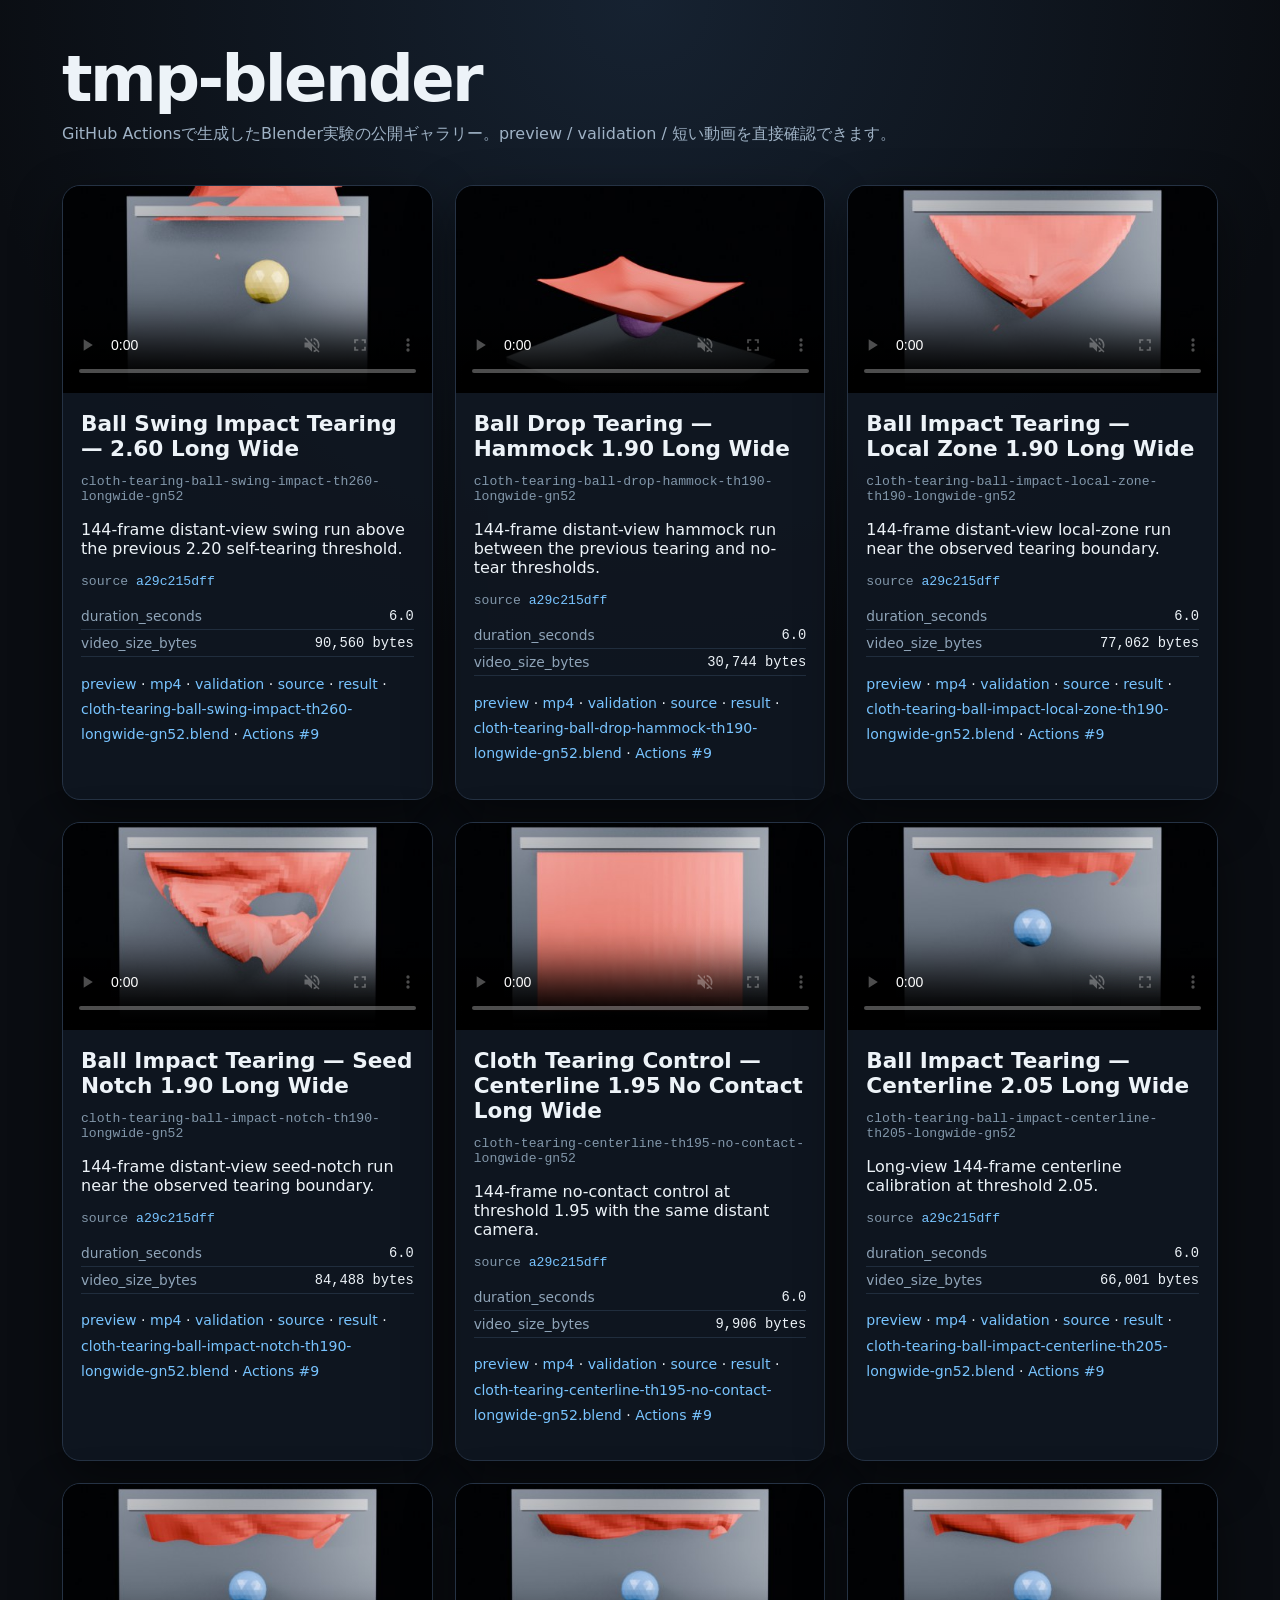
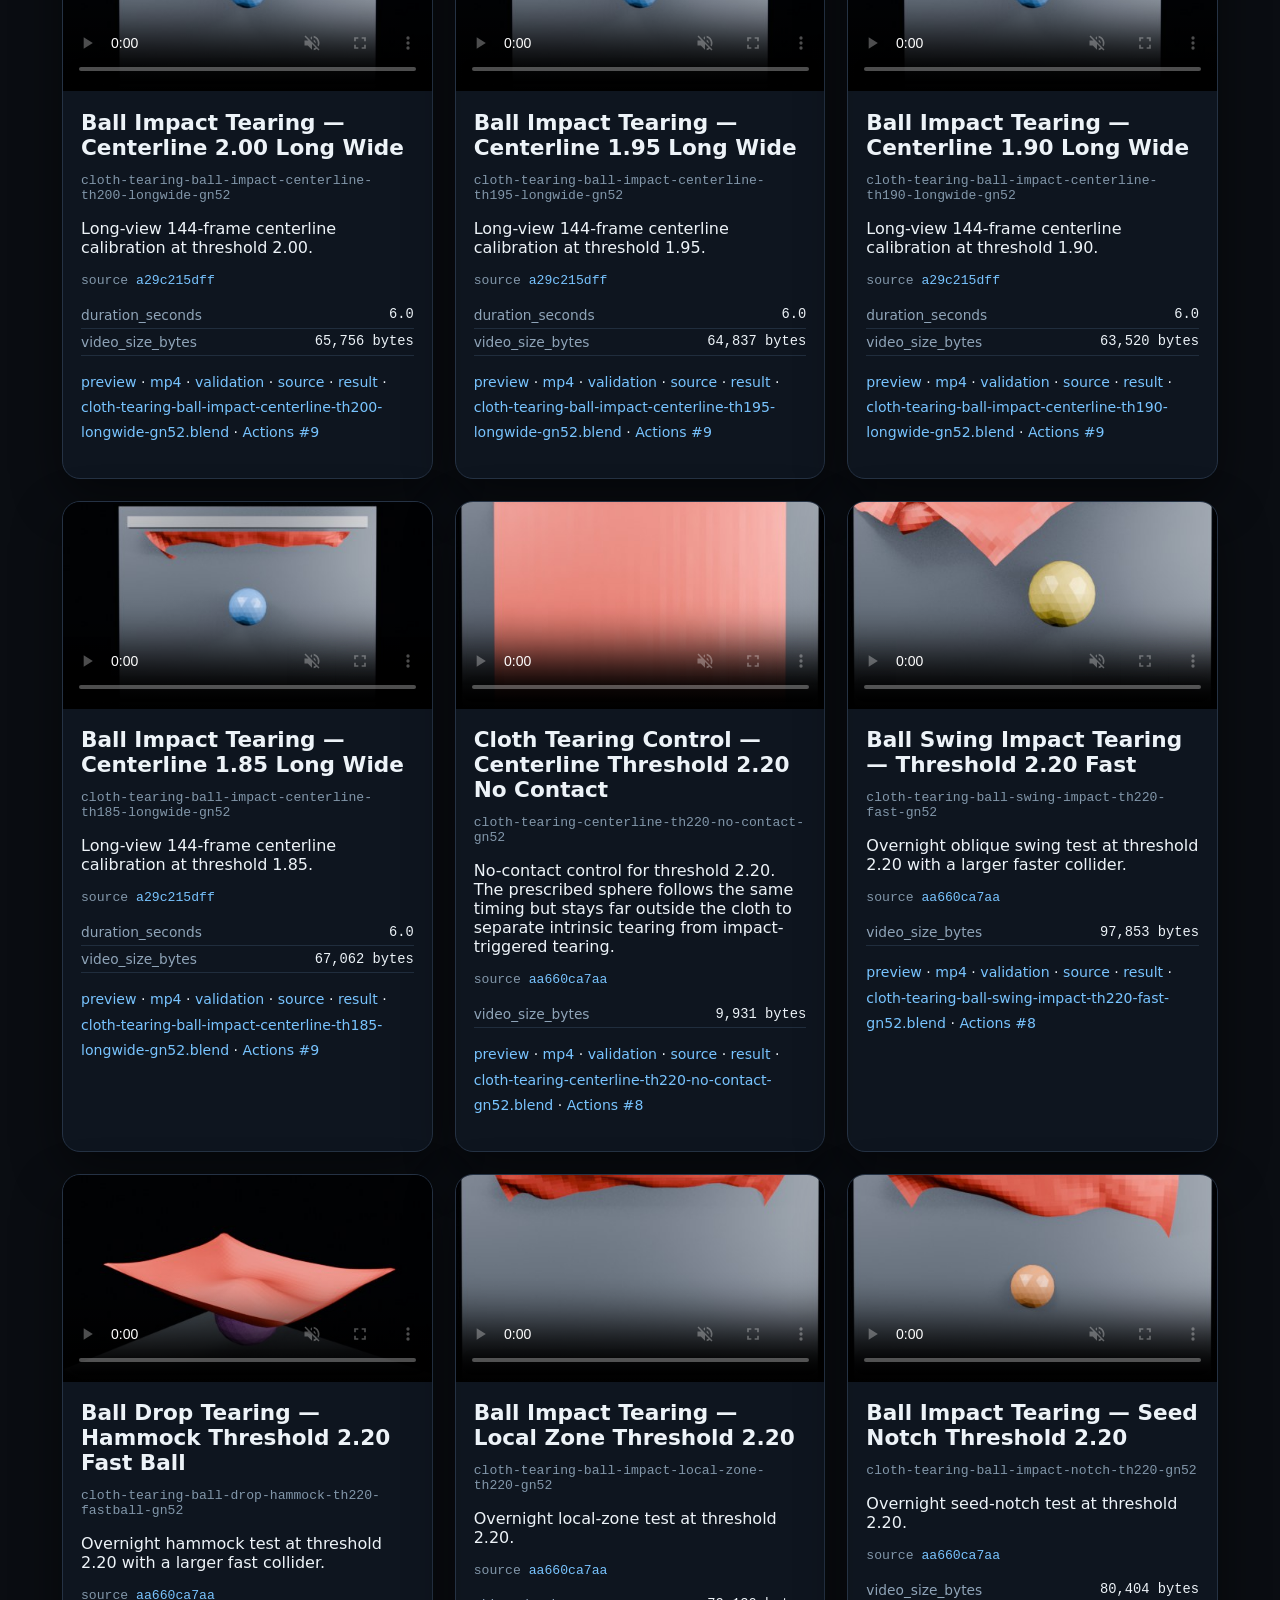
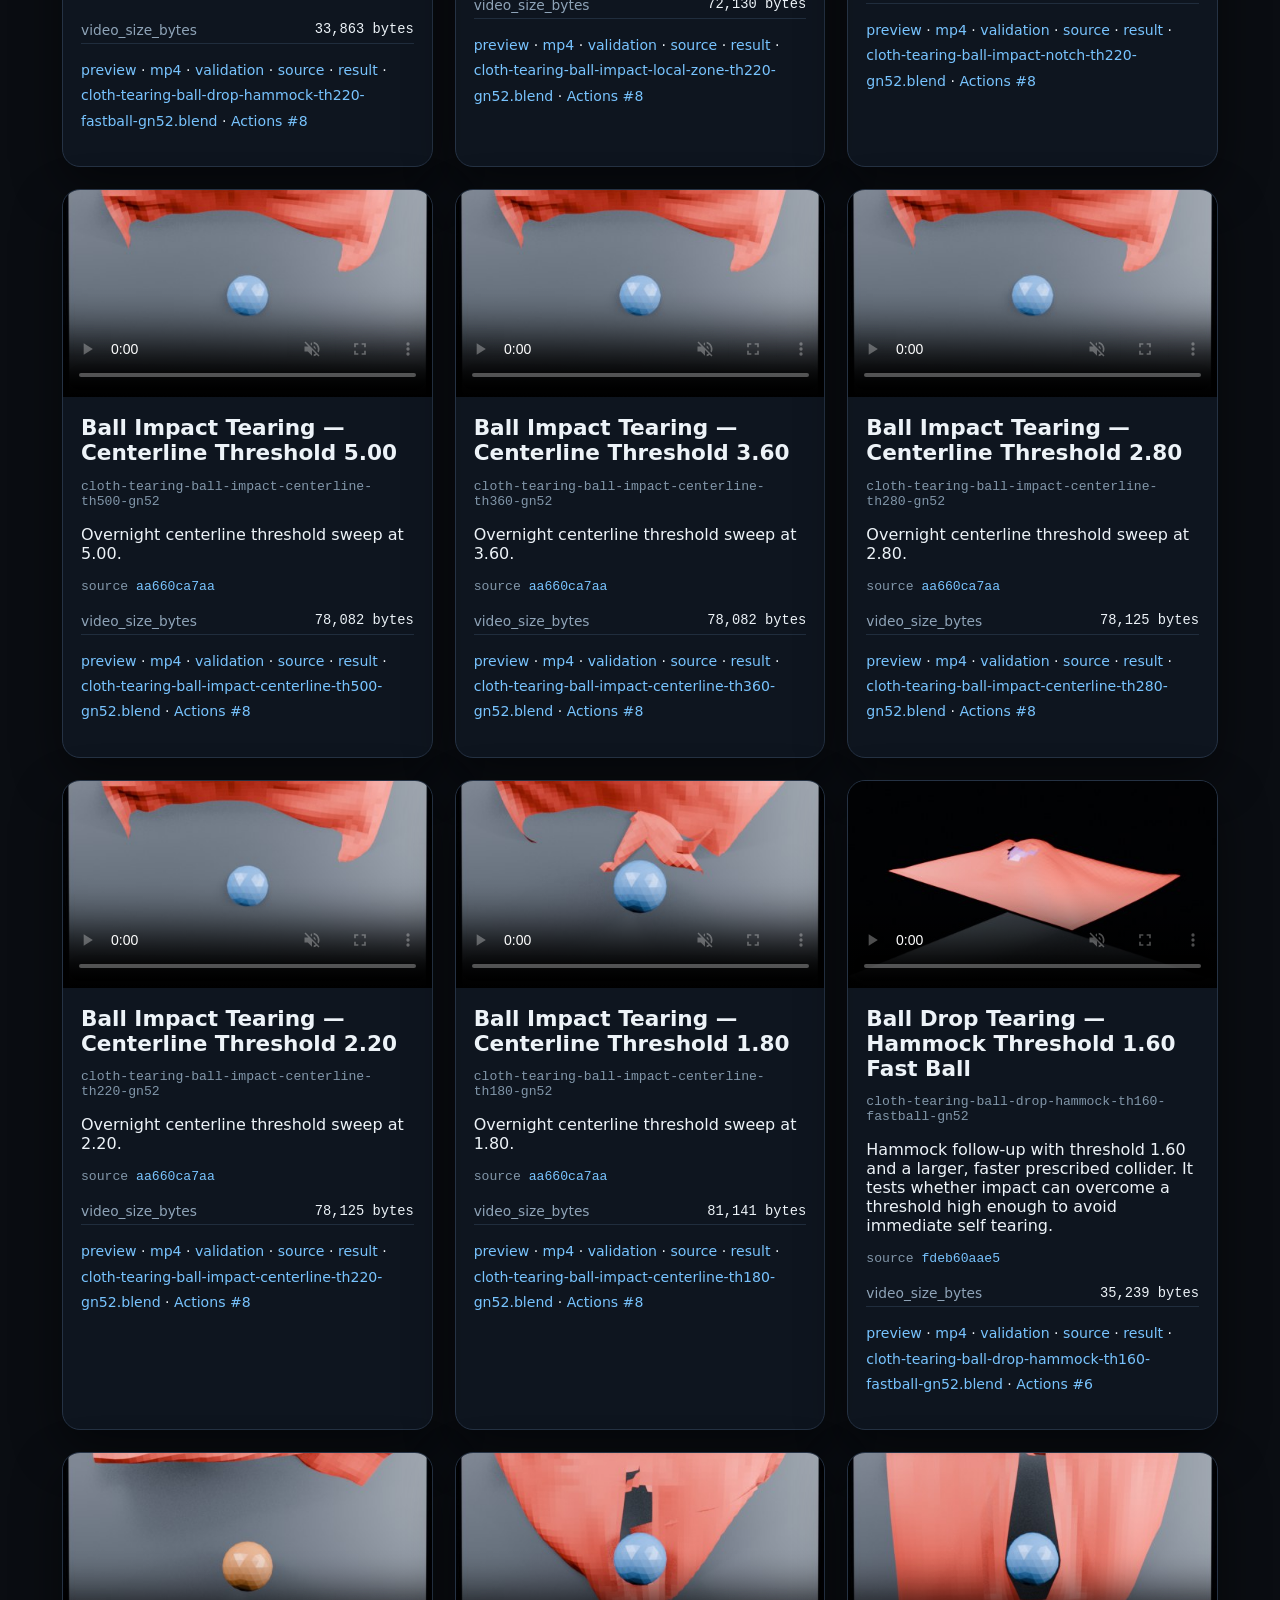
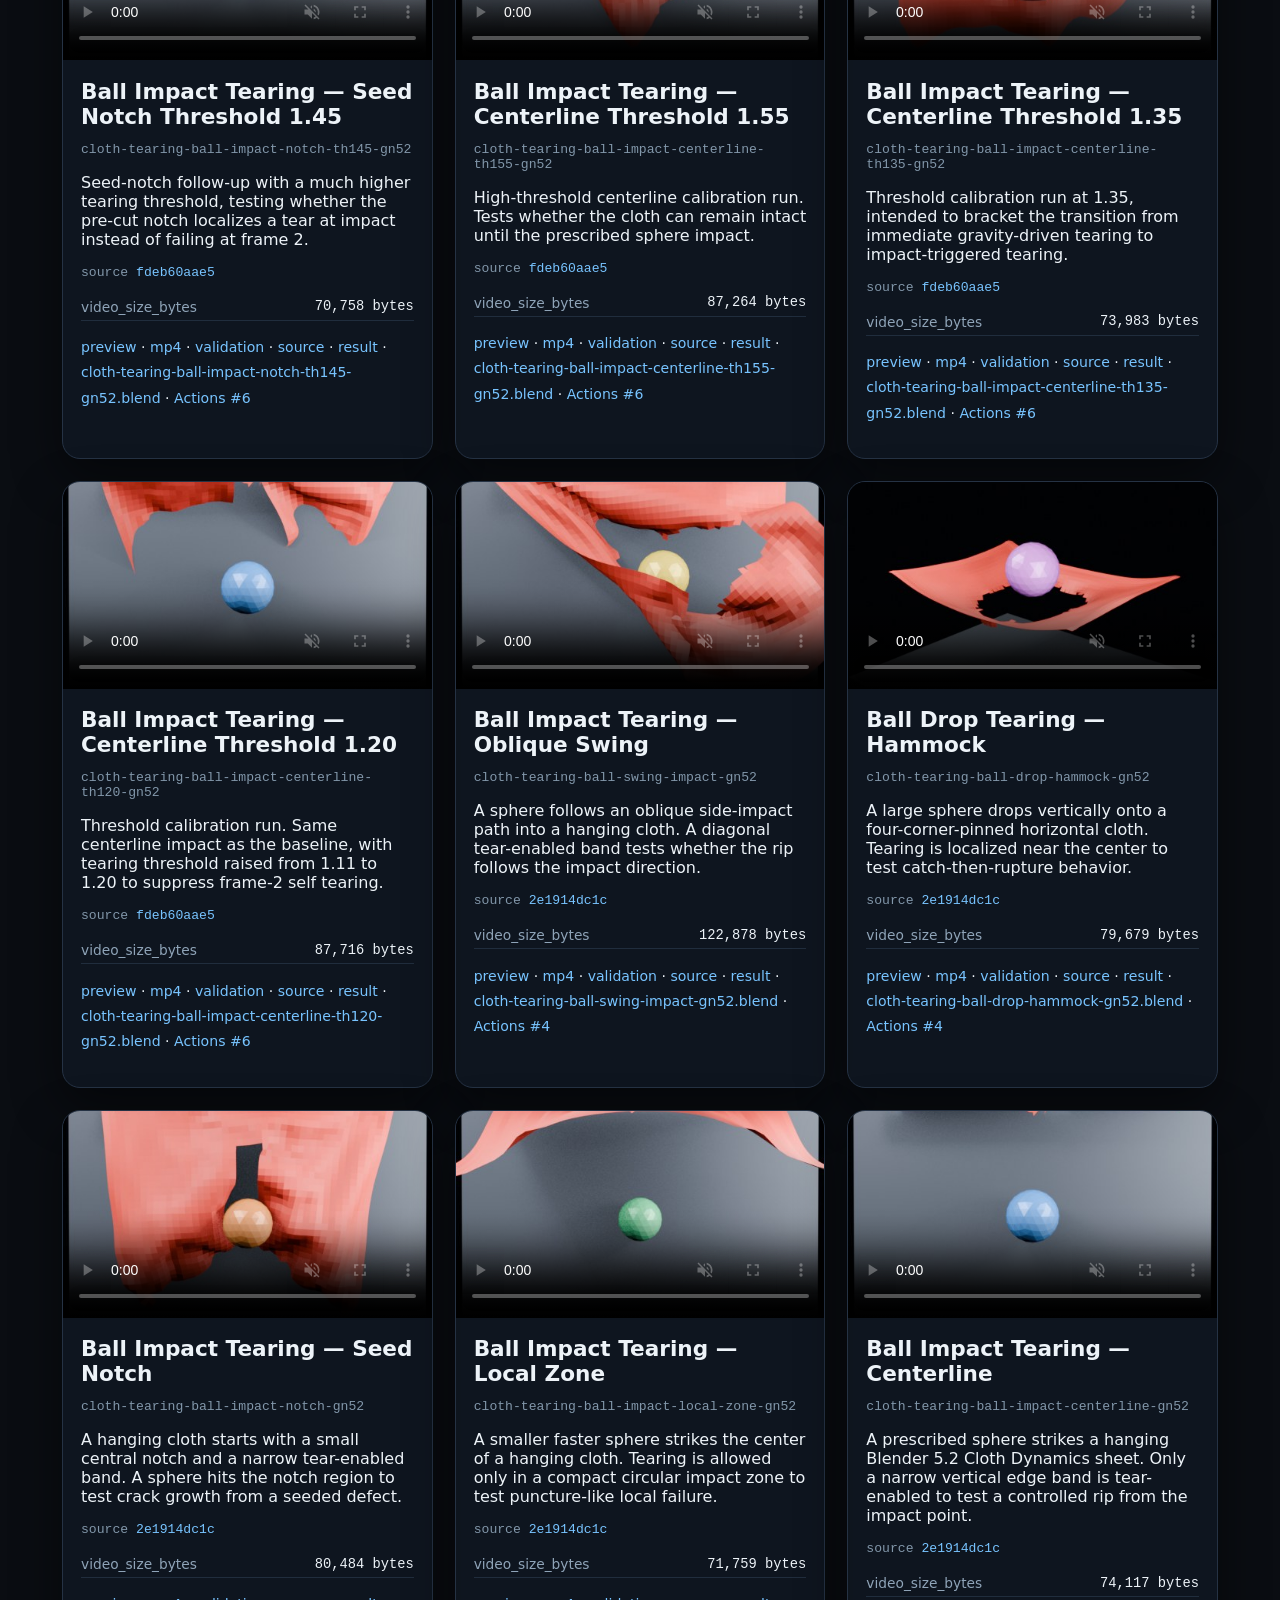
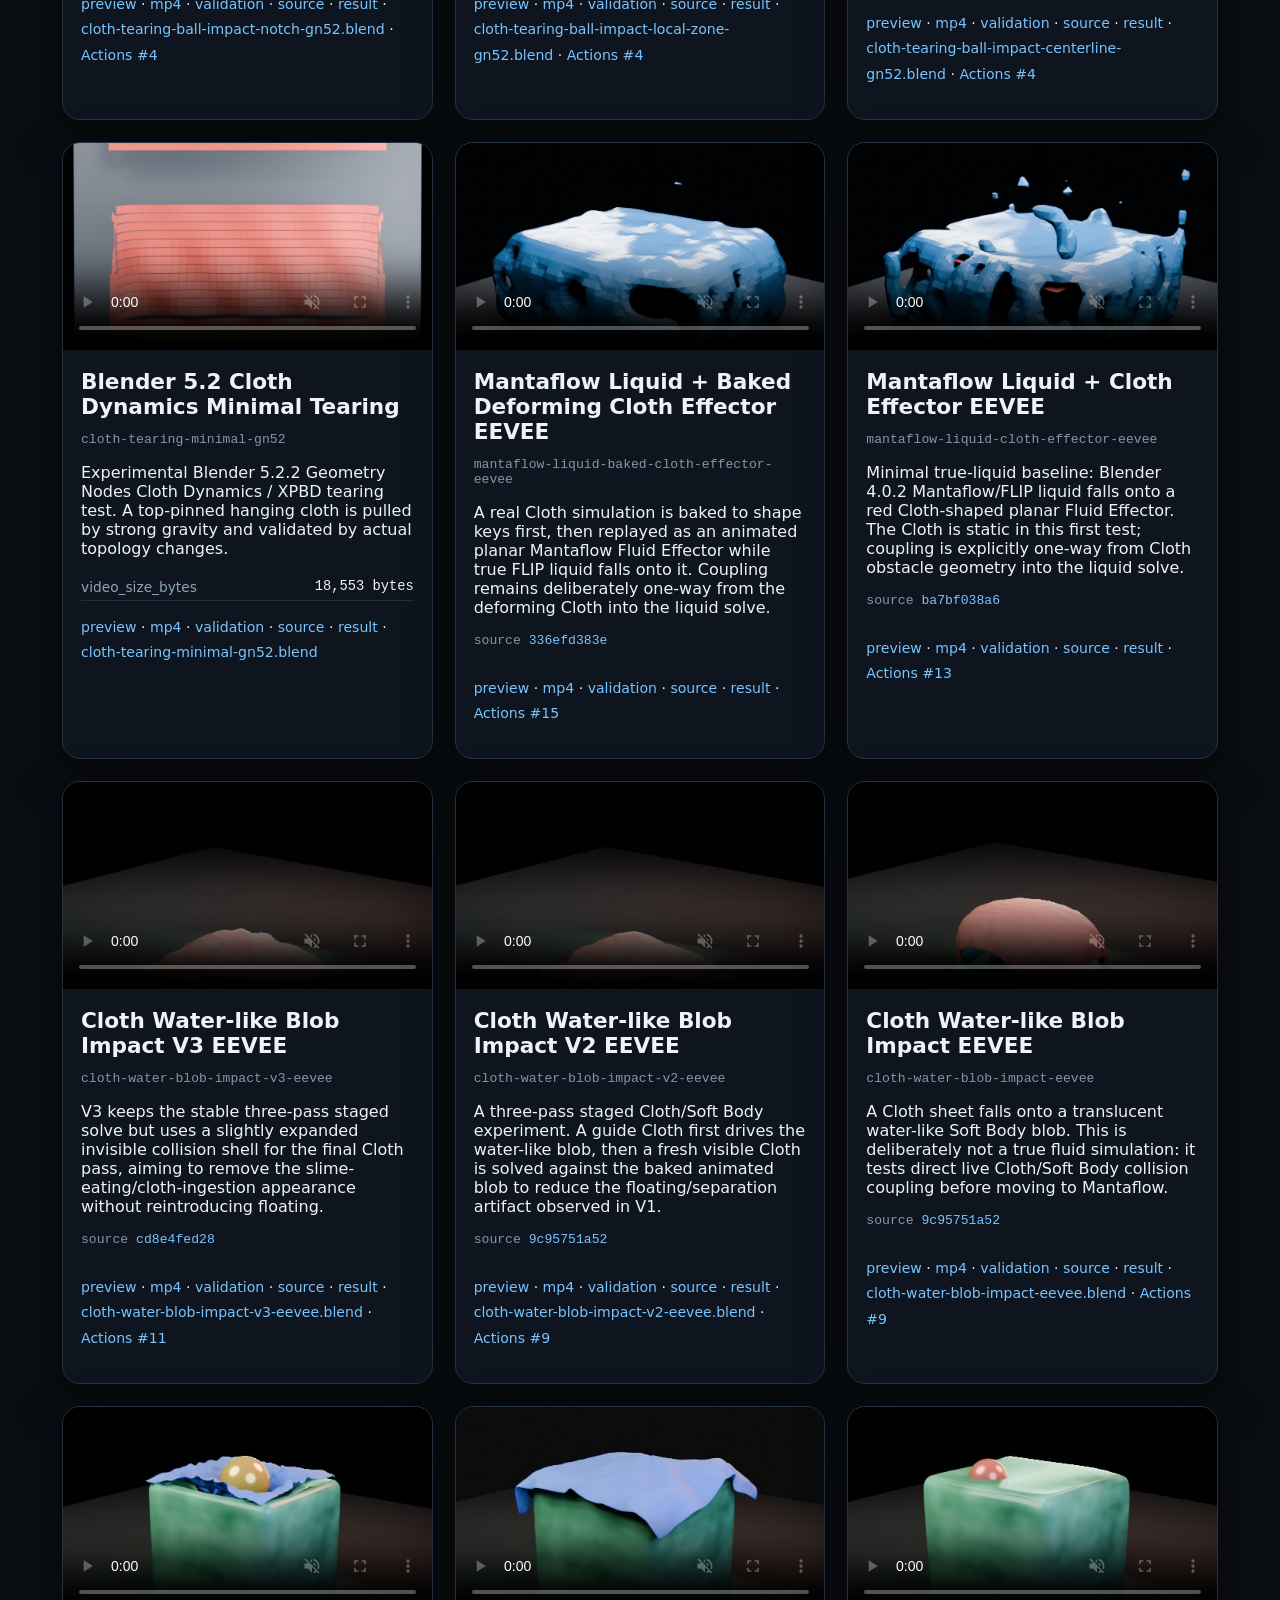
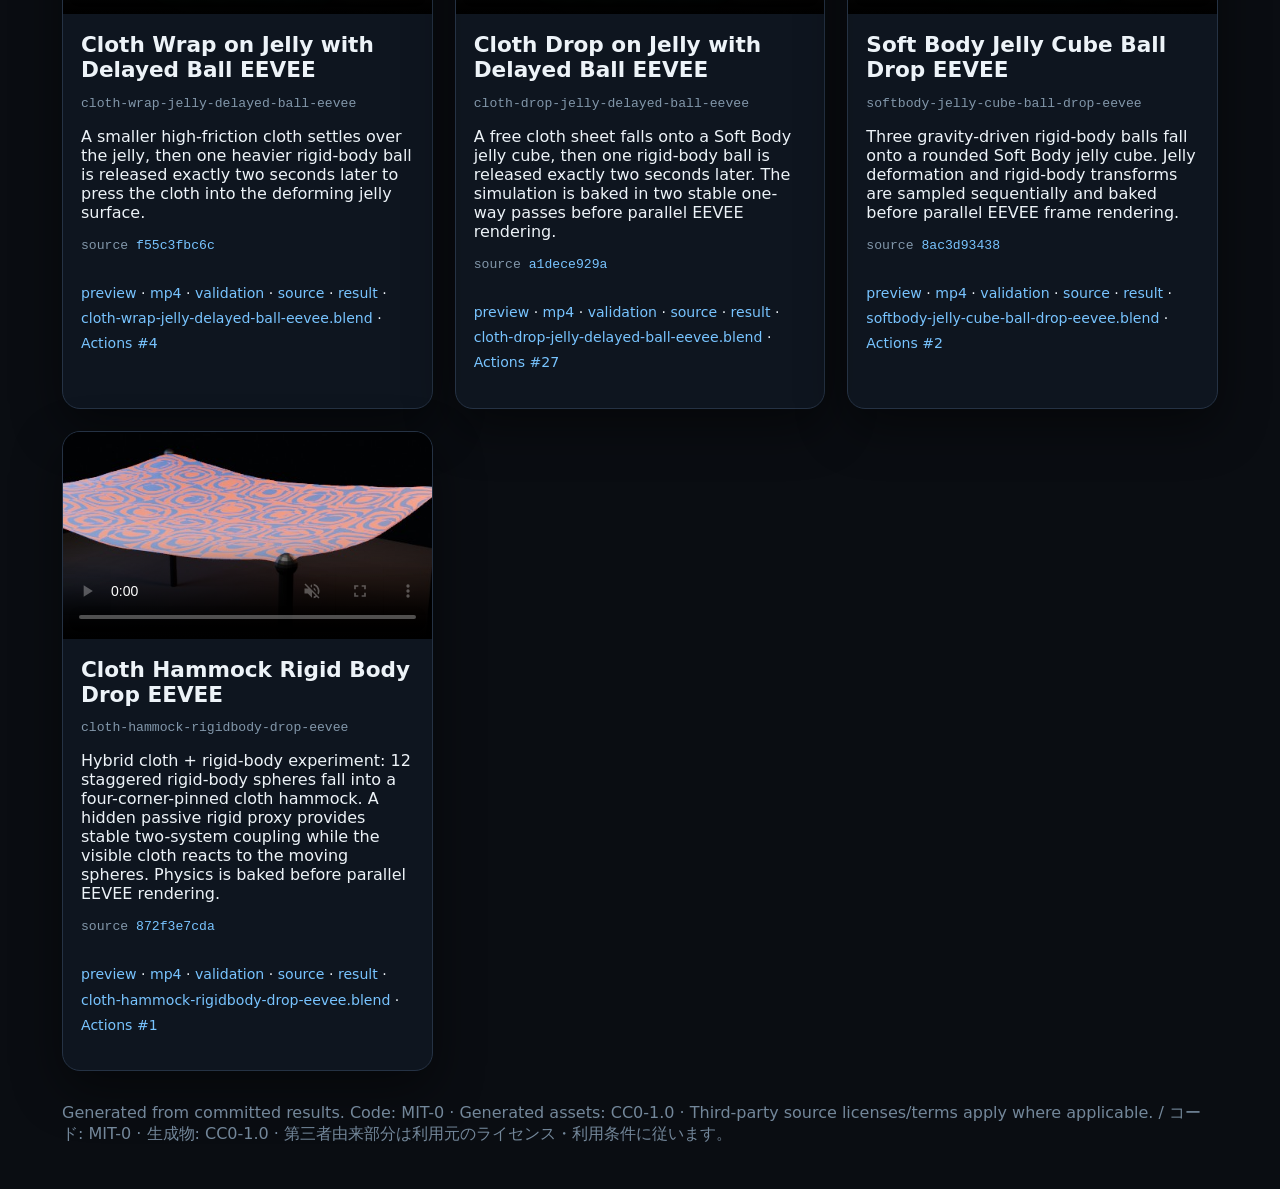
==== commit 53d9e02f: "chore: publish Pages gallery [skip ci]" ====
--- a/index.html
+++ b/index.html
@@ -39,6 +39,126 @@
 <main>
 
         <article class="card">
+          <div class="visual"><video controls muted playsinline preload="metadata" poster="results/cloth-tearing-ball-swing-impact-th260-longwide-gn52/preview.jpg"><source src="results/cloth-tearing-ball-swing-impact-th260-longwide-gn52/media.mp4" type="video/mp4"></video></div>
+          <div class="body">
+            <h2>Ball Swing Impact Tearing — 2.60 Long Wide</h2>
+            <p class="id">cloth-tearing-ball-swing-impact-th260-longwide-gn52</p>
+            <p>144-frame distant-view swing run above the previous 2.20 self-tearing threshold.</p>
+            <p class="source">source <a href="https://github.com/2rwa/tmp-blender-rigid-cloth/commit/a29c215dff6b583e39bb58439cacff79a00d6bdb">a29c215dff</a></p>
+            <table><tr><th>duration_seconds</th><td>6.0</td></tr><tr><th>video_size_bytes</th><td>90,560 bytes</td></tr></table>
+            <p class="links"><a href="results/cloth-tearing-ball-swing-impact-th260-longwide-gn52/preview.jpg">preview</a> · <a href="results/cloth-tearing-ball-swing-impact-th260-longwide-gn52/media.mp4">mp4</a> · <a href="results/cloth-tearing-ball-swing-impact-th260-longwide-gn52/validation.json">validation</a> · <a href="https://github.com/2rwa/tmp-blender-rigid-cloth/tree/main/experiments52/cloth-tearing-ball-swing-impact-th260-longwide-gn52">source</a> · <a href="https://github.com/2rwa/tmp-blender-rigid-cloth/tree/main/results/cloth-tearing-ball-swing-impact-th260-longwide-gn52">result</a> · <a href="https://github.com/2rwa/tmp-blender-rigid-cloth/blob/main/results/cloth-tearing-ball-swing-impact-th260-longwide-gn52/cloth-tearing-ball-swing-impact-th260-longwide-gn52.blend">cloth-tearing-ball-swing-impact-th260-longwide-gn52.blend</a> · <a href="https://github.com/2rwa/tmp-blender-rigid-cloth/actions/runs/36472219772">Actions #9</a></p>
+          </div>
+        </article>
+        
+        <article class="card">
+          <div class="visual"><video controls muted playsinline preload="metadata" poster="results/cloth-tearing-ball-drop-hammock-th190-longwide-gn52/preview.jpg"><source src="results/cloth-tearing-ball-drop-hammock-th190-longwide-gn52/media.mp4" type="video/mp4"></video></div>
+          <div class="body">
+            <h2>Ball Drop Tearing — Hammock 1.90 Long Wide</h2>
+            <p class="id">cloth-tearing-ball-drop-hammock-th190-longwide-gn52</p>
+            <p>144-frame distant-view hammock run between the previous tearing and no-tear thresholds.</p>
+            <p class="source">source <a href="https://github.com/2rwa/tmp-blender-rigid-cloth/commit/a29c215dff6b583e39bb58439cacff79a00d6bdb">a29c215dff</a></p>
+            <table><tr><th>duration_seconds</th><td>6.0</td></tr><tr><th>video_size_bytes</th><td>30,744 bytes</td></tr></table>
+            <p class="links"><a href="results/cloth-tearing-ball-drop-hammock-th190-longwide-gn52/preview.jpg">preview</a> · <a href="results/cloth-tearing-ball-drop-hammock-th190-longwide-gn52/media.mp4">mp4</a> · <a href="results/cloth-tearing-ball-drop-hammock-th190-longwide-gn52/validation.json">validation</a> · <a href="https://github.com/2rwa/tmp-blender-rigid-cloth/tree/main/experiments52/cloth-tearing-ball-drop-hammock-th190-longwide-gn52">source</a> · <a href="https://github.com/2rwa/tmp-blender-rigid-cloth/tree/main/results/cloth-tearing-ball-drop-hammock-th190-longwide-gn52">result</a> · <a href="https://github.com/2rwa/tmp-blender-rigid-cloth/blob/main/results/cloth-tearing-ball-drop-hammock-th190-longwide-gn52/cloth-tearing-ball-drop-hammock-th190-longwide-gn52.blend">cloth-tearing-ball-drop-hammock-th190-longwide-gn52.blend</a> · <a href="https://github.com/2rwa/tmp-blender-rigid-cloth/actions/runs/36472219772">Actions #9</a></p>
+          </div>
+        </article>
+        
+        <article class="card">
+          <div class="visual"><video controls muted playsinline preload="metadata" poster="results/cloth-tearing-ball-impact-local-zone-th190-longwide-gn52/preview.jpg"><source src="results/cloth-tearing-ball-impact-local-zone-th190-longwide-gn52/media.mp4" type="video/mp4"></video></div>
+          <div class="body">
+            <h2>Ball Impact Tearing — Local Zone 1.90 Long Wide</h2>
+            <p class="id">cloth-tearing-ball-impact-local-zone-th190-longwide-gn52</p>
+            <p>144-frame distant-view local-zone run near the observed tearing boundary.</p>
+            <p class="source">source <a href="https://github.com/2rwa/tmp-blender-rigid-cloth/commit/a29c215dff6b583e39bb58439cacff79a00d6bdb">a29c215dff</a></p>
+            <table><tr><th>duration_seconds</th><td>6.0</td></tr><tr><th>video_size_bytes</th><td>77,062 bytes</td></tr></table>
+            <p class="links"><a href="results/cloth-tearing-ball-impact-local-zone-th190-longwide-gn52/preview.jpg">preview</a> · <a href="results/cloth-tearing-ball-impact-local-zone-th190-longwide-gn52/media.mp4">mp4</a> · <a href="results/cloth-tearing-ball-impact-local-zone-th190-longwide-gn52/validation.json">validation</a> · <a href="https://github.com/2rwa/tmp-blender-rigid-cloth/tree/main/experiments52/cloth-tearing-ball-impact-local-zone-th190-longwide-gn52">source</a> · <a href="https://github.com/2rwa/tmp-blender-rigid-cloth/tree/main/results/cloth-tearing-ball-impact-local-zone-th190-longwide-gn52">result</a> · <a href="https://github.com/2rwa/tmp-blender-rigid-cloth/blob/main/results/cloth-tearing-ball-impact-local-zone-th190-longwide-gn52/cloth-tearing-ball-impact-local-zone-th190-longwide-gn52.blend">cloth-tearing-ball-impact-local-zone-th190-longwide-gn52.blend</a> · <a href="https://github.com/2rwa/tmp-blender-rigid-cloth/actions/runs/36472219772">Actions #9</a></p>
+          </div>
+        </article>
+        
+        <article class="card">
+          <div class="visual"><video controls muted playsinline preload="metadata" poster="results/cloth-tearing-ball-impact-notch-th190-longwide-gn52/preview.jpg"><source src="results/cloth-tearing-ball-impact-notch-th190-longwide-gn52/media.mp4" type="video/mp4"></video></div>
+          <div class="body">
+            <h2>Ball Impact Tearing — Seed Notch 1.90 Long Wide</h2>
+            <p class="id">cloth-tearing-ball-impact-notch-th190-longwide-gn52</p>
+            <p>144-frame distant-view seed-notch run near the observed tearing boundary.</p>
+            <p class="source">source <a href="https://github.com/2rwa/tmp-blender-rigid-cloth/commit/a29c215dff6b583e39bb58439cacff79a00d6bdb">a29c215dff</a></p>
+            <table><tr><th>duration_seconds</th><td>6.0</td></tr><tr><th>video_size_bytes</th><td>84,488 bytes</td></tr></table>
+            <p class="links"><a href="results/cloth-tearing-ball-impact-notch-th190-longwide-gn52/preview.jpg">preview</a> · <a href="results/cloth-tearing-ball-impact-notch-th190-longwide-gn52/media.mp4">mp4</a> · <a href="results/cloth-tearing-ball-impact-notch-th190-longwide-gn52/validation.json">validation</a> · <a href="https://github.com/2rwa/tmp-blender-rigid-cloth/tree/main/experiments52/cloth-tearing-ball-impact-notch-th190-longwide-gn52">source</a> · <a href="https://github.com/2rwa/tmp-blender-rigid-cloth/tree/main/results/cloth-tearing-ball-impact-notch-th190-longwide-gn52">result</a> · <a href="https://github.com/2rwa/tmp-blender-rigid-cloth/blob/main/results/cloth-tearing-ball-impact-notch-th190-longwide-gn52/cloth-tearing-ball-impact-notch-th190-longwide-gn52.blend">cloth-tearing-ball-impact-notch-th190-longwide-gn52.blend</a> · <a href="https://github.com/2rwa/tmp-blender-rigid-cloth/actions/runs/36472219772">Actions #9</a></p>
+          </div>
+        </article>
+        
+        <article class="card">
+          <div class="visual"><video controls muted playsinline preload="metadata" poster="results/cloth-tearing-centerline-th195-no-contact-longwide-gn52/preview.jpg"><source src="results/cloth-tearing-centerline-th195-no-contact-longwide-gn52/media.mp4" type="video/mp4"></video></div>
+          <div class="body">
+            <h2>Cloth Tearing Control — Centerline 1.95 No Contact Long Wide</h2>
+            <p class="id">cloth-tearing-centerline-th195-no-contact-longwide-gn52</p>
+            <p>144-frame no-contact control at threshold 1.95 with the same distant camera.</p>
+            <p class="source">source <a href="https://github.com/2rwa/tmp-blender-rigid-cloth/commit/a29c215dff6b583e39bb58439cacff79a00d6bdb">a29c215dff</a></p>
+            <table><tr><th>duration_seconds</th><td>6.0</td></tr><tr><th>video_size_bytes</th><td>9,906 bytes</td></tr></table>
+            <p class="links"><a href="results/cloth-tearing-centerline-th195-no-contact-longwide-gn52/preview.jpg">preview</a> · <a href="results/cloth-tearing-centerline-th195-no-contact-longwide-gn52/media.mp4">mp4</a> · <a href="results/cloth-tearing-centerline-th195-no-contact-longwide-gn52/validation.json">validation</a> · <a href="https://github.com/2rwa/tmp-blender-rigid-cloth/tree/main/experiments52/cloth-tearing-centerline-th195-no-contact-longwide-gn52">source</a> · <a href="https://github.com/2rwa/tmp-blender-rigid-cloth/tree/main/results/cloth-tearing-centerline-th195-no-contact-longwide-gn52">result</a> · <a href="https://github.com/2rwa/tmp-blender-rigid-cloth/blob/main/results/cloth-tearing-centerline-th195-no-contact-longwide-gn52/cloth-tearing-centerline-th195-no-contact-longwide-gn52.blend">cloth-tearing-centerline-th195-no-contact-longwide-gn52.blend</a> · <a href="https://github.com/2rwa/tmp-blender-rigid-cloth/actions/runs/36472219772">Actions #9</a></p>
+          </div>
+        </article>
+        
+        <article class="card">
+          <div class="visual"><video controls muted playsinline preload="metadata" poster="results/cloth-tearing-ball-impact-centerline-th205-longwide-gn52/preview.jpg"><source src="results/cloth-tearing-ball-impact-centerline-th205-longwide-gn52/media.mp4" type="video/mp4"></video></div>
+          <div class="body">
+            <h2>Ball Impact Tearing — Centerline 2.05 Long Wide</h2>
+            <p class="id">cloth-tearing-ball-impact-centerline-th205-longwide-gn52</p>
+            <p>Long-view 144-frame centerline calibration at threshold 2.05.</p>
+            <p class="source">source <a href="https://github.com/2rwa/tmp-blender-rigid-cloth/commit/a29c215dff6b583e39bb58439cacff79a00d6bdb">a29c215dff</a></p>
+            <table><tr><th>duration_seconds</th><td>6.0</td></tr><tr><th>video_size_bytes</th><td>66,001 bytes</td></tr></table>
+            <p class="links"><a href="results/cloth-tearing-ball-impact-centerline-th205-longwide-gn52/preview.jpg">preview</a> · <a href="results/cloth-tearing-ball-impact-centerline-th205-longwide-gn52/media.mp4">mp4</a> · <a href="results/cloth-tearing-ball-impact-centerline-th205-longwide-gn52/validation.json">validation</a> · <a href="https://github.com/2rwa/tmp-blender-rigid-cloth/tree/main/experiments52/cloth-tearing-ball-impact-centerline-th205-longwide-gn52">source</a> · <a href="https://github.com/2rwa/tmp-blender-rigid-cloth/tree/main/results/cloth-tearing-ball-impact-centerline-th205-longwide-gn52">result</a> · <a href="https://github.com/2rwa/tmp-blender-rigid-cloth/blob/main/results/cloth-tearing-ball-impact-centerline-th205-longwide-gn52/cloth-tearing-ball-impact-centerline-th205-longwide-gn52.blend">cloth-tearing-ball-impact-centerline-th205-longwide-gn52.blend</a> · <a href="https://github.com/2rwa/tmp-blender-rigid-cloth/actions/runs/36472219772">Actions #9</a></p>
+          </div>
+        </article>
+        
+        <article class="card">
+          <div class="visual"><video controls muted playsinline preload="metadata" poster="results/cloth-tearing-ball-impact-centerline-th200-longwide-gn52/preview.jpg"><source src="results/cloth-tearing-ball-impact-centerline-th200-longwide-gn52/media.mp4" type="video/mp4"></video></div>
+          <div class="body">
+            <h2>Ball Impact Tearing — Centerline 2.00 Long Wide</h2>
+            <p class="id">cloth-tearing-ball-impact-centerline-th200-longwide-gn52</p>
+            <p>Long-view 144-frame centerline calibration at threshold 2.00.</p>
+            <p class="source">source <a href="https://github.com/2rwa/tmp-blender-rigid-cloth/commit/a29c215dff6b583e39bb58439cacff79a00d6bdb">a29c215dff</a></p>
+            <table><tr><th>duration_seconds</th><td>6.0</td></tr><tr><th>video_size_bytes</th><td>65,756 bytes</td></tr></table>
+            <p class="links"><a href="results/cloth-tearing-ball-impact-centerline-th200-longwide-gn52/preview.jpg">preview</a> · <a href="results/cloth-tearing-ball-impact-centerline-th200-longwide-gn52/media.mp4">mp4</a> · <a href="results/cloth-tearing-ball-impact-centerline-th200-longwide-gn52/validation.json">validation</a> · <a href="https://github.com/2rwa/tmp-blender-rigid-cloth/tree/main/experiments52/cloth-tearing-ball-impact-centerline-th200-longwide-gn52">source</a> · <a href="https://github.com/2rwa/tmp-blender-rigid-cloth/tree/main/results/cloth-tearing-ball-impact-centerline-th200-longwide-gn52">result</a> · <a href="https://github.com/2rwa/tmp-blender-rigid-cloth/blob/main/results/cloth-tearing-ball-impact-centerline-th200-longwide-gn52/cloth-tearing-ball-impact-centerline-th200-longwide-gn52.blend">cloth-tearing-ball-impact-centerline-th200-longwide-gn52.blend</a> · <a href="https://github.com/2rwa/tmp-blender-rigid-cloth/actions/runs/36472219772">Actions #9</a></p>
+          </div>
+        </article>
+        
+        <article class="card">
+          <div class="visual"><video controls muted playsinline preload="metadata" poster="results/cloth-tearing-ball-impact-centerline-th195-longwide-gn52/preview.jpg"><source src="results/cloth-tearing-ball-impact-centerline-th195-longwide-gn52/media.mp4" type="video/mp4"></video></div>
+          <div class="body">
+            <h2>Ball Impact Tearing — Centerline 1.95 Long Wide</h2>
+            <p class="id">cloth-tearing-ball-impact-centerline-th195-longwide-gn52</p>
+            <p>Long-view 144-frame centerline calibration at threshold 1.95.</p>
+            <p class="source">source <a href="https://github.com/2rwa/tmp-blender-rigid-cloth/commit/a29c215dff6b583e39bb58439cacff79a00d6bdb">a29c215dff</a></p>
+            <table><tr><th>duration_seconds</th><td>6.0</td></tr><tr><th>video_size_bytes</th><td>64,837 bytes</td></tr></table>
+            <p class="links"><a href="results/cloth-tearing-ball-impact-centerline-th195-longwide-gn52/preview.jpg">preview</a> · <a href="results/cloth-tearing-ball-impact-centerline-th195-longwide-gn52/media.mp4">mp4</a> · <a href="results/cloth-tearing-ball-impact-centerline-th195-longwide-gn52/validation.json">validation</a> · <a href="https://github.com/2rwa/tmp-blender-rigid-cloth/tree/main/experiments52/cloth-tearing-ball-impact-centerline-th195-longwide-gn52">source</a> · <a href="https://github.com/2rwa/tmp-blender-rigid-cloth/tree/main/results/cloth-tearing-ball-impact-centerline-th195-longwide-gn52">result</a> · <a href="https://github.com/2rwa/tmp-blender-rigid-cloth/blob/main/results/cloth-tearing-ball-impact-centerline-th195-longwide-gn52/cloth-tearing-ball-impact-centerline-th195-longwide-gn52.blend">cloth-tearing-ball-impact-centerline-th195-longwide-gn52.blend</a> · <a href="https://github.com/2rwa/tmp-blender-rigid-cloth/actions/runs/36472219772">Actions #9</a></p>
+          </div>
+        </article>
+        
+        <article class="card">
+          <div class="visual"><video controls muted playsinline preload="metadata" poster="results/cloth-tearing-ball-impact-centerline-th190-longwide-gn52/preview.jpg"><source src="results/cloth-tearing-ball-impact-centerline-th190-longwide-gn52/media.mp4" type="video/mp4"></video></div>
+          <div class="body">
+            <h2>Ball Impact Tearing — Centerline 1.90 Long Wide</h2>
+            <p class="id">cloth-tearing-ball-impact-centerline-th190-longwide-gn52</p>
+            <p>Long-view 144-frame centerline calibration at threshold 1.90.</p>
+            <p class="source">source <a href="https://github.com/2rwa/tmp-blender-rigid-cloth/commit/a29c215dff6b583e39bb58439cacff79a00d6bdb">a29c215dff</a></p>
+            <table><tr><th>duration_seconds</th><td>6.0</td></tr><tr><th>video_size_bytes</th><td>63,520 bytes</td></tr></table>
+            <p class="links"><a href="results/cloth-tearing-ball-impact-centerline-th190-longwide-gn52/preview.jpg">preview</a> · <a href="results/cloth-tearing-ball-impact-centerline-th190-longwide-gn52/media.mp4">mp4</a> · <a href="results/cloth-tearing-ball-impact-centerline-th190-longwide-gn52/validation.json">validation</a> · <a href="https://github.com/2rwa/tmp-blender-rigid-cloth/tree/main/experiments52/cloth-tearing-ball-impact-centerline-th190-longwide-gn52">source</a> · <a href="https://github.com/2rwa/tmp-blender-rigid-cloth/tree/main/results/cloth-tearing-ball-impact-centerline-th190-longwide-gn52">result</a> · <a href="https://github.com/2rwa/tmp-blender-rigid-cloth/blob/main/results/cloth-tearing-ball-impact-centerline-th190-longwide-gn52/cloth-tearing-ball-impact-centerline-th190-longwide-gn52.blend">cloth-tearing-ball-impact-centerline-th190-longwide-gn52.blend</a> · <a href="https://github.com/2rwa/tmp-blender-rigid-cloth/actions/runs/36472219772">Actions #9</a></p>
+          </div>
+        </article>
+        
+        <article class="card">
+          <div class="visual"><video controls muted playsinline preload="metadata" poster="results/cloth-tearing-ball-impact-centerline-th185-longwide-gn52/preview.jpg"><source src="results/cloth-tearing-ball-impact-centerline-th185-longwide-gn52/media.mp4" type="video/mp4"></video></div>
+          <div class="body">
+            <h2>Ball Impact Tearing — Centerline 1.85 Long Wide</h2>
+            <p class="id">cloth-tearing-ball-impact-centerline-th185-longwide-gn52</p>
+            <p>Long-view 144-frame centerline calibration at threshold 1.85.</p>
+            <p class="source">source <a href="https://github.com/2rwa/tmp-blender-rigid-cloth/commit/a29c215dff6b583e39bb58439cacff79a00d6bdb">a29c215dff</a></p>
+            <table><tr><th>duration_seconds</th><td>6.0</td></tr><tr><th>video_size_bytes</th><td>67,062 bytes</td></tr></table>
+            <p class="links"><a href="results/cloth-tearing-ball-impact-centerline-th185-longwide-gn52/preview.jpg">preview</a> · <a href="results/cloth-tearing-ball-impact-centerline-th185-longwide-gn52/media.mp4">mp4</a> · <a href="results/cloth-tearing-ball-impact-centerline-th185-longwide-gn52/validation.json">validation</a> · <a href="https://github.com/2rwa/tmp-blender-rigid-cloth/tree/main/experiments52/cloth-tearing-ball-impact-centerline-th185-longwide-gn52">source</a> · <a href="https://github.com/2rwa/tmp-blender-rigid-cloth/tree/main/results/cloth-tearing-ball-impact-centerline-th185-longwide-gn52">result</a> · <a href="https://github.com/2rwa/tmp-blender-rigid-cloth/blob/main/results/cloth-tearing-ball-impact-centerline-th185-longwide-gn52/cloth-tearing-ball-impact-centerline-th185-longwide-gn52.blend">cloth-tearing-ball-impact-centerline-th185-longwide-gn52.blend</a> · <a href="https://github.com/2rwa/tmp-blender-rigid-cloth/actions/runs/36472219772">Actions #9</a></p>
+          </div>
+        </article>
+        
+        <article class="card">
           <div class="visual"><video controls muted playsinline preload="metadata" poster="results/cloth-tearing-centerline-th220-no-contact-gn52/preview.jpg"><source src="results/cloth-tearing-centerline-th220-no-contact-gn52/media.mp4" type="video/mp4"></video></div>
           <div class="body">
             <h2>Cloth Tearing Control — Centerline Threshold 2.20 No Contact</h2>
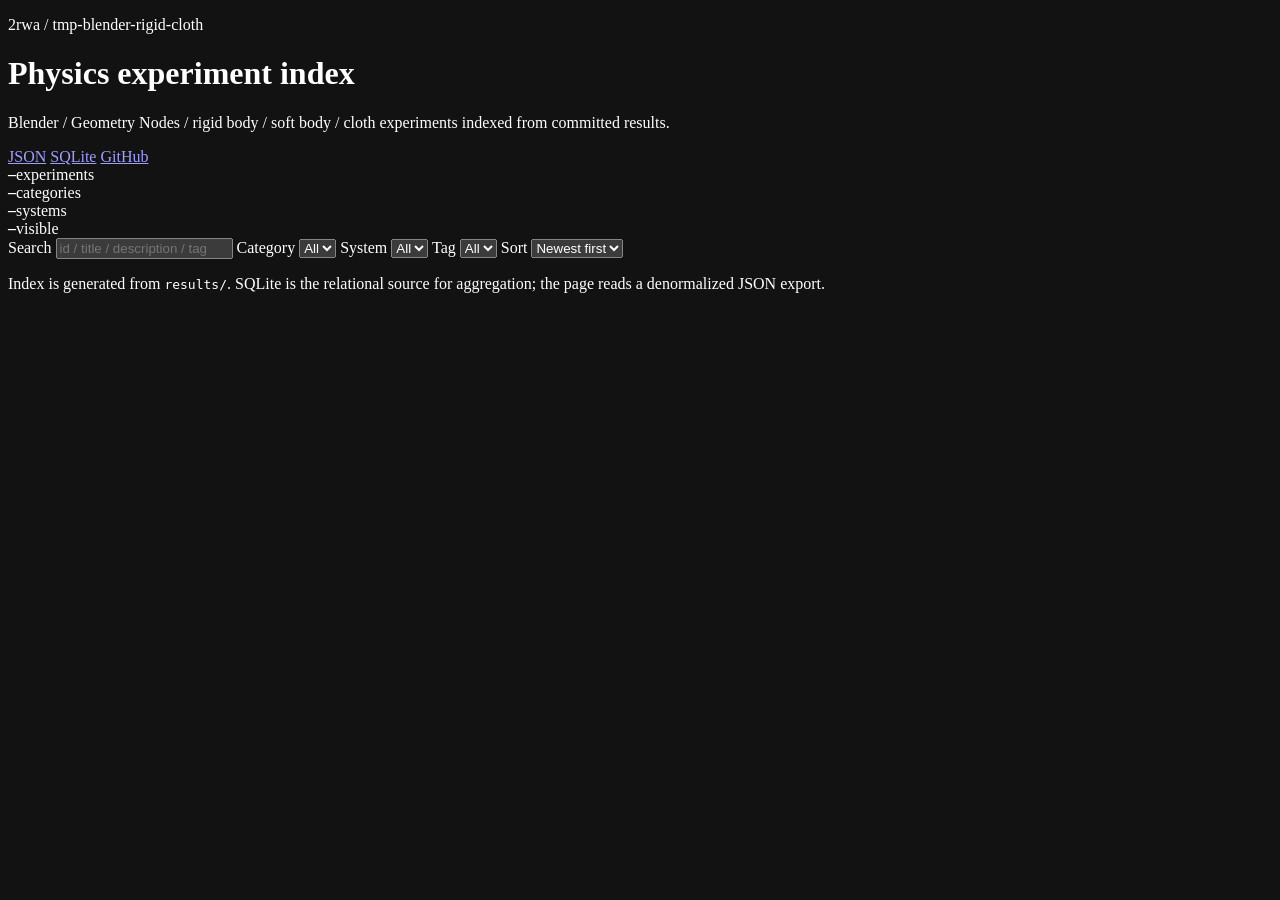
==== commit cd311e89: "chore: rebuild Pages gallery [skip ci]" ====
--- a/index.html
+++ b/index.html
@@ -1,524 +1,87 @@
-<!-- SPDX-License-Identifier: MIT-0 -->
 <!doctype html>
 <html lang="ja">
 <head>
-<meta charset="utf-8">
-<meta name="viewport" content="width=device-width,initial-scale=1">
-<meta name="color-scheme" content="dark">
-<meta name="gallery-revision" content="2026-09-28-first-publish-order">
-<title>tmp-blender gallery</title>
-<style>
-:root { font-family: ui-sans-serif, system-ui, -apple-system, BlinkMacSystemFont, "Segoe UI", sans-serif; color:#edf3f8; background:#0a0d12; }
-* { box-sizing:border-box; }
-body { margin:0; background:radial-gradient(circle at top,#162231 0,#0a0d12 42rem); }
-header { max-width:1200px; margin:auto; padding:42px 22px 18px; }
-h1 { margin:0 0 8px; font-size:clamp(2rem,5vw,4rem); letter-spacing:-.04em; }
-header p { margin:0; color:#9fb2c5; }
-main { max-width:1200px; margin:auto; padding:22px; display:grid; grid-template-columns:repeat(auto-fit,minmax(300px,1fr)); gap:22px; }
-.card { overflow:hidden; border:1px solid #253244; border-radius:18px; background:#101722d9; box-shadow:0 18px 50px #0007; }
-.visual { aspect-ratio:16/9; background:#000; display:flex; align-items:center; justify-content:center; }
-.visual img,.visual video { width:100%; height:100%; object-fit:cover; display:block; }
-.body { padding:18px; }
-h2 { margin:0; font-size:1.35rem; }
-.id,.source { color:#8297aa; font-family:ui-monospace,SFMono-Regular,Menlo,monospace; font-size:.82rem; }
-table { width:100%; border-collapse:collapse; margin:14px 0; font-size:.86rem; }
-th,td { padding:5px 0; border-bottom:1px solid #202d3d; text-align:left; }
-th { color:#8fa4b8; font-weight:500; }
-td { text-align:right; font-family:ui-monospace,SFMono-Regular,Menlo,monospace; }
-a { color:#78c4ff; text-decoration:none; }
-a:hover { text-decoration:underline; }
-.links { font-size:.88rem; line-height:1.8; }
-footer { max-width:1200px; margin:auto; padding:10px 22px 44px; color:#73879a; }
-</style>
+  <meta charset="utf-8">
+  <meta name="viewport" content="width=device-width,initial-scale=1">
+  <meta name="color-scheme" content="dark">
+  <title>tmp-blender physics lab</title>
+  <link rel="stylesheet" href="./style.css">
 </head>
-<body>
-<header>
-  <h1>tmp-blender</h1>
-  <p>GitHub Actionsで生成したBlender実験の公開ギャラリー。preview / validation / 短い動画を直接確認できます。</p>
-</header>
-<main>
+<body data-asset-root="results" data-data-path="data/experiments.json">
+  <header class="hero">
+    <div>
+      <p class="eyebrow">2rwa / tmp-blender-rigid-cloth</p>
+      <h1>Physics experiment index</h1>
+      <p class="lede">Blender / Geometry Nodes / rigid body / soft body / cloth experiments indexed from committed results.</p>
+    </div>
+    <div class="data-links">
+      <a href="./data/experiments.json">JSON</a>
+      <a href="./data/experiments.sqlite">SQLite</a>
+      <a href="https://github.com/2rwa/tmp-blender-rigid-cloth">GitHub</a>
+    </div>
+  </header>
 
-        <article class="card">
-          <div class="visual"><video controls muted playsinline preload="metadata" poster="results/cloth-tearing-ball-swing-impact-th260-longwide-gn52/preview.jpg"><source src="results/cloth-tearing-ball-swing-impact-th260-longwide-gn52/media.mp4" type="video/mp4"></video></div>
-          <div class="body">
-            <h2>Ball Swing Impact Tearing — 2.60 Long Wide</h2>
-            <p class="id">cloth-tearing-ball-swing-impact-th260-longwide-gn52</p>
-            <p>144-frame distant-view swing run above the previous 2.20 self-tearing threshold.</p>
-            <p class="source">source <a href="https://github.com/2rwa/tmp-blender-rigid-cloth/commit/a29c215dff6b583e39bb58439cacff79a00d6bdb">a29c215dff</a></p>
-            <table><tr><th>duration_seconds</th><td>6.0</td></tr><tr><th>video_size_bytes</th><td>90,560 bytes</td></tr></table>
-            <p class="links"><a href="results/cloth-tearing-ball-swing-impact-th260-longwide-gn52/preview.jpg">preview</a> · <a href="results/cloth-tearing-ball-swing-impact-th260-longwide-gn52/media.mp4">mp4</a> · <a href="results/cloth-tearing-ball-swing-impact-th260-longwide-gn52/validation.json">validation</a> · <a href="https://github.com/2rwa/tmp-blender-rigid-cloth/tree/main/experiments52/cloth-tearing-ball-swing-impact-th260-longwide-gn52">source</a> · <a href="https://github.com/2rwa/tmp-blender-rigid-cloth/tree/main/results/cloth-tearing-ball-swing-impact-th260-longwide-gn52">result</a> · <a href="https://github.com/2rwa/tmp-blender-rigid-cloth/blob/main/results/cloth-tearing-ball-swing-impact-th260-longwide-gn52/cloth-tearing-ball-swing-impact-th260-longwide-gn52.blend">cloth-tearing-ball-swing-impact-th260-longwide-gn52.blend</a> · <a href="https://github.com/2rwa/tmp-blender-rigid-cloth/actions/runs/36472219772">Actions #9</a></p>
-          </div>
-        </article>
-        
-        <article class="card">
-          <div class="visual"><video controls muted playsinline preload="metadata" poster="results/cloth-tearing-ball-drop-hammock-th190-longwide-gn52/preview.jpg"><source src="results/cloth-tearing-ball-drop-hammock-th190-longwide-gn52/media.mp4" type="video/mp4"></video></div>
-          <div class="body">
-            <h2>Ball Drop Tearing — Hammock 1.90 Long Wide</h2>
-            <p class="id">cloth-tearing-ball-drop-hammock-th190-longwide-gn52</p>
-            <p>144-frame distant-view hammock run between the previous tearing and no-tear thresholds.</p>
-            <p class="source">source <a href="https://github.com/2rwa/tmp-blender-rigid-cloth/commit/a29c215dff6b583e39bb58439cacff79a00d6bdb">a29c215dff</a></p>
-            <table><tr><th>duration_seconds</th><td>6.0</td></tr><tr><th>video_size_bytes</th><td>30,744 bytes</td></tr></table>
-            <p class="links"><a href="results/cloth-tearing-ball-drop-hammock-th190-longwide-gn52/preview.jpg">preview</a> · <a href="results/cloth-tearing-ball-drop-hammock-th190-longwide-gn52/media.mp4">mp4</a> · <a href="results/cloth-tearing-ball-drop-hammock-th190-longwide-gn52/validation.json">validation</a> · <a href="https://github.com/2rwa/tmp-blender-rigid-cloth/tree/main/experiments52/cloth-tearing-ball-drop-hammock-th190-longwide-gn52">source</a> · <a href="https://github.com/2rwa/tmp-blender-rigid-cloth/tree/main/results/cloth-tearing-ball-drop-hammock-th190-longwide-gn52">result</a> · <a href="https://github.com/2rwa/tmp-blender-rigid-cloth/blob/main/results/cloth-tearing-ball-drop-hammock-th190-longwide-gn52/cloth-tearing-ball-drop-hammock-th190-longwide-gn52.blend">cloth-tearing-ball-drop-hammock-th190-longwide-gn52.blend</a> · <a href="https://github.com/2rwa/tmp-blender-rigid-cloth/actions/runs/36472219772">Actions #9</a></p>
-          </div>
-        </article>
-        
-        <article class="card">
-          <div class="visual"><video controls muted playsinline preload="metadata" poster="results/cloth-tearing-ball-impact-local-zone-th190-longwide-gn52/preview.jpg"><source src="results/cloth-tearing-ball-impact-local-zone-th190-longwide-gn52/media.mp4" type="video/mp4"></video></div>
-          <div class="body">
-            <h2>Ball Impact Tearing — Local Zone 1.90 Long Wide</h2>
-            <p class="id">cloth-tearing-ball-impact-local-zone-th190-longwide-gn52</p>
-            <p>144-frame distant-view local-zone run near the observed tearing boundary.</p>
-            <p class="source">source <a href="https://github.com/2rwa/tmp-blender-rigid-cloth/commit/a29c215dff6b583e39bb58439cacff79a00d6bdb">a29c215dff</a></p>
-            <table><tr><th>duration_seconds</th><td>6.0</td></tr><tr><th>video_size_bytes</th><td>77,062 bytes</td></tr></table>
-            <p class="links"><a href="results/cloth-tearing-ball-impact-local-zone-th190-longwide-gn52/preview.jpg">preview</a> · <a href="results/cloth-tearing-ball-impact-local-zone-th190-longwide-gn52/media.mp4">mp4</a> · <a href="results/cloth-tearing-ball-impact-local-zone-th190-longwide-gn52/validation.json">validation</a> · <a href="https://github.com/2rwa/tmp-blender-rigid-cloth/tree/main/experiments52/cloth-tearing-ball-impact-local-zone-th190-longwide-gn52">source</a> · <a href="https://github.com/2rwa/tmp-blender-rigid-cloth/tree/main/results/cloth-tearing-ball-impact-local-zone-th190-longwide-gn52">result</a> · <a href="https://github.com/2rwa/tmp-blender-rigid-cloth/blob/main/results/cloth-tearing-ball-impact-local-zone-th190-longwide-gn52/cloth-tearing-ball-impact-local-zone-th190-longwide-gn52.blend">cloth-tearing-ball-impact-local-zone-th190-longwide-gn52.blend</a> · <a href="https://github.com/2rwa/tmp-blender-rigid-cloth/actions/runs/36472219772">Actions #9</a></p>
-          </div>
-        </article>
-        
-        <article class="card">
-          <div class="visual"><video controls muted playsinline preload="metadata" poster="results/cloth-tearing-ball-impact-notch-th190-longwide-gn52/preview.jpg"><source src="results/cloth-tearing-ball-impact-notch-th190-longwide-gn52/media.mp4" type="video/mp4"></video></div>
-          <div class="body">
-            <h2>Ball Impact Tearing — Seed Notch 1.90 Long Wide</h2>
-            <p class="id">cloth-tearing-ball-impact-notch-th190-longwide-gn52</p>
-            <p>144-frame distant-view seed-notch run near the observed tearing boundary.</p>
-            <p class="source">source <a href="https://github.com/2rwa/tmp-blender-rigid-cloth/commit/a29c215dff6b583e39bb58439cacff79a00d6bdb">a29c215dff</a></p>
-            <table><tr><th>duration_seconds</th><td>6.0</td></tr><tr><th>video_size_bytes</th><td>84,488 bytes</td></tr></table>
-            <p class="links"><a href="results/cloth-tearing-ball-impact-notch-th190-longwide-gn52/preview.jpg">preview</a> · <a href="results/cloth-tearing-ball-impact-notch-th190-longwide-gn52/media.mp4">mp4</a> · <a href="results/cloth-tearing-ball-impact-notch-th190-longwide-gn52/validation.json">validation</a> · <a href="https://github.com/2rwa/tmp-blender-rigid-cloth/tree/main/experiments52/cloth-tearing-ball-impact-notch-th190-longwide-gn52">source</a> · <a href="https://github.com/2rwa/tmp-blender-rigid-cloth/tree/main/results/cloth-tearing-ball-impact-notch-th190-longwide-gn52">result</a> · <a href="https://github.com/2rwa/tmp-blender-rigid-cloth/blob/main/results/cloth-tearing-ball-impact-notch-th190-longwide-gn52/cloth-tearing-ball-impact-notch-th190-longwide-gn52.blend">cloth-tearing-ball-impact-notch-th190-longwide-gn52.blend</a> · <a href="https://github.com/2rwa/tmp-blender-rigid-cloth/actions/runs/36472219772">Actions #9</a></p>
-          </div>
-        </article>
-        
-        <article class="card">
-          <div class="visual"><video controls muted playsinline preload="metadata" poster="results/cloth-tearing-centerline-th195-no-contact-longwide-gn52/preview.jpg"><source src="results/cloth-tearing-centerline-th195-no-contact-longwide-gn52/media.mp4" type="video/mp4"></video></div>
-          <div class="body">
-            <h2>Cloth Tearing Control — Centerline 1.95 No Contact Long Wide</h2>
-            <p class="id">cloth-tearing-centerline-th195-no-contact-longwide-gn52</p>
-            <p>144-frame no-contact control at threshold 1.95 with the same distant camera.</p>
-            <p class="source">source <a href="https://github.com/2rwa/tmp-blender-rigid-cloth/commit/a29c215dff6b583e39bb58439cacff79a00d6bdb">a29c215dff</a></p>
-            <table><tr><th>duration_seconds</th><td>6.0</td></tr><tr><th>video_size_bytes</th><td>9,906 bytes</td></tr></table>
-            <p class="links"><a href="results/cloth-tearing-centerline-th195-no-contact-longwide-gn52/preview.jpg">preview</a> · <a href="results/cloth-tearing-centerline-th195-no-contact-longwide-gn52/media.mp4">mp4</a> · <a href="results/cloth-tearing-centerline-th195-no-contact-longwide-gn52/validation.json">validation</a> · <a href="https://github.com/2rwa/tmp-blender-rigid-cloth/tree/main/experiments52/cloth-tearing-centerline-th195-no-contact-longwide-gn52">source</a> · <a href="https://github.com/2rwa/tmp-blender-rigid-cloth/tree/main/results/cloth-tearing-centerline-th195-no-contact-longwide-gn52">result</a> · <a href="https://github.com/2rwa/tmp-blender-rigid-cloth/blob/main/results/cloth-tearing-centerline-th195-no-contact-longwide-gn52/cloth-tearing-centerline-th195-no-contact-longwide-gn52.blend">cloth-tearing-centerline-th195-no-contact-longwide-gn52.blend</a> · <a href="https://github.com/2rwa/tmp-blender-rigid-cloth/actions/runs/36472219772">Actions #9</a></p>
-          </div>
-        </article>
-        
-        <article class="card">
-          <div class="visual"><video controls muted playsinline preload="metadata" poster="results/cloth-tearing-ball-impact-centerline-th205-longwide-gn52/preview.jpg"><source src="results/cloth-tearing-ball-impact-centerline-th205-longwide-gn52/media.mp4" type="video/mp4"></video></div>
-          <div class="body">
-            <h2>Ball Impact Tearing — Centerline 2.05 Long Wide</h2>
-            <p class="id">cloth-tearing-ball-impact-centerline-th205-longwide-gn52</p>
-            <p>Long-view 144-frame centerline calibration at threshold 2.05.</p>
-            <p class="source">source <a href="https://github.com/2rwa/tmp-blender-rigid-cloth/commit/a29c215dff6b583e39bb58439cacff79a00d6bdb">a29c215dff</a></p>
-            <table><tr><th>duration_seconds</th><td>6.0</td></tr><tr><th>video_size_bytes</th><td>66,001 bytes</td></tr></table>
-            <p class="links"><a href="results/cloth-tearing-ball-impact-centerline-th205-longwide-gn52/preview.jpg">preview</a> · <a href="results/cloth-tearing-ball-impact-centerline-th205-longwide-gn52/media.mp4">mp4</a> · <a href="results/cloth-tearing-ball-impact-centerline-th205-longwide-gn52/validation.json">validation</a> · <a href="https://github.com/2rwa/tmp-blender-rigid-cloth/tree/main/experiments52/cloth-tearing-ball-impact-centerline-th205-longwide-gn52">source</a> · <a href="https://github.com/2rwa/tmp-blender-rigid-cloth/tree/main/results/cloth-tearing-ball-impact-centerline-th205-longwide-gn52">result</a> · <a href="https://github.com/2rwa/tmp-blender-rigid-cloth/blob/main/results/cloth-tearing-ball-impact-centerline-th205-longwide-gn52/cloth-tearing-ball-impact-centerline-th205-longwide-gn52.blend">cloth-tearing-ball-impact-centerline-th205-longwide-gn52.blend</a> · <a href="https://github.com/2rwa/tmp-blender-rigid-cloth/actions/runs/36472219772">Actions #9</a></p>
-          </div>
-        </article>
-        
-        <article class="card">
-          <div class="visual"><video controls muted playsinline preload="metadata" poster="results/cloth-tearing-ball-impact-centerline-th200-longwide-gn52/preview.jpg"><source src="results/cloth-tearing-ball-impact-centerline-th200-longwide-gn52/media.mp4" type="video/mp4"></video></div>
-          <div class="body">
-            <h2>Ball Impact Tearing — Centerline 2.00 Long Wide</h2>
-            <p class="id">cloth-tearing-ball-impact-centerline-th200-longwide-gn52</p>
-            <p>Long-view 144-frame centerline calibration at threshold 2.00.</p>
-            <p class="source">source <a href="https://github.com/2rwa/tmp-blender-rigid-cloth/commit/a29c215dff6b583e39bb58439cacff79a00d6bdb">a29c215dff</a></p>
-            <table><tr><th>duration_seconds</th><td>6.0</td></tr><tr><th>video_size_bytes</th><td>65,756 bytes</td></tr></table>
-            <p class="links"><a href="results/cloth-tearing-ball-impact-centerline-th200-longwide-gn52/preview.jpg">preview</a> · <a href="results/cloth-tearing-ball-impact-centerline-th200-longwide-gn52/media.mp4">mp4</a> · <a href="results/cloth-tearing-ball-impact-centerline-th200-longwide-gn52/validation.json">validation</a> · <a href="https://github.com/2rwa/tmp-blender-rigid-cloth/tree/main/experiments52/cloth-tearing-ball-impact-centerline-th200-longwide-gn52">source</a> · <a href="https://github.com/2rwa/tmp-blender-rigid-cloth/tree/main/results/cloth-tearing-ball-impact-centerline-th200-longwide-gn52">result</a> · <a href="https://github.com/2rwa/tmp-blender-rigid-cloth/blob/main/results/cloth-tearing-ball-impact-centerline-th200-longwide-gn52/cloth-tearing-ball-impact-centerline-th200-longwide-gn52.blend">cloth-tearing-ball-impact-centerline-th200-longwide-gn52.blend</a> · <a href="https://github.com/2rwa/tmp-blender-rigid-cloth/actions/runs/36472219772">Actions #9</a></p>
-          </div>
-        </article>
-        
-        <article class="card">
-          <div class="visual"><video controls muted playsinline preload="metadata" poster="results/cloth-tearing-ball-impact-centerline-th195-longwide-gn52/preview.jpg"><source src="results/cloth-tearing-ball-impact-centerline-th195-longwide-gn52/media.mp4" type="video/mp4"></video></div>
-          <div class="body">
-            <h2>Ball Impact Tearing — Centerline 1.95 Long Wide</h2>
-            <p class="id">cloth-tearing-ball-impact-centerline-th195-longwide-gn52</p>
-            <p>Long-view 144-frame centerline calibration at threshold 1.95.</p>
-            <p class="source">source <a href="https://github.com/2rwa/tmp-blender-rigid-cloth/commit/a29c215dff6b583e39bb58439cacff79a00d6bdb">a29c215dff</a></p>
-            <table><tr><th>duration_seconds</th><td>6.0</td></tr><tr><th>video_size_bytes</th><td>64,837 bytes</td></tr></table>
-            <p class="links"><a href="results/cloth-tearing-ball-impact-centerline-th195-longwide-gn52/preview.jpg">preview</a> · <a href="results/cloth-tearing-ball-impact-centerline-th195-longwide-gn52/media.mp4">mp4</a> · <a href="results/cloth-tearing-ball-impact-centerline-th195-longwide-gn52/validation.json">validation</a> · <a href="https://github.com/2rwa/tmp-blender-rigid-cloth/tree/main/experiments52/cloth-tearing-ball-impact-centerline-th195-longwide-gn52">source</a> · <a href="https://github.com/2rwa/tmp-blender-rigid-cloth/tree/main/results/cloth-tearing-ball-impact-centerline-th195-longwide-gn52">result</a> · <a href="https://github.com/2rwa/tmp-blender-rigid-cloth/blob/main/results/cloth-tearing-ball-impact-centerline-th195-longwide-gn52/cloth-tearing-ball-impact-centerline-th195-longwide-gn52.blend">cloth-tearing-ball-impact-centerline-th195-longwide-gn52.blend</a> · <a href="https://github.com/2rwa/tmp-blender-rigid-cloth/actions/runs/36472219772">Actions #9</a></p>
-          </div>
-        </article>
-        
-        <article class="card">
-          <div class="visual"><video controls muted playsinline preload="metadata" poster="results/cloth-tearing-ball-impact-centerline-th190-longwide-gn52/preview.jpg"><source src="results/cloth-tearing-ball-impact-centerline-th190-longwide-gn52/media.mp4" type="video/mp4"></video></div>
-          <div class="body">
-            <h2>Ball Impact Tearing — Centerline 1.90 Long Wide</h2>
-            <p class="id">cloth-tearing-ball-impact-centerline-th190-longwide-gn52</p>
-            <p>Long-view 144-frame centerline calibration at threshold 1.90.</p>
-            <p class="source">source <a href="https://github.com/2rwa/tmp-blender-rigid-cloth/commit/a29c215dff6b583e39bb58439cacff79a00d6bdb">a29c215dff</a></p>
-            <table><tr><th>duration_seconds</th><td>6.0</td></tr><tr><th>video_size_bytes</th><td>63,520 bytes</td></tr></table>
-            <p class="links"><a href="results/cloth-tearing-ball-impact-centerline-th190-longwide-gn52/preview.jpg">preview</a> · <a href="results/cloth-tearing-ball-impact-centerline-th190-longwide-gn52/media.mp4">mp4</a> · <a href="results/cloth-tearing-ball-impact-centerline-th190-longwide-gn52/validation.json">validation</a> · <a href="https://github.com/2rwa/tmp-blender-rigid-cloth/tree/main/experiments52/cloth-tearing-ball-impact-centerline-th190-longwide-gn52">source</a> · <a href="https://github.com/2rwa/tmp-blender-rigid-cloth/tree/main/results/cloth-tearing-ball-impact-centerline-th190-longwide-gn52">result</a> · <a href="https://github.com/2rwa/tmp-blender-rigid-cloth/blob/main/results/cloth-tearing-ball-impact-centerline-th190-longwide-gn52/cloth-tearing-ball-impact-centerline-th190-longwide-gn52.blend">cloth-tearing-ball-impact-centerline-th190-longwide-gn52.blend</a> · <a href="https://github.com/2rwa/tmp-blender-rigid-cloth/actions/runs/36472219772">Actions #9</a></p>
-          </div>
-        </article>
-        
-        <article class="card">
-          <div class="visual"><video controls muted playsinline preload="metadata" poster="results/cloth-tearing-ball-impact-centerline-th185-longwide-gn52/preview.jpg"><source src="results/cloth-tearing-ball-impact-centerline-th185-longwide-gn52/media.mp4" type="video/mp4"></video></div>
-          <div class="body">
-            <h2>Ball Impact Tearing — Centerline 1.85 Long Wide</h2>
-            <p class="id">cloth-tearing-ball-impact-centerline-th185-longwide-gn52</p>
-            <p>Long-view 144-frame centerline calibration at threshold 1.85.</p>
-            <p class="source">source <a href="https://github.com/2rwa/tmp-blender-rigid-cloth/commit/a29c215dff6b583e39bb58439cacff79a00d6bdb">a29c215dff</a></p>
-            <table><tr><th>duration_seconds</th><td>6.0</td></tr><tr><th>video_size_bytes</th><td>67,062 bytes</td></tr></table>
-            <p class="links"><a href="results/cloth-tearing-ball-impact-centerline-th185-longwide-gn52/preview.jpg">preview</a> · <a href="results/cloth-tearing-ball-impact-centerline-th185-longwide-gn52/media.mp4">mp4</a> · <a href="results/cloth-tearing-ball-impact-centerline-th185-longwide-gn52/validation.json">validation</a> · <a href="https://github.com/2rwa/tmp-blender-rigid-cloth/tree/main/experiments52/cloth-tearing-ball-impact-centerline-th185-longwide-gn52">source</a> · <a href="https://github.com/2rwa/tmp-blender-rigid-cloth/tree/main/results/cloth-tearing-ball-impact-centerline-th185-longwide-gn52">result</a> · <a href="https://github.com/2rwa/tmp-blender-rigid-cloth/blob/main/results/cloth-tearing-ball-impact-centerline-th185-longwide-gn52/cloth-tearing-ball-impact-centerline-th185-longwide-gn52.blend">cloth-tearing-ball-impact-centerline-th185-longwide-gn52.blend</a> · <a href="https://github.com/2rwa/tmp-blender-rigid-cloth/actions/runs/36472219772">Actions #9</a></p>
-          </div>
-        </article>
-        
-        <article class="card">
-          <div class="visual"><video controls muted playsinline preload="metadata" poster="results/cloth-tearing-centerline-th220-no-contact-gn52/preview.jpg"><source src="results/cloth-tearing-centerline-th220-no-contact-gn52/media.mp4" type="video/mp4"></video></div>
-          <div class="body">
-            <h2>Cloth Tearing Control — Centerline Threshold 2.20 No Contact</h2>
-            <p class="id">cloth-tearing-centerline-th220-no-contact-gn52</p>
-            <p>No-contact control for threshold 2.20. The prescribed sphere follows the same timing but stays far outside the cloth to separate intrinsic tearing from impact-triggered tearing.</p>
-            <p class="source">source <a href="https://github.com/2rwa/tmp-blender-rigid-cloth/commit/aa660ca7aa9e59dfcbe8a97bfc5ad4fe21ff0664">aa660ca7aa</a></p>
-            <table><tr><th>video_size_bytes</th><td>9,931 bytes</td></tr></table>
-            <p class="links"><a href="results/cloth-tearing-centerline-th220-no-contact-gn52/preview.jpg">preview</a> · <a href="results/cloth-tearing-centerline-th220-no-contact-gn52/media.mp4">mp4</a> · <a href="results/cloth-tearing-centerline-th220-no-contact-gn52/validation.json">validation</a> · <a href="https://github.com/2rwa/tmp-blender-rigid-cloth/tree/main/experiments52/cloth-tearing-centerline-th220-no-contact-gn52">source</a> · <a href="https://github.com/2rwa/tmp-blender-rigid-cloth/tree/main/results/cloth-tearing-centerline-th220-no-contact-gn52">result</a> · <a href="https://github.com/2rwa/tmp-blender-rigid-cloth/blob/main/results/cloth-tearing-centerline-th220-no-contact-gn52/cloth-tearing-centerline-th220-no-contact-gn52.blend">cloth-tearing-centerline-th220-no-contact-gn52.blend</a> · <a href="https://github.com/2rwa/tmp-blender-rigid-cloth/actions/runs/36463210144">Actions #8</a></p>
-          </div>
-        </article>
-        
-        <article class="card">
-          <div class="visual"><video controls muted playsinline preload="metadata" poster="results/cloth-tearing-ball-swing-impact-th220-fast-gn52/preview.jpg"><source src="results/cloth-tearing-ball-swing-impact-th220-fast-gn52/media.mp4" type="video/mp4"></video></div>
-          <div class="body">
-            <h2>Ball Swing Impact Tearing — Threshold 2.20 Fast</h2>
-            <p class="id">cloth-tearing-ball-swing-impact-th220-fast-gn52</p>
-            <p>Overnight oblique swing test at threshold 2.20 with a larger faster collider.</p>
-            <p class="source">source <a href="https://github.com/2rwa/tmp-blender-rigid-cloth/commit/aa660ca7aa9e59dfcbe8a97bfc5ad4fe21ff0664">aa660ca7aa</a></p>
-            <table><tr><th>video_size_bytes</th><td>97,853 bytes</td></tr></table>
-            <p class="links"><a href="results/cloth-tearing-ball-swing-impact-th220-fast-gn52/preview.jpg">preview</a> · <a href="results/cloth-tearing-ball-swing-impact-th220-fast-gn52/media.mp4">mp4</a> · <a href="results/cloth-tearing-ball-swing-impact-th220-fast-gn52/validation.json">validation</a> · <a href="https://github.com/2rwa/tmp-blender-rigid-cloth/tree/main/experiments52/cloth-tearing-ball-swing-impact-th220-fast-gn52">source</a> · <a href="https://github.com/2rwa/tmp-blender-rigid-cloth/tree/main/results/cloth-tearing-ball-swing-impact-th220-fast-gn52">result</a> · <a href="https://github.com/2rwa/tmp-blender-rigid-cloth/blob/main/results/cloth-tearing-ball-swing-impact-th220-fast-gn52/cloth-tearing-ball-swing-impact-th220-fast-gn52.blend">cloth-tearing-ball-swing-impact-th220-fast-gn52.blend</a> · <a href="https://github.com/2rwa/tmp-blender-rigid-cloth/actions/runs/36463210144">Actions #8</a></p>
-          </div>
-        </article>
-        
-        <article class="card">
-          <div class="visual"><video controls muted playsinline preload="metadata" poster="results/cloth-tearing-ball-drop-hammock-th220-fastball-gn52/preview.jpg"><source src="results/cloth-tearing-ball-drop-hammock-th220-fastball-gn52/media.mp4" type="video/mp4"></video></div>
-          <div class="body">
-            <h2>Ball Drop Tearing — Hammock Threshold 2.20 Fast Ball</h2>
-            <p class="id">cloth-tearing-ball-drop-hammock-th220-fastball-gn52</p>
-            <p>Overnight hammock test at threshold 2.20 with a larger fast collider.</p>
-            <p class="source">source <a href="https://github.com/2rwa/tmp-blender-rigid-cloth/commit/aa660ca7aa9e59dfcbe8a97bfc5ad4fe21ff0664">aa660ca7aa</a></p>
-            <table><tr><th>video_size_bytes</th><td>33,863 bytes</td></tr></table>
-            <p class="links"><a href="results/cloth-tearing-ball-drop-hammock-th220-fastball-gn52/preview.jpg">preview</a> · <a href="results/cloth-tearing-ball-drop-hammock-th220-fastball-gn52/media.mp4">mp4</a> · <a href="results/cloth-tearing-ball-drop-hammock-th220-fastball-gn52/validation.json">validation</a> · <a href="https://github.com/2rwa/tmp-blender-rigid-cloth/tree/main/experiments52/cloth-tearing-ball-drop-hammock-th220-fastball-gn52">source</a> · <a href="https://github.com/2rwa/tmp-blender-rigid-cloth/tree/main/results/cloth-tearing-ball-drop-hammock-th220-fastball-gn52">result</a> · <a href="https://github.com/2rwa/tmp-blender-rigid-cloth/blob/main/results/cloth-tearing-ball-drop-hammock-th220-fastball-gn52/cloth-tearing-ball-drop-hammock-th220-fastball-gn52.blend">cloth-tearing-ball-drop-hammock-th220-fastball-gn52.blend</a> · <a href="https://github.com/2rwa/tmp-blender-rigid-cloth/actions/runs/36463210144">Actions #8</a></p>
-          </div>
-        </article>
-        
-        <article class="card">
-          <div class="visual"><video controls muted playsinline preload="metadata" poster="results/cloth-tearing-ball-impact-local-zone-th220-gn52/preview.jpg"><source src="results/cloth-tearing-ball-impact-local-zone-th220-gn52/media.mp4" type="video/mp4"></video></div>
-          <div class="body">
-            <h2>Ball Impact Tearing — Local Zone Threshold 2.20</h2>
-            <p class="id">cloth-tearing-ball-impact-local-zone-th220-gn52</p>
-            <p>Overnight local-zone test at threshold 2.20.</p>
-            <p class="source">source <a href="https://github.com/2rwa/tmp-blender-rigid-cloth/commit/aa660ca7aa9e59dfcbe8a97bfc5ad4fe21ff0664">aa660ca7aa</a></p>
-            <table><tr><th>video_size_bytes</th><td>72,130 bytes</td></tr></table>
-            <p class="links"><a href="results/cloth-tearing-ball-impact-local-zone-th220-gn52/preview.jpg">preview</a> · <a href="results/cloth-tearing-ball-impact-local-zone-th220-gn52/media.mp4">mp4</a> · <a href="results/cloth-tearing-ball-impact-local-zone-th220-gn52/validation.json">validation</a> · <a href="https://github.com/2rwa/tmp-blender-rigid-cloth/tree/main/experiments52/cloth-tearing-ball-impact-local-zone-th220-gn52">source</a> · <a href="https://github.com/2rwa/tmp-blender-rigid-cloth/tree/main/results/cloth-tearing-ball-impact-local-zone-th220-gn52">result</a> · <a href="https://github.com/2rwa/tmp-blender-rigid-cloth/blob/main/results/cloth-tearing-ball-impact-local-zone-th220-gn52/cloth-tearing-ball-impact-local-zone-th220-gn52.blend">cloth-tearing-ball-impact-local-zone-th220-gn52.blend</a> · <a href="https://github.com/2rwa/tmp-blender-rigid-cloth/actions/runs/36463210144">Actions #8</a></p>
-          </div>
-        </article>
-        
-        <article class="card">
-          <div class="visual"><video controls muted playsinline preload="metadata" poster="results/cloth-tearing-ball-impact-notch-th220-gn52/preview.jpg"><source src="results/cloth-tearing-ball-impact-notch-th220-gn52/media.mp4" type="video/mp4"></video></div>
-          <div class="body">
-            <h2>Ball Impact Tearing — Seed Notch Threshold 2.20</h2>
-            <p class="id">cloth-tearing-ball-impact-notch-th220-gn52</p>
-            <p>Overnight seed-notch test at threshold 2.20.</p>
-            <p class="source">source <a href="https://github.com/2rwa/tmp-blender-rigid-cloth/commit/aa660ca7aa9e59dfcbe8a97bfc5ad4fe21ff0664">aa660ca7aa</a></p>
-            <table><tr><th>video_size_bytes</th><td>80,404 bytes</td></tr></table>
-            <p class="links"><a href="results/cloth-tearing-ball-impact-notch-th220-gn52/preview.jpg">preview</a> · <a href="results/cloth-tearing-ball-impact-notch-th220-gn52/media.mp4">mp4</a> · <a href="results/cloth-tearing-ball-impact-notch-th220-gn52/validation.json">validation</a> · <a href="https://github.com/2rwa/tmp-blender-rigid-cloth/tree/main/experiments52/cloth-tearing-ball-impact-notch-th220-gn52">source</a> · <a href="https://github.com/2rwa/tmp-blender-rigid-cloth/tree/main/results/cloth-tearing-ball-impact-notch-th220-gn52">result</a> · <a href="https://github.com/2rwa/tmp-blender-rigid-cloth/blob/main/results/cloth-tearing-ball-impact-notch-th220-gn52/cloth-tearing-ball-impact-notch-th220-gn52.blend">cloth-tearing-ball-impact-notch-th220-gn52.blend</a> · <a href="https://github.com/2rwa/tmp-blender-rigid-cloth/actions/runs/36463210144">Actions #8</a></p>
-          </div>
-        </article>
-        
-        <article class="card">
-          <div class="visual"><video controls muted playsinline preload="metadata" poster="results/cloth-tearing-ball-impact-centerline-th500-gn52/preview.jpg"><source src="results/cloth-tearing-ball-impact-centerline-th500-gn52/media.mp4" type="video/mp4"></video></div>
-          <div class="body">
-            <h2>Ball Impact Tearing — Centerline Threshold 5.00</h2>
-            <p class="id">cloth-tearing-ball-impact-centerline-th500-gn52</p>
-            <p>Overnight centerline threshold sweep at 5.00.</p>
-            <p class="source">source <a href="https://github.com/2rwa/tmp-blender-rigid-cloth/commit/aa660ca7aa9e59dfcbe8a97bfc5ad4fe21ff0664">aa660ca7aa</a></p>
-            <table><tr><th>video_size_bytes</th><td>78,082 bytes</td></tr></table>
-            <p class="links"><a href="results/cloth-tearing-ball-impact-centerline-th500-gn52/preview.jpg">preview</a> · <a href="results/cloth-tearing-ball-impact-centerline-th500-gn52/media.mp4">mp4</a> · <a href="results/cloth-tearing-ball-impact-centerline-th500-gn52/validation.json">validation</a> · <a href="https://github.com/2rwa/tmp-blender-rigid-cloth/tree/main/experiments52/cloth-tearing-ball-impact-centerline-th500-gn52">source</a> · <a href="https://github.com/2rwa/tmp-blender-rigid-cloth/tree/main/results/cloth-tearing-ball-impact-centerline-th500-gn52">result</a> · <a href="https://github.com/2rwa/tmp-blender-rigid-cloth/blob/main/results/cloth-tearing-ball-impact-centerline-th500-gn52/cloth-tearing-ball-impact-centerline-th500-gn52.blend">cloth-tearing-ball-impact-centerline-th500-gn52.blend</a> · <a href="https://github.com/2rwa/tmp-blender-rigid-cloth/actions/runs/36463210144">Actions #8</a></p>
-          </div>
-        </article>
-        
-        <article class="card">
-          <div class="visual"><video controls muted playsinline preload="metadata" poster="results/cloth-tearing-ball-impact-centerline-th360-gn52/preview.jpg"><source src="results/cloth-tearing-ball-impact-centerline-th360-gn52/media.mp4" type="video/mp4"></video></div>
-          <div class="body">
-            <h2>Ball Impact Tearing — Centerline Threshold 3.60</h2>
-            <p class="id">cloth-tearing-ball-impact-centerline-th360-gn52</p>
-            <p>Overnight centerline threshold sweep at 3.60.</p>
-            <p class="source">source <a href="https://github.com/2rwa/tmp-blender-rigid-cloth/commit/aa660ca7aa9e59dfcbe8a97bfc5ad4fe21ff0664">aa660ca7aa</a></p>
-            <table><tr><th>video_size_bytes</th><td>78,082 bytes</td></tr></table>
-            <p class="links"><a href="results/cloth-tearing-ball-impact-centerline-th360-gn52/preview.jpg">preview</a> · <a href="results/cloth-tearing-ball-impact-centerline-th360-gn52/media.mp4">mp4</a> · <a href="results/cloth-tearing-ball-impact-centerline-th360-gn52/validation.json">validation</a> · <a href="https://github.com/2rwa/tmp-blender-rigid-cloth/tree/main/experiments52/cloth-tearing-ball-impact-centerline-th360-gn52">source</a> · <a href="https://github.com/2rwa/tmp-blender-rigid-cloth/tree/main/results/cloth-tearing-ball-impact-centerline-th360-gn52">result</a> · <a href="https://github.com/2rwa/tmp-blender-rigid-cloth/blob/main/results/cloth-tearing-ball-impact-centerline-th360-gn52/cloth-tearing-ball-impact-centerline-th360-gn52.blend">cloth-tearing-ball-impact-centerline-th360-gn52.blend</a> · <a href="https://github.com/2rwa/tmp-blender-rigid-cloth/actions/runs/36463210144">Actions #8</a></p>
-          </div>
-        </article>
-        
-        <article class="card">
-          <div class="visual"><video controls muted playsinline preload="metadata" poster="results/cloth-tearing-ball-impact-centerline-th280-gn52/preview.jpg"><source src="results/cloth-tearing-ball-impact-centerline-th280-gn52/media.mp4" type="video/mp4"></video></div>
-          <div class="body">
-            <h2>Ball Impact Tearing — Centerline Threshold 2.80</h2>
-            <p class="id">cloth-tearing-ball-impact-centerline-th280-gn52</p>
-            <p>Overnight centerline threshold sweep at 2.80.</p>
-            <p class="source">source <a href="https://github.com/2rwa/tmp-blender-rigid-cloth/commit/aa660ca7aa9e59dfcbe8a97bfc5ad4fe21ff0664">aa660ca7aa</a></p>
-            <table><tr><th>video_size_bytes</th><td>78,125 bytes</td></tr></table>
-            <p class="links"><a href="results/cloth-tearing-ball-impact-centerline-th280-gn52/preview.jpg">preview</a> · <a href="results/cloth-tearing-ball-impact-centerline-th280-gn52/media.mp4">mp4</a> · <a href="results/cloth-tearing-ball-impact-centerline-th280-gn52/validation.json">validation</a> · <a href="https://github.com/2rwa/tmp-blender-rigid-cloth/tree/main/experiments52/cloth-tearing-ball-impact-centerline-th280-gn52">source</a> · <a href="https://github.com/2rwa/tmp-blender-rigid-cloth/tree/main/results/cloth-tearing-ball-impact-centerline-th280-gn52">result</a> · <a href="https://github.com/2rwa/tmp-blender-rigid-cloth/blob/main/results/cloth-tearing-ball-impact-centerline-th280-gn52/cloth-tearing-ball-impact-centerline-th280-gn52.blend">cloth-tearing-ball-impact-centerline-th280-gn52.blend</a> · <a href="https://github.com/2rwa/tmp-blender-rigid-cloth/actions/runs/36463210144">Actions #8</a></p>
-          </div>
-        </article>
-        
-        <article class="card">
-          <div class="visual"><video controls muted playsinline preload="metadata" poster="results/cloth-tearing-ball-impact-centerline-th220-gn52/preview.jpg"><source src="results/cloth-tearing-ball-impact-centerline-th220-gn52/media.mp4" type="video/mp4"></video></div>
-          <div class="body">
-            <h2>Ball Impact Tearing — Centerline Threshold 2.20</h2>
-            <p class="id">cloth-tearing-ball-impact-centerline-th220-gn52</p>
-            <p>Overnight centerline threshold sweep at 2.20.</p>
-            <p class="source">source <a href="https://github.com/2rwa/tmp-blender-rigid-cloth/commit/aa660ca7aa9e59dfcbe8a97bfc5ad4fe21ff0664">aa660ca7aa</a></p>
-            <table><tr><th>video_size_bytes</th><td>78,125 bytes</td></tr></table>
-            <p class="links"><a href="results/cloth-tearing-ball-impact-centerline-th220-gn52/preview.jpg">preview</a> · <a href="results/cloth-tearing-ball-impact-centerline-th220-gn52/media.mp4">mp4</a> · <a href="results/cloth-tearing-ball-impact-centerline-th220-gn52/validation.json">validation</a> · <a href="https://github.com/2rwa/tmp-blender-rigid-cloth/tree/main/experiments52/cloth-tearing-ball-impact-centerline-th220-gn52">source</a> · <a href="https://github.com/2rwa/tmp-blender-rigid-cloth/tree/main/results/cloth-tearing-ball-impact-centerline-th220-gn52">result</a> · <a href="https://github.com/2rwa/tmp-blender-rigid-cloth/blob/main/results/cloth-tearing-ball-impact-centerline-th220-gn52/cloth-tearing-ball-impact-centerline-th220-gn52.blend">cloth-tearing-ball-impact-centerline-th220-gn52.blend</a> · <a href="https://github.com/2rwa/tmp-blender-rigid-cloth/actions/runs/36463210144">Actions #8</a></p>
-          </div>
-        </article>
-        
-        <article class="card">
-          <div class="visual"><video controls muted playsinline preload="metadata" poster="results/cloth-tearing-ball-impact-centerline-th180-gn52/preview.jpg"><source src="results/cloth-tearing-ball-impact-centerline-th180-gn52/media.mp4" type="video/mp4"></video></div>
-          <div class="body">
-            <h2>Ball Impact Tearing — Centerline Threshold 1.80</h2>
-            <p class="id">cloth-tearing-ball-impact-centerline-th180-gn52</p>
-            <p>Overnight centerline threshold sweep at 1.80.</p>
-            <p class="source">source <a href="https://github.com/2rwa/tmp-blender-rigid-cloth/commit/aa660ca7aa9e59dfcbe8a97bfc5ad4fe21ff0664">aa660ca7aa</a></p>
-            <table><tr><th>video_size_bytes</th><td>81,141 bytes</td></tr></table>
-            <p class="links"><a href="results/cloth-tearing-ball-impact-centerline-th180-gn52/preview.jpg">preview</a> · <a href="results/cloth-tearing-ball-impact-centerline-th180-gn52/media.mp4">mp4</a> · <a href="results/cloth-tearing-ball-impact-centerline-th180-gn52/validation.json">validation</a> · <a href="https://github.com/2rwa/tmp-blender-rigid-cloth/tree/main/experiments52/cloth-tearing-ball-impact-centerline-th180-gn52">source</a> · <a href="https://github.com/2rwa/tmp-blender-rigid-cloth/tree/main/results/cloth-tearing-ball-impact-centerline-th180-gn52">result</a> · <a href="https://github.com/2rwa/tmp-blender-rigid-cloth/blob/main/results/cloth-tearing-ball-impact-centerline-th180-gn52/cloth-tearing-ball-impact-centerline-th180-gn52.blend">cloth-tearing-ball-impact-centerline-th180-gn52.blend</a> · <a href="https://github.com/2rwa/tmp-blender-rigid-cloth/actions/runs/36463210144">Actions #8</a></p>
-          </div>
-        </article>
-        
-        <article class="card">
-          <div class="visual"><video controls muted playsinline preload="metadata" poster="results/cloth-tearing-ball-drop-hammock-th160-fastball-gn52/preview.jpg"><source src="results/cloth-tearing-ball-drop-hammock-th160-fastball-gn52/media.mp4" type="video/mp4"></video></div>
-          <div class="body">
-            <h2>Ball Drop Tearing — Hammock Threshold 1.60 Fast Ball</h2>
-            <p class="id">cloth-tearing-ball-drop-hammock-th160-fastball-gn52</p>
-            <p>Hammock follow-up with threshold 1.60 and a larger, faster prescribed collider. It tests whether impact can overcome a threshold high enough to avoid immediate self tearing.</p>
-            <p class="source">source <a href="https://github.com/2rwa/tmp-blender-rigid-cloth/commit/fdeb60aae5c9d8690f0e91ca944492840a347284">fdeb60aae5</a></p>
-            <table><tr><th>video_size_bytes</th><td>35,239 bytes</td></tr></table>
-            <p class="links"><a href="results/cloth-tearing-ball-drop-hammock-th160-fastball-gn52/preview.jpg">preview</a> · <a href="results/cloth-tearing-ball-drop-hammock-th160-fastball-gn52/media.mp4">mp4</a> · <a href="results/cloth-tearing-ball-drop-hammock-th160-fastball-gn52/validation.json">validation</a> · <a href="https://github.com/2rwa/tmp-blender-rigid-cloth/tree/main/experiments52/cloth-tearing-ball-drop-hammock-th160-fastball-gn52">source</a> · <a href="https://github.com/2rwa/tmp-blender-rigid-cloth/tree/main/results/cloth-tearing-ball-drop-hammock-th160-fastball-gn52">result</a> · <a href="https://github.com/2rwa/tmp-blender-rigid-cloth/blob/main/results/cloth-tearing-ball-drop-hammock-th160-fastball-gn52/cloth-tearing-ball-drop-hammock-th160-fastball-gn52.blend">cloth-tearing-ball-drop-hammock-th160-fastball-gn52.blend</a> · <a href="https://github.com/2rwa/tmp-blender-rigid-cloth/actions/runs/36414569236">Actions #6</a></p>
-          </div>
-        </article>
-        
-        <article class="card">
-          <div class="visual"><video controls muted playsinline preload="metadata" poster="results/cloth-tearing-ball-impact-notch-th145-gn52/preview.jpg"><source src="results/cloth-tearing-ball-impact-notch-th145-gn52/media.mp4" type="video/mp4"></video></div>
-          <div class="body">
-            <h2>Ball Impact Tearing — Seed Notch Threshold 1.45</h2>
-            <p class="id">cloth-tearing-ball-impact-notch-th145-gn52</p>
-            <p>Seed-notch follow-up with a much higher tearing threshold, testing whether the pre-cut notch localizes a tear at impact instead of failing at frame 2.</p>
-            <p class="source">source <a href="https://github.com/2rwa/tmp-blender-rigid-cloth/commit/fdeb60aae5c9d8690f0e91ca944492840a347284">fdeb60aae5</a></p>
-            <table><tr><th>video_size_bytes</th><td>70,758 bytes</td></tr></table>
-            <p class="links"><a href="results/cloth-tearing-ball-impact-notch-th145-gn52/preview.jpg">preview</a> · <a href="results/cloth-tearing-ball-impact-notch-th145-gn52/media.mp4">mp4</a> · <a href="results/cloth-tearing-ball-impact-notch-th145-gn52/validation.json">validation</a> · <a href="https://github.com/2rwa/tmp-blender-rigid-cloth/tree/main/experiments52/cloth-tearing-ball-impact-notch-th145-gn52">source</a> · <a href="https://github.com/2rwa/tmp-blender-rigid-cloth/tree/main/results/cloth-tearing-ball-impact-notch-th145-gn52">result</a> · <a href="https://github.com/2rwa/tmp-blender-rigid-cloth/blob/main/results/cloth-tearing-ball-impact-notch-th145-gn52/cloth-tearing-ball-impact-notch-th145-gn52.blend">cloth-tearing-ball-impact-notch-th145-gn52.blend</a> · <a href="https://github.com/2rwa/tmp-blender-rigid-cloth/actions/runs/36414569236">Actions #6</a></p>
-          </div>
-        </article>
-        
-        <article class="card">
-          <div class="visual"><video controls muted playsinline preload="metadata" poster="results/cloth-tearing-ball-impact-centerline-th155-gn52/preview.jpg"><source src="results/cloth-tearing-ball-impact-centerline-th155-gn52/media.mp4" type="video/mp4"></video></div>
-          <div class="body">
-            <h2>Ball Impact Tearing — Centerline Threshold 1.55</h2>
-            <p class="id">cloth-tearing-ball-impact-centerline-th155-gn52</p>
-            <p>High-threshold centerline calibration run. Tests whether the cloth can remain intact until the prescribed sphere impact.</p>
-            <p class="source">source <a href="https://github.com/2rwa/tmp-blender-rigid-cloth/commit/fdeb60aae5c9d8690f0e91ca944492840a347284">fdeb60aae5</a></p>
-            <table><tr><th>video_size_bytes</th><td>87,264 bytes</td></tr></table>
-            <p class="links"><a href="results/cloth-tearing-ball-impact-centerline-th155-gn52/preview.jpg">preview</a> · <a href="results/cloth-tearing-ball-impact-centerline-th155-gn52/media.mp4">mp4</a> · <a href="results/cloth-tearing-ball-impact-centerline-th155-gn52/validation.json">validation</a> · <a href="https://github.com/2rwa/tmp-blender-rigid-cloth/tree/main/experiments52/cloth-tearing-ball-impact-centerline-th155-gn52">source</a> · <a href="https://github.com/2rwa/tmp-blender-rigid-cloth/tree/main/results/cloth-tearing-ball-impact-centerline-th155-gn52">result</a> · <a href="https://github.com/2rwa/tmp-blender-rigid-cloth/blob/main/results/cloth-tearing-ball-impact-centerline-th155-gn52/cloth-tearing-ball-impact-centerline-th155-gn52.blend">cloth-tearing-ball-impact-centerline-th155-gn52.blend</a> · <a href="https://github.com/2rwa/tmp-blender-rigid-cloth/actions/runs/36414569236">Actions #6</a></p>
-          </div>
-        </article>
-        
-        <article class="card">
-          <div class="visual"><video controls muted playsinline preload="metadata" poster="results/cloth-tearing-ball-impact-centerline-th135-gn52/preview.jpg"><source src="results/cloth-tearing-ball-impact-centerline-th135-gn52/media.mp4" type="video/mp4"></video></div>
-          <div class="body">
-            <h2>Ball Impact Tearing — Centerline Threshold 1.35</h2>
-            <p class="id">cloth-tearing-ball-impact-centerline-th135-gn52</p>
-            <p>Threshold calibration run at 1.35, intended to bracket the transition from immediate gravity-driven tearing to impact-triggered tearing.</p>
-            <p class="source">source <a href="https://github.com/2rwa/tmp-blender-rigid-cloth/commit/fdeb60aae5c9d8690f0e91ca944492840a347284">fdeb60aae5</a></p>
-            <table><tr><th>video_size_bytes</th><td>73,983 bytes</td></tr></table>
-            <p class="links"><a href="results/cloth-tearing-ball-impact-centerline-th135-gn52/preview.jpg">preview</a> · <a href="results/cloth-tearing-ball-impact-centerline-th135-gn52/media.mp4">mp4</a> · <a href="results/cloth-tearing-ball-impact-centerline-th135-gn52/validation.json">validation</a> · <a href="https://github.com/2rwa/tmp-blender-rigid-cloth/tree/main/experiments52/cloth-tearing-ball-impact-centerline-th135-gn52">source</a> · <a href="https://github.com/2rwa/tmp-blender-rigid-cloth/tree/main/results/cloth-tearing-ball-impact-centerline-th135-gn52">result</a> · <a href="https://github.com/2rwa/tmp-blender-rigid-cloth/blob/main/results/cloth-tearing-ball-impact-centerline-th135-gn52/cloth-tearing-ball-impact-centerline-th135-gn52.blend">cloth-tearing-ball-impact-centerline-th135-gn52.blend</a> · <a href="https://github.com/2rwa/tmp-blender-rigid-cloth/actions/runs/36414569236">Actions #6</a></p>
-          </div>
-        </article>
-        
-        <article class="card">
-          <div class="visual"><video controls muted playsinline preload="metadata" poster="results/cloth-tearing-ball-impact-centerline-th120-gn52/preview.jpg"><source src="results/cloth-tearing-ball-impact-centerline-th120-gn52/media.mp4" type="video/mp4"></video></div>
-          <div class="body">
-            <h2>Ball Impact Tearing — Centerline Threshold 1.20</h2>
-            <p class="id">cloth-tearing-ball-impact-centerline-th120-gn52</p>
-            <p>Threshold calibration run. Same centerline impact as the baseline, with tearing threshold raised from 1.11 to 1.20 to suppress frame-2 self tearing.</p>
-            <p class="source">source <a href="https://github.com/2rwa/tmp-blender-rigid-cloth/commit/fdeb60aae5c9d8690f0e91ca944492840a347284">fdeb60aae5</a></p>
-            <table><tr><th>video_size_bytes</th><td>87,716 bytes</td></tr></table>
-            <p class="links"><a href="results/cloth-tearing-ball-impact-centerline-th120-gn52/preview.jpg">preview</a> · <a href="results/cloth-tearing-ball-impact-centerline-th120-gn52/media.mp4">mp4</a> · <a href="results/cloth-tearing-ball-impact-centerline-th120-gn52/validation.json">validation</a> · <a href="https://github.com/2rwa/tmp-blender-rigid-cloth/tree/main/experiments52/cloth-tearing-ball-impact-centerline-th120-gn52">source</a> · <a href="https://github.com/2rwa/tmp-blender-rigid-cloth/tree/main/results/cloth-tearing-ball-impact-centerline-th120-gn52">result</a> · <a href="https://github.com/2rwa/tmp-blender-rigid-cloth/blob/main/results/cloth-tearing-ball-impact-centerline-th120-gn52/cloth-tearing-ball-impact-centerline-th120-gn52.blend">cloth-tearing-ball-impact-centerline-th120-gn52.blend</a> · <a href="https://github.com/2rwa/tmp-blender-rigid-cloth/actions/runs/36414569236">Actions #6</a></p>
-          </div>
-        </article>
-        
-        <article class="card">
-          <div class="visual"><video controls muted playsinline preload="metadata" poster="results/cloth-tearing-ball-swing-impact-gn52/preview.jpg"><source src="results/cloth-tearing-ball-swing-impact-gn52/media.mp4" type="video/mp4"></video></div>
-          <div class="body">
-            <h2>Ball Impact Tearing — Oblique Swing</h2>
-            <p class="id">cloth-tearing-ball-swing-impact-gn52</p>
-            <p>A sphere follows an oblique side-impact path into a hanging cloth. A diagonal tear-enabled band tests whether the rip follows the impact direction.</p>
-            <p class="source">source <a href="https://github.com/2rwa/tmp-blender-rigid-cloth/commit/2e1914dc1c2f97f3ac0860ff4dd98978939eeb1e">2e1914dc1c</a></p>
-            <table><tr><th>video_size_bytes</th><td>122,878 bytes</td></tr></table>
-            <p class="links"><a href="results/cloth-tearing-ball-swing-impact-gn52/preview.jpg">preview</a> · <a href="results/cloth-tearing-ball-swing-impact-gn52/media.mp4">mp4</a> · <a href="results/cloth-tearing-ball-swing-impact-gn52/validation.json">validation</a> · <a href="https://github.com/2rwa/tmp-blender-rigid-cloth/tree/main/experiments52/cloth-tearing-ball-swing-impact-gn52">source</a> · <a href="https://github.com/2rwa/tmp-blender-rigid-cloth/tree/main/results/cloth-tearing-ball-swing-impact-gn52">result</a> · <a href="https://github.com/2rwa/tmp-blender-rigid-cloth/blob/main/results/cloth-tearing-ball-swing-impact-gn52/cloth-tearing-ball-swing-impact-gn52.blend">cloth-tearing-ball-swing-impact-gn52.blend</a> · <a href="https://github.com/2rwa/tmp-blender-rigid-cloth/actions/runs/36411738548">Actions #4</a></p>
-          </div>
-        </article>
-        
-        <article class="card">
-          <div class="visual"><video controls muted playsinline preload="metadata" poster="results/cloth-tearing-ball-drop-hammock-gn52/preview.jpg"><source src="results/cloth-tearing-ball-drop-hammock-gn52/media.mp4" type="video/mp4"></video></div>
-          <div class="body">
-            <h2>Ball Drop Tearing — Hammock</h2>
-            <p class="id">cloth-tearing-ball-drop-hammock-gn52</p>
-            <p>A large sphere drops vertically onto a four-corner-pinned horizontal cloth. Tearing is localized near the center to test catch-then-rupture behavior.</p>
-            <p class="source">source <a href="https://github.com/2rwa/tmp-blender-rigid-cloth/commit/2e1914dc1c2f97f3ac0860ff4dd98978939eeb1e">2e1914dc1c</a></p>
-            <table><tr><th>video_size_bytes</th><td>79,679 bytes</td></tr></table>
-            <p class="links"><a href="results/cloth-tearing-ball-drop-hammock-gn52/preview.jpg">preview</a> · <a href="results/cloth-tearing-ball-drop-hammock-gn52/media.mp4">mp4</a> · <a href="results/cloth-tearing-ball-drop-hammock-gn52/validation.json">validation</a> · <a href="https://github.com/2rwa/tmp-blender-rigid-cloth/tree/main/experiments52/cloth-tearing-ball-drop-hammock-gn52">source</a> · <a href="https://github.com/2rwa/tmp-blender-rigid-cloth/tree/main/results/cloth-tearing-ball-drop-hammock-gn52">result</a> · <a href="https://github.com/2rwa/tmp-blender-rigid-cloth/blob/main/results/cloth-tearing-ball-drop-hammock-gn52/cloth-tearing-ball-drop-hammock-gn52.blend">cloth-tearing-ball-drop-hammock-gn52.blend</a> · <a href="https://github.com/2rwa/tmp-blender-rigid-cloth/actions/runs/36411738548">Actions #4</a></p>
-          </div>
-        </article>
-        
-        <article class="card">
-          <div class="visual"><video controls muted playsinline preload="metadata" poster="results/cloth-tearing-ball-impact-notch-gn52/preview.jpg"><source src="results/cloth-tearing-ball-impact-notch-gn52/media.mp4" type="video/mp4"></video></div>
-          <div class="body">
-            <h2>Ball Impact Tearing — Seed Notch</h2>
-            <p class="id">cloth-tearing-ball-impact-notch-gn52</p>
-            <p>A hanging cloth starts with a small central notch and a narrow tear-enabled band. A sphere hits the notch region to test crack growth from a seeded defect.</p>
-            <p class="source">source <a href="https://github.com/2rwa/tmp-blender-rigid-cloth/commit/2e1914dc1c2f97f3ac0860ff4dd98978939eeb1e">2e1914dc1c</a></p>
-            <table><tr><th>video_size_bytes</th><td>80,484 bytes</td></tr></table>
-            <p class="links"><a href="results/cloth-tearing-ball-impact-notch-gn52/preview.jpg">preview</a> · <a href="results/cloth-tearing-ball-impact-notch-gn52/media.mp4">mp4</a> · <a href="results/cloth-tearing-ball-impact-notch-gn52/validation.json">validation</a> · <a href="https://github.com/2rwa/tmp-blender-rigid-cloth/tree/main/experiments52/cloth-tearing-ball-impact-notch-gn52">source</a> · <a href="https://github.com/2rwa/tmp-blender-rigid-cloth/tree/main/results/cloth-tearing-ball-impact-notch-gn52">result</a> · <a href="https://github.com/2rwa/tmp-blender-rigid-cloth/blob/main/results/cloth-tearing-ball-impact-notch-gn52/cloth-tearing-ball-impact-notch-gn52.blend">cloth-tearing-ball-impact-notch-gn52.blend</a> · <a href="https://github.com/2rwa/tmp-blender-rigid-cloth/actions/runs/36411738548">Actions #4</a></p>
-          </div>
-        </article>
-        
-        <article class="card">
-          <div class="visual"><video controls muted playsinline preload="metadata" poster="results/cloth-tearing-ball-impact-local-zone-gn52/preview.jpg"><source src="results/cloth-tearing-ball-impact-local-zone-gn52/media.mp4" type="video/mp4"></video></div>
-          <div class="body">
-            <h2>Ball Impact Tearing — Local Zone</h2>
-            <p class="id">cloth-tearing-ball-impact-local-zone-gn52</p>
-            <p>A smaller faster sphere strikes the center of a hanging cloth. Tearing is allowed only in a compact circular impact zone to test puncture-like local failure.</p>
-            <p class="source">source <a href="https://github.com/2rwa/tmp-blender-rigid-cloth/commit/2e1914dc1c2f97f3ac0860ff4dd98978939eeb1e">2e1914dc1c</a></p>
-            <table><tr><th>video_size_bytes</th><td>71,759 bytes</td></tr></table>
-            <p class="links"><a href="results/cloth-tearing-ball-impact-local-zone-gn52/preview.jpg">preview</a> · <a href="results/cloth-tearing-ball-impact-local-zone-gn52/media.mp4">mp4</a> · <a href="results/cloth-tearing-ball-impact-local-zone-gn52/validation.json">validation</a> · <a href="https://github.com/2rwa/tmp-blender-rigid-cloth/tree/main/experiments52/cloth-tearing-ball-impact-local-zone-gn52">source</a> · <a href="https://github.com/2rwa/tmp-blender-rigid-cloth/tree/main/results/cloth-tearing-ball-impact-local-zone-gn52">result</a> · <a href="https://github.com/2rwa/tmp-blender-rigid-cloth/blob/main/results/cloth-tearing-ball-impact-local-zone-gn52/cloth-tearing-ball-impact-local-zone-gn52.blend">cloth-tearing-ball-impact-local-zone-gn52.blend</a> · <a href="https://github.com/2rwa/tmp-blender-rigid-cloth/actions/runs/36411738548">Actions #4</a></p>
-          </div>
-        </article>
-        
-        <article class="card">
-          <div class="visual"><video controls muted playsinline preload="metadata" poster="results/cloth-tearing-ball-impact-centerline-gn52/preview.jpg"><source src="results/cloth-tearing-ball-impact-centerline-gn52/media.mp4" type="video/mp4"></video></div>
-          <div class="body">
-            <h2>Ball Impact Tearing — Centerline</h2>
-            <p class="id">cloth-tearing-ball-impact-centerline-gn52</p>
-            <p>A prescribed sphere strikes a hanging Blender 5.2 Cloth Dynamics sheet. Only a narrow vertical edge band is tear-enabled to test a controlled rip from the impact point.</p>
-            <p class="source">source <a href="https://github.com/2rwa/tmp-blender-rigid-cloth/commit/2e1914dc1c2f97f3ac0860ff4dd98978939eeb1e">2e1914dc1c</a></p>
-            <table><tr><th>video_size_bytes</th><td>74,117 bytes</td></tr></table>
-            <p class="links"><a href="results/cloth-tearing-ball-impact-centerline-gn52/preview.jpg">preview</a> · <a href="results/cloth-tearing-ball-impact-centerline-gn52/media.mp4">mp4</a> · <a href="results/cloth-tearing-ball-impact-centerline-gn52/validation.json">validation</a> · <a href="https://github.com/2rwa/tmp-blender-rigid-cloth/tree/main/experiments52/cloth-tearing-ball-impact-centerline-gn52">source</a> · <a href="https://github.com/2rwa/tmp-blender-rigid-cloth/tree/main/results/cloth-tearing-ball-impact-centerline-gn52">result</a> · <a href="https://github.com/2rwa/tmp-blender-rigid-cloth/blob/main/results/cloth-tearing-ball-impact-centerline-gn52/cloth-tearing-ball-impact-centerline-gn52.blend">cloth-tearing-ball-impact-centerline-gn52.blend</a> · <a href="https://github.com/2rwa/tmp-blender-rigid-cloth/actions/runs/36411738548">Actions #4</a></p>
-          </div>
-        </article>
-        
-        <article class="card">
-          <div class="visual"><video controls muted playsinline preload="metadata" poster="results/cloth-tearing-minimal-gn52/preview.jpg"><source src="results/cloth-tearing-minimal-gn52/media.mp4" type="video/mp4"></video></div>
-          <div class="body">
-            <h2>Blender 5.2 Cloth Dynamics Minimal Tearing</h2>
-            <p class="id">cloth-tearing-minimal-gn52</p>
-            <p>Experimental Blender 5.2.2 Geometry Nodes Cloth Dynamics / XPBD tearing test. A top-pinned hanging cloth is pulled by strong gravity and validated by actual topology changes.</p>
-            
-            <table><tr><th>video_size_bytes</th><td>18,553 bytes</td></tr></table>
-            <p class="links"><a href="results/cloth-tearing-minimal-gn52/preview.jpg">preview</a> · <a href="results/cloth-tearing-minimal-gn52/media.mp4">mp4</a> · <a href="results/cloth-tearing-minimal-gn52/validation.json">validation</a> · <a href="https://github.com/2rwa/tmp-blender-rigid-cloth/tree/main/experiments52/cloth-tearing-minimal-gn52">source</a> · <a href="https://github.com/2rwa/tmp-blender-rigid-cloth/tree/main/results/cloth-tearing-minimal-gn52">result</a> · <a href="https://github.com/2rwa/tmp-blender-rigid-cloth/blob/main/results/cloth-tearing-minimal-gn52/cloth-tearing-minimal-gn52.blend">cloth-tearing-minimal-gn52.blend</a></p>
-          </div>
-        </article>
-        
-        <article class="card">
-          <div class="visual"><video controls muted playsinline preload="metadata" poster="results/mantaflow-liquid-baked-cloth-effector-eevee/preview.jpg"><source src="results/mantaflow-liquid-baked-cloth-effector-eevee/media.mp4" type="video/mp4"></video></div>
-          <div class="body">
-            <h2>Mantaflow Liquid + Baked Deforming Cloth Effector EEVEE</h2>
-            <p class="id">mantaflow-liquid-baked-cloth-effector-eevee</p>
-            <p>A real Cloth simulation is baked to shape keys first, then replayed as an animated planar Mantaflow Fluid Effector while true FLIP liquid falls onto it. Coupling remains deliberately one-way from the deforming Cloth into the liquid solve.</p>
-            <p class="source">source <a href="https://github.com/2rwa/tmp-blender-rigid-cloth/commit/336efd383e3906fd518f99450a900fd9f1671fd1">336efd383e</a></p>
-            <table></table>
-            <p class="links"><a href="results/mantaflow-liquid-baked-cloth-effector-eevee/preview.jpg">preview</a> · <a href="results/mantaflow-liquid-baked-cloth-effector-eevee/media.mp4">mp4</a> · <a href="results/mantaflow-liquid-baked-cloth-effector-eevee/validation.json">validation</a> · <a href="https://github.com/2rwa/tmp-blender-rigid-cloth/tree/main/experiments/mantaflow-liquid-baked-cloth-effector-eevee">source</a> · <a href="https://github.com/2rwa/tmp-blender-rigid-cloth/tree/main/results/mantaflow-liquid-baked-cloth-effector-eevee">result</a> · <a href="https://github.com/2rwa/tmp-blender-rigid-cloth/actions/runs/36323492407">Actions #15</a></p>
-          </div>
-        </article>
-        
-        <article class="card">
-          <div class="visual"><video controls muted playsinline preload="metadata" poster="results/mantaflow-liquid-cloth-effector-eevee/preview.jpg"><source src="results/mantaflow-liquid-cloth-effector-eevee/media.mp4" type="video/mp4"></video></div>
-          <div class="body">
-            <h2>Mantaflow Liquid + Cloth Effector EEVEE</h2>
-            <p class="id">mantaflow-liquid-cloth-effector-eevee</p>
-            <p>Minimal true-liquid baseline: Blender 4.0.2 Mantaflow/FLIP liquid falls onto a red Cloth-shaped planar Fluid Effector. The Cloth is static in this first test; coupling is explicitly one-way from Cloth obstacle geometry into the liquid solve.</p>
-            <p class="source">source <a href="https://github.com/2rwa/tmp-blender-rigid-cloth/commit/ba7bf038a693c93817943455aa72f33a0224c328">ba7bf038a6</a></p>
-            <table></table>
-            <p class="links"><a href="results/mantaflow-liquid-cloth-effector-eevee/preview.jpg">preview</a> · <a href="results/mantaflow-liquid-cloth-effector-eevee/media.mp4">mp4</a> · <a href="results/mantaflow-liquid-cloth-effector-eevee/validation.json">validation</a> · <a href="https://github.com/2rwa/tmp-blender-rigid-cloth/tree/main/experiments/mantaflow-liquid-cloth-effector-eevee">source</a> · <a href="https://github.com/2rwa/tmp-blender-rigid-cloth/tree/main/results/mantaflow-liquid-cloth-effector-eevee">result</a> · <a href="https://github.com/2rwa/tmp-blender-rigid-cloth/actions/runs/36322540415">Actions #13</a></p>
-          </div>
-        </article>
-        
-        <article class="card">
-          <div class="visual"><video controls muted playsinline preload="metadata" poster="results/cloth-water-blob-impact-v3-eevee/preview.jpg"><source src="results/cloth-water-blob-impact-v3-eevee/media.mp4" type="video/mp4"></video></div>
-          <div class="body">
-            <h2>Cloth Water-like Blob Impact V3 EEVEE</h2>
-            <p class="id">cloth-water-blob-impact-v3-eevee</p>
-            <p>V3 keeps the stable three-pass staged solve but uses a slightly expanded invisible collision shell for the final Cloth pass, aiming to remove the slime-eating/cloth-ingestion appearance without reintroducing floating.</p>
-            <p class="source">source <a href="https://github.com/2rwa/tmp-blender-rigid-cloth/commit/cd8e4fed283588aabf346283026d94c85a56c341">cd8e4fed28</a></p>
-            <table></table>
-            <p class="links"><a href="results/cloth-water-blob-impact-v3-eevee/preview.jpg">preview</a> · <a href="results/cloth-water-blob-impact-v3-eevee/media.mp4">mp4</a> · <a href="results/cloth-water-blob-impact-v3-eevee/validation.json">validation</a> · <a href="https://github.com/2rwa/tmp-blender-rigid-cloth/tree/main/experiments/cloth-water-blob-impact-v3-eevee">source</a> · <a href="https://github.com/2rwa/tmp-blender-rigid-cloth/tree/main/results/cloth-water-blob-impact-v3-eevee">result</a> · <a href="https://github.com/2rwa/tmp-blender-rigid-cloth/blob/main/results/cloth-water-blob-impact-v3-eevee/cloth-water-blob-impact-v3-eevee.blend">cloth-water-blob-impact-v3-eevee.blend</a> · <a href="https://github.com/2rwa/tmp-blender-rigid-cloth/actions/runs/36280045202">Actions #11</a></p>
-          </div>
-        </article>
-        
-        <article class="card">
-          <div class="visual"><video controls muted playsinline preload="metadata" poster="results/cloth-water-blob-impact-v2-eevee/preview.jpg"><source src="results/cloth-water-blob-impact-v2-eevee/media.mp4" type="video/mp4"></video></div>
-          <div class="body">
-            <h2>Cloth Water-like Blob Impact V2 EEVEE</h2>
-            <p class="id">cloth-water-blob-impact-v2-eevee</p>
-            <p>A three-pass staged Cloth/Soft Body experiment. A guide Cloth first drives the water-like blob, then a fresh visible Cloth is solved against the baked animated blob to reduce the floating/separation artifact observed in V1.</p>
-            <p class="source">source <a href="https://github.com/2rwa/tmp-blender-rigid-cloth/commit/9c95751a52e551055dfe28f8ccef8a9e95b16431">9c95751a52</a></p>
-            <table></table>
-            <p class="links"><a href="results/cloth-water-blob-impact-v2-eevee/preview.jpg">preview</a> · <a href="results/cloth-water-blob-impact-v2-eevee/media.mp4">mp4</a> · <a href="results/cloth-water-blob-impact-v2-eevee/validation.json">validation</a> · <a href="https://github.com/2rwa/tmp-blender-rigid-cloth/tree/main/experiments/cloth-water-blob-impact-v2-eevee">source</a> · <a href="https://github.com/2rwa/tmp-blender-rigid-cloth/tree/main/results/cloth-water-blob-impact-v2-eevee">result</a> · <a href="https://github.com/2rwa/tmp-blender-rigid-cloth/blob/main/results/cloth-water-blob-impact-v2-eevee/cloth-water-blob-impact-v2-eevee.blend">cloth-water-blob-impact-v2-eevee.blend</a> · <a href="https://github.com/2rwa/tmp-blender-rigid-cloth/actions/runs/36277898368">Actions #9</a></p>
-          </div>
-        </article>
-        
-        <article class="card">
-          <div class="visual"><video controls muted playsinline preload="metadata" poster="results/cloth-water-blob-impact-eevee/preview.jpg"><source src="results/cloth-water-blob-impact-eevee/media.mp4" type="video/mp4"></video></div>
-          <div class="body">
-            <h2>Cloth Water-like Blob Impact EEVEE</h2>
-            <p class="id">cloth-water-blob-impact-eevee</p>
-            <p>A Cloth sheet falls onto a translucent water-like Soft Body blob. This is deliberately not a true fluid simulation: it tests direct live Cloth/Soft Body collision coupling before moving to Mantaflow.</p>
-            <p class="source">source <a href="https://github.com/2rwa/tmp-blender-rigid-cloth/commit/9c95751a52e551055dfe28f8ccef8a9e95b16431">9c95751a52</a></p>
-            <table></table>
-            <p class="links"><a href="results/cloth-water-blob-impact-eevee/preview.jpg">preview</a> · <a href="results/cloth-water-blob-impact-eevee/media.mp4">mp4</a> · <a href="results/cloth-water-blob-impact-eevee/validation.json">validation</a> · <a href="https://github.com/2rwa/tmp-blender-rigid-cloth/tree/main/experiments/cloth-water-blob-impact-eevee">source</a> · <a href="https://github.com/2rwa/tmp-blender-rigid-cloth/tree/main/results/cloth-water-blob-impact-eevee">result</a> · <a href="https://github.com/2rwa/tmp-blender-rigid-cloth/blob/main/results/cloth-water-blob-impact-eevee/cloth-water-blob-impact-eevee.blend">cloth-water-blob-impact-eevee.blend</a> · <a href="https://github.com/2rwa/tmp-blender-rigid-cloth/actions/runs/36277898368">Actions #9</a></p>
-          </div>
-        </article>
-        
-        <article class="card">
-          <div class="visual"><video controls muted playsinline preload="metadata" poster="results/cloth-wrap-jelly-delayed-ball-eevee/preview.jpg"><source src="results/cloth-wrap-jelly-delayed-ball-eevee/media.mp4" type="video/mp4"></video></div>
-          <div class="body">
-            <h2>Cloth Wrap on Jelly with Delayed Ball EEVEE</h2>
-            <p class="id">cloth-wrap-jelly-delayed-ball-eevee</p>
-            <p>A smaller high-friction cloth settles over the jelly, then one heavier rigid-body ball is released exactly two seconds later to press the cloth into the deforming jelly surface.</p>
-            <p class="source">source <a href="https://github.com/2rwa/tmp-blender-rigid-cloth/commit/f55c3fbc6c038101ef5c61d61c0e4503d852996b">f55c3fbc6c</a></p>
-            <table></table>
-            <p class="links"><a href="results/cloth-wrap-jelly-delayed-ball-eevee/preview.jpg">preview</a> · <a href="results/cloth-wrap-jelly-delayed-ball-eevee/media.mp4">mp4</a> · <a href="results/cloth-wrap-jelly-delayed-ball-eevee/validation.json">validation</a> · <a href="https://github.com/2rwa/tmp-blender-rigid-cloth/tree/main/experiments/cloth-wrap-jelly-delayed-ball-eevee">source</a> · <a href="https://github.com/2rwa/tmp-blender-rigid-cloth/tree/main/results/cloth-wrap-jelly-delayed-ball-eevee">result</a> · <a href="https://github.com/2rwa/tmp-blender-rigid-cloth/blob/main/results/cloth-wrap-jelly-delayed-ball-eevee/cloth-wrap-jelly-delayed-ball-eevee.blend">cloth-wrap-jelly-delayed-ball-eevee.blend</a> · <a href="https://github.com/2rwa/tmp-blender-rigid-cloth/actions/runs/36248780462">Actions #4</a></p>
-          </div>
-        </article>
-        
-        <article class="card">
-          <div class="visual"><video controls muted playsinline preload="metadata" poster="results/cloth-drop-jelly-delayed-ball-eevee/preview.jpg"><source src="results/cloth-drop-jelly-delayed-ball-eevee/media.mp4" type="video/mp4"></video></div>
-          <div class="body">
-            <h2>Cloth Drop on Jelly with Delayed Ball EEVEE</h2>
-            <p class="id">cloth-drop-jelly-delayed-ball-eevee</p>
-            <p>A free cloth sheet falls onto a Soft Body jelly cube, then one rigid-body ball is released exactly two seconds later. The simulation is baked in two stable one-way passes before parallel EEVEE rendering.</p>
-            <p class="source">source <a href="https://github.com/2rwa/tmp-blender-rigid-cloth/commit/a1dece929a2f80ce1ba80b763f2561f5aef5d1c0">a1dece929a</a></p>
-            <table></table>
-            <p class="links"><a href="results/cloth-drop-jelly-delayed-ball-eevee/preview.jpg">preview</a> · <a href="results/cloth-drop-jelly-delayed-ball-eevee/media.mp4">mp4</a> · <a href="results/cloth-drop-jelly-delayed-ball-eevee/validation.json">validation</a> · <a href="https://github.com/2rwa/tmp-blender-rigid-cloth/tree/main/experiments/cloth-drop-jelly-delayed-ball-eevee">source</a> · <a href="https://github.com/2rwa/tmp-blender-rigid-cloth/tree/main/results/cloth-drop-jelly-delayed-ball-eevee">result</a> · <a href="https://github.com/2rwa/tmp-blender-rigid-cloth/blob/main/results/cloth-drop-jelly-delayed-ball-eevee/cloth-drop-jelly-delayed-ball-eevee.blend">cloth-drop-jelly-delayed-ball-eevee.blend</a> · <a href="https://github.com/2rwa/tmp-blender-rigid-cloth/actions/runs/36395574771">Actions #27</a></p>
-          </div>
-        </article>
-        
-        <article class="card">
-          <div class="visual"><video controls muted playsinline preload="metadata" poster="results/softbody-jelly-cube-ball-drop-eevee/preview.jpg"><source src="results/softbody-jelly-cube-ball-drop-eevee/media.mp4" type="video/mp4"></video></div>
-          <div class="body">
-            <h2>Soft Body Jelly Cube Ball Drop EEVEE</h2>
-            <p class="id">softbody-jelly-cube-ball-drop-eevee</p>
-            <p>Three gravity-driven rigid-body balls fall onto a rounded Soft Body jelly cube. Jelly deformation and rigid-body transforms are sampled sequentially and baked before parallel EEVEE frame rendering.</p>
-            <p class="source">source <a href="https://github.com/2rwa/tmp-blender-rigid-cloth/commit/8ac3d934380917610e7e43c9d2515009e48263db">8ac3d93438</a></p>
-            <table></table>
-            <p class="links"><a href="results/softbody-jelly-cube-ball-drop-eevee/preview.jpg">preview</a> · <a href="results/softbody-jelly-cube-ball-drop-eevee/media.mp4">mp4</a> · <a href="results/softbody-jelly-cube-ball-drop-eevee/validation.json">validation</a> · <a href="https://github.com/2rwa/tmp-blender-rigid-cloth/tree/main/experiments/softbody-jelly-cube-ball-drop-eevee">source</a> · <a href="https://github.com/2rwa/tmp-blender-rigid-cloth/tree/main/results/softbody-jelly-cube-ball-drop-eevee">result</a> · <a href="https://github.com/2rwa/tmp-blender-rigid-cloth/blob/main/results/softbody-jelly-cube-ball-drop-eevee/softbody-jelly-cube-ball-drop-eevee.blend">softbody-jelly-cube-ball-drop-eevee.blend</a> · <a href="https://github.com/2rwa/tmp-blender-rigid-cloth/actions/runs/36245202632">Actions #2</a></p>
-          </div>
-        </article>
-        
-        <article class="card">
-          <div class="visual"><video controls muted playsinline preload="metadata" poster="results/cloth-hammock-rigidbody-drop-eevee/preview.jpg"><source src="results/cloth-hammock-rigidbody-drop-eevee/media.mp4" type="video/mp4"></video></div>
-          <div class="body">
-            <h2>Cloth Hammock Rigid Body Drop EEVEE</h2>
-            <p class="id">cloth-hammock-rigidbody-drop-eevee</p>
-            <p>Hybrid cloth + rigid-body experiment: 12 staggered rigid-body spheres fall into a four-corner-pinned cloth hammock. A hidden passive rigid proxy provides stable two-system coupling while the visible cloth reacts to the moving spheres. Physics is baked before parallel EEVEE rendering.</p>
-            <p class="source">source <a href="https://github.com/2rwa/tmp-blender-rigid-cloth/commit/872f3e7cda2fe01f2da6a661143f47c1f3302168">872f3e7cda</a></p>
-            <table></table>
-            <p class="links"><a href="results/cloth-hammock-rigidbody-drop-eevee/preview.jpg">preview</a> · <a href="results/cloth-hammock-rigidbody-drop-eevee/media.mp4">mp4</a> · <a href="results/cloth-hammock-rigidbody-drop-eevee/validation.json">validation</a> · <a href="https://github.com/2rwa/tmp-blender-rigid-cloth/tree/main/experiments/cloth-hammock-rigidbody-drop-eevee">source</a> · <a href="https://github.com/2rwa/tmp-blender-rigid-cloth/tree/main/results/cloth-hammock-rigidbody-drop-eevee">result</a> · <a href="https://github.com/2rwa/tmp-blender-rigid-cloth/blob/main/results/cloth-hammock-rigidbody-drop-eevee/cloth-hammock-rigidbody-drop-eevee.blend">cloth-hammock-rigidbody-drop-eevee.blend</a> · <a href="https://github.com/2rwa/tmp-blender-rigid-cloth/actions/runs/36243544214">Actions #1</a></p>
-          </div>
-        </article>
-        
-</main>
-<footer>Generated from committed results. Code: MIT-0 · Generated assets: CC0-1.0 · Third-party source licenses/terms apply where applicable. / コード: MIT-0 · 生成物: CC0-1.0 · 第三者由来部分は利用元のライセンス・利用条件に従います。</footer>
+  <section class="statusbar">
+    <div><strong id="experimentCount">–</strong><span>experiments</span></div>
+    <div><strong id="categoryCount">–</strong><span>categories</span></div>
+    <div><strong id="systemCount">–</strong><span>systems</span></div>
+    <div><strong id="visibleCount">–</strong><span>visible</span></div>
+  </section>
+
+  <section class="toolbar" aria-label="Filters">
+    <label class="search">
+      <span>Search</span>
+      <input id="searchInput" type="search" placeholder="id / title / description / tag">
+    </label>
+    <label>
+      <span>Category</span>
+      <select id="categoryFilter"><option value="">All</option></select>
+    </label>
+    <label>
+      <span>System</span>
+      <select id="systemFilter"><option value="">All</option></select>
+    </label>
+    <label>
+      <span>Tag</span>
+      <select id="tagFilter"><option value="">All</option></select>
+    </label>
+    <label>
+      <span>Sort</span>
+      <select id="sortOrder">
+        <option value="newest">Newest first</option>
+        <option value="oldest">Oldest first</option>
+        <option value="title">Title</option>
+        <option value="category">Category</option>
+      </select>
+    </label>
+  </section>
+
+  <section class="active-filter" id="activeFilter" hidden></section>
+  <main id="cards" class="cards" aria-live="polite"></main>
+  <p id="emptyState" class="empty" hidden>No experiments match the current filters.</p>
+
+  <footer>
+    <p>Index is generated from <code>results/</code>. SQLite is the relational source for aggregation; the page reads a denormalized JSON export.</p>
+  </footer>
+
+  <template id="cardTemplate">
+    <article class="card">
+      <div class="media"></div>
+      <div class="body">
+        <div class="badges"></div>
+        <h2></h2>
+        <p class="id"></p>
+        <p class="description"></p>
+        <dl class="metrics"></dl>
+        <details>
+          <summary>Parameters / data</summary>
+          <div class="detail-grid"></div>
+        </details>
+        <nav class="links"></nav>
+      </div>
+    </article>
+  </template>
+
+  <script src="./app.js" defer></script>
 </body>
 </html>
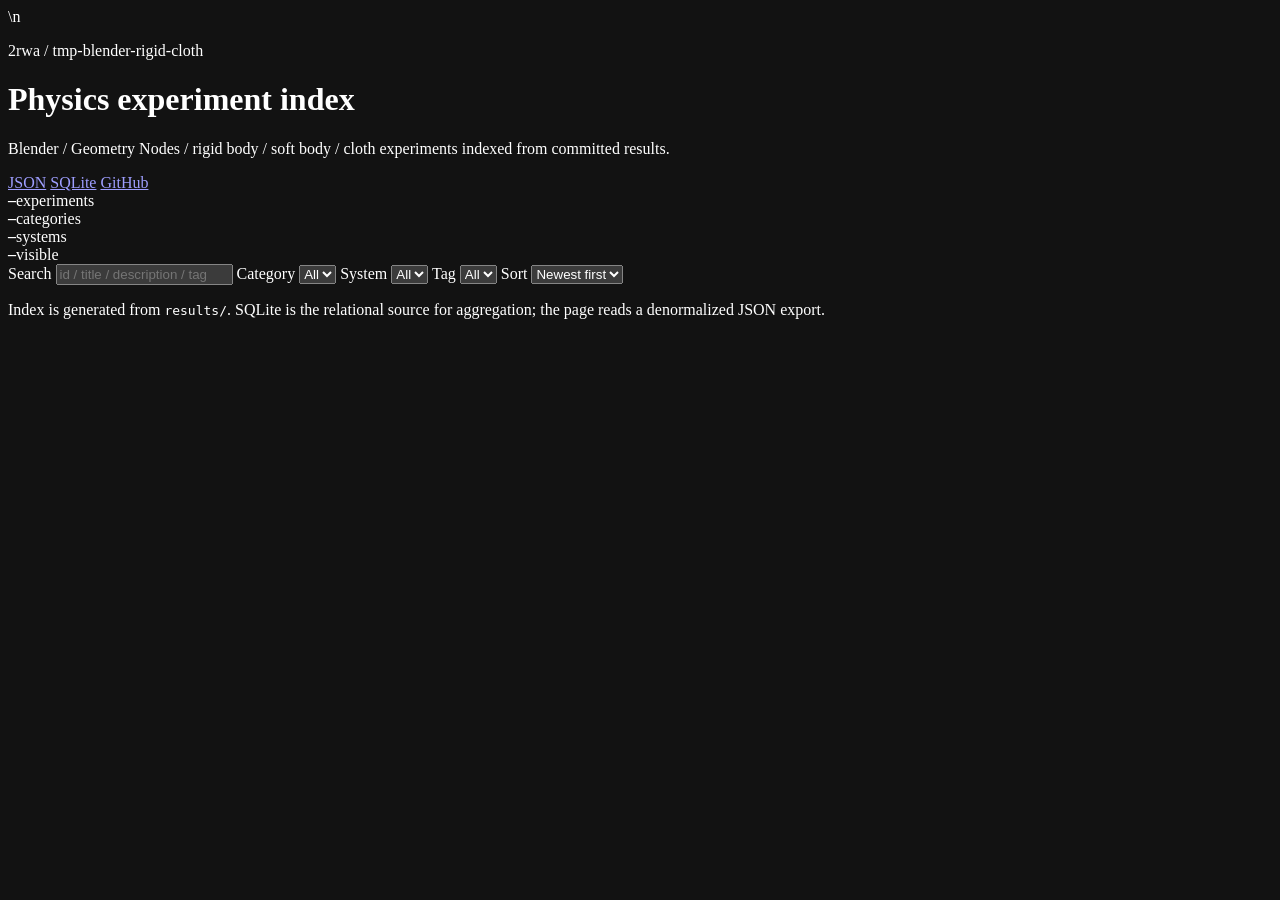
==== commit 7ee5ddbb: "chore: publish Pages gallery [skip ci]" ====
--- a/index.html
+++ b/index.html
@@ -3,7 +3,7 @@
 <head>
   <meta charset="utf-8">
   <meta name="viewport" content="width=device-width,initial-scale=1">
-  <meta name="color-scheme" content="dark">
+  <meta name="color-scheme" content="dark">\n  <meta name="experiment-index-schema" content="1">
   <title>tmp-blender physics lab</title>
   <link rel="stylesheet" href="./style.css">
 </head>
